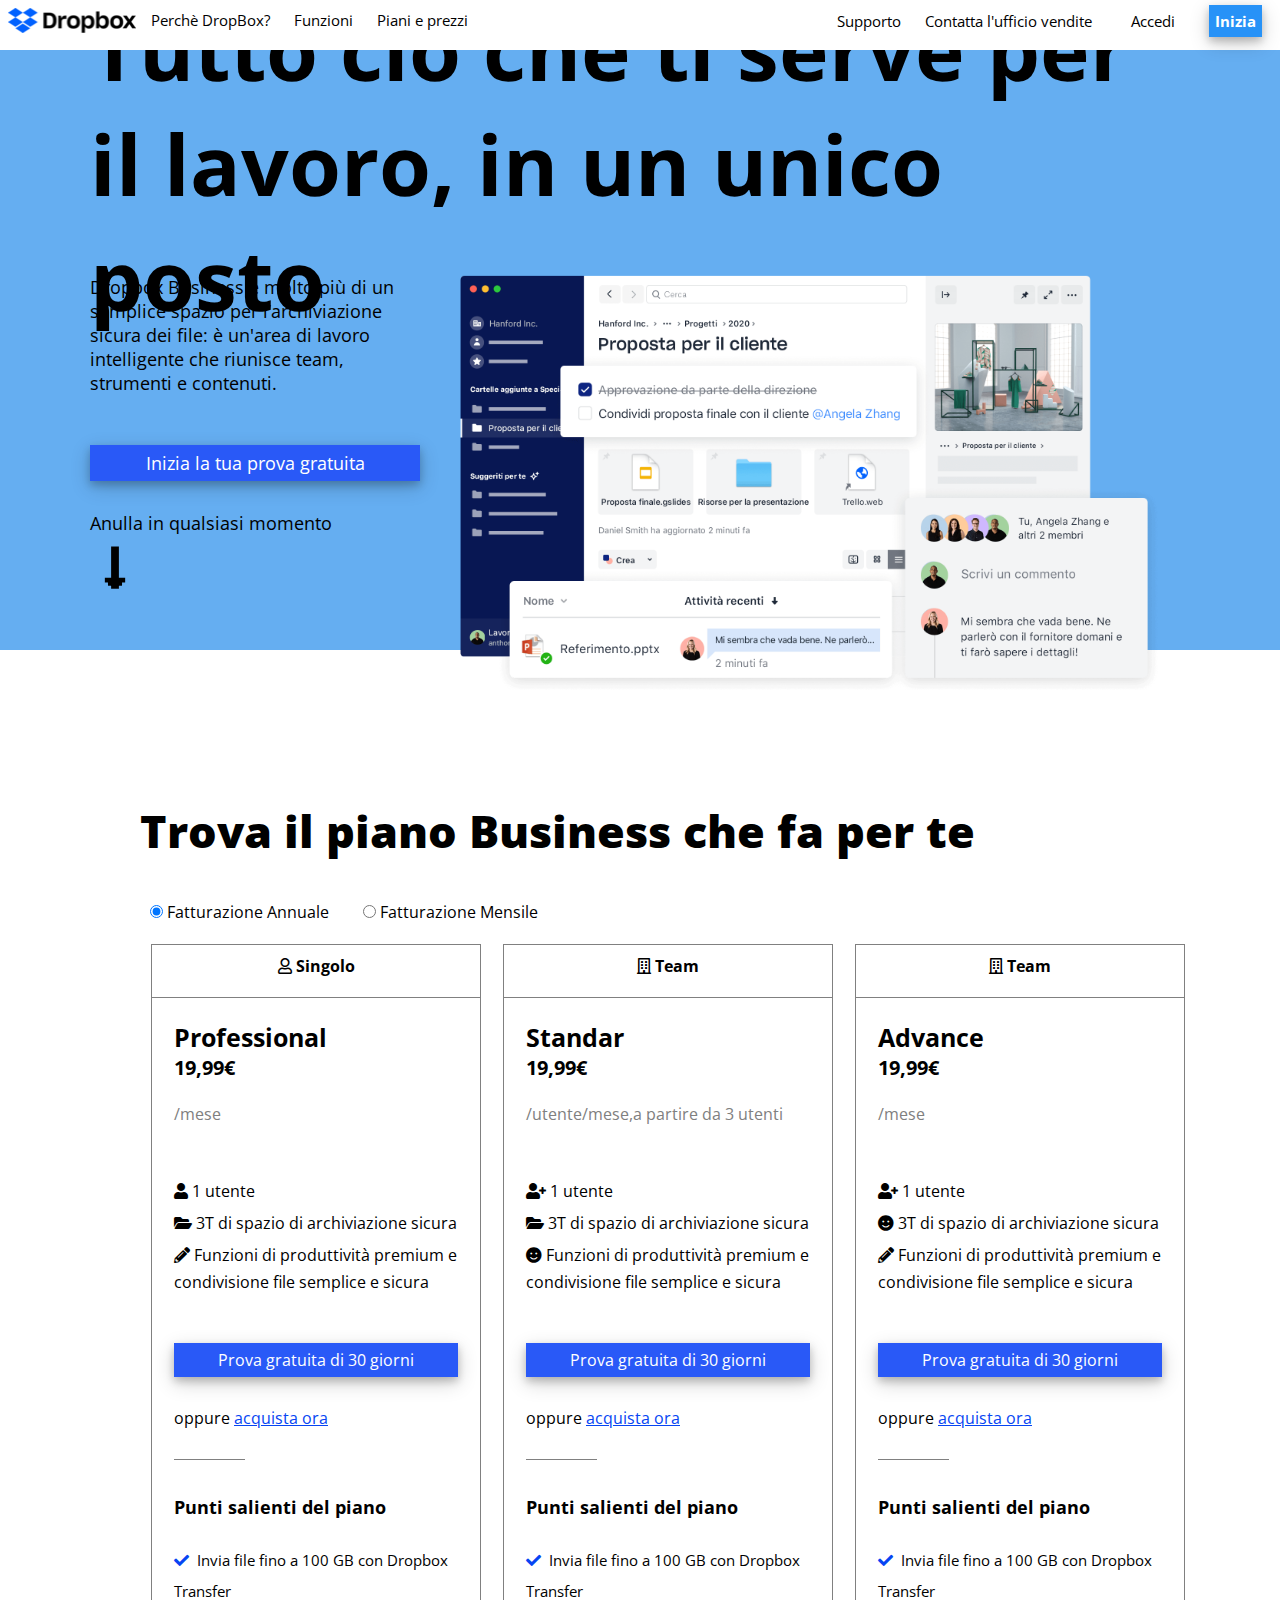
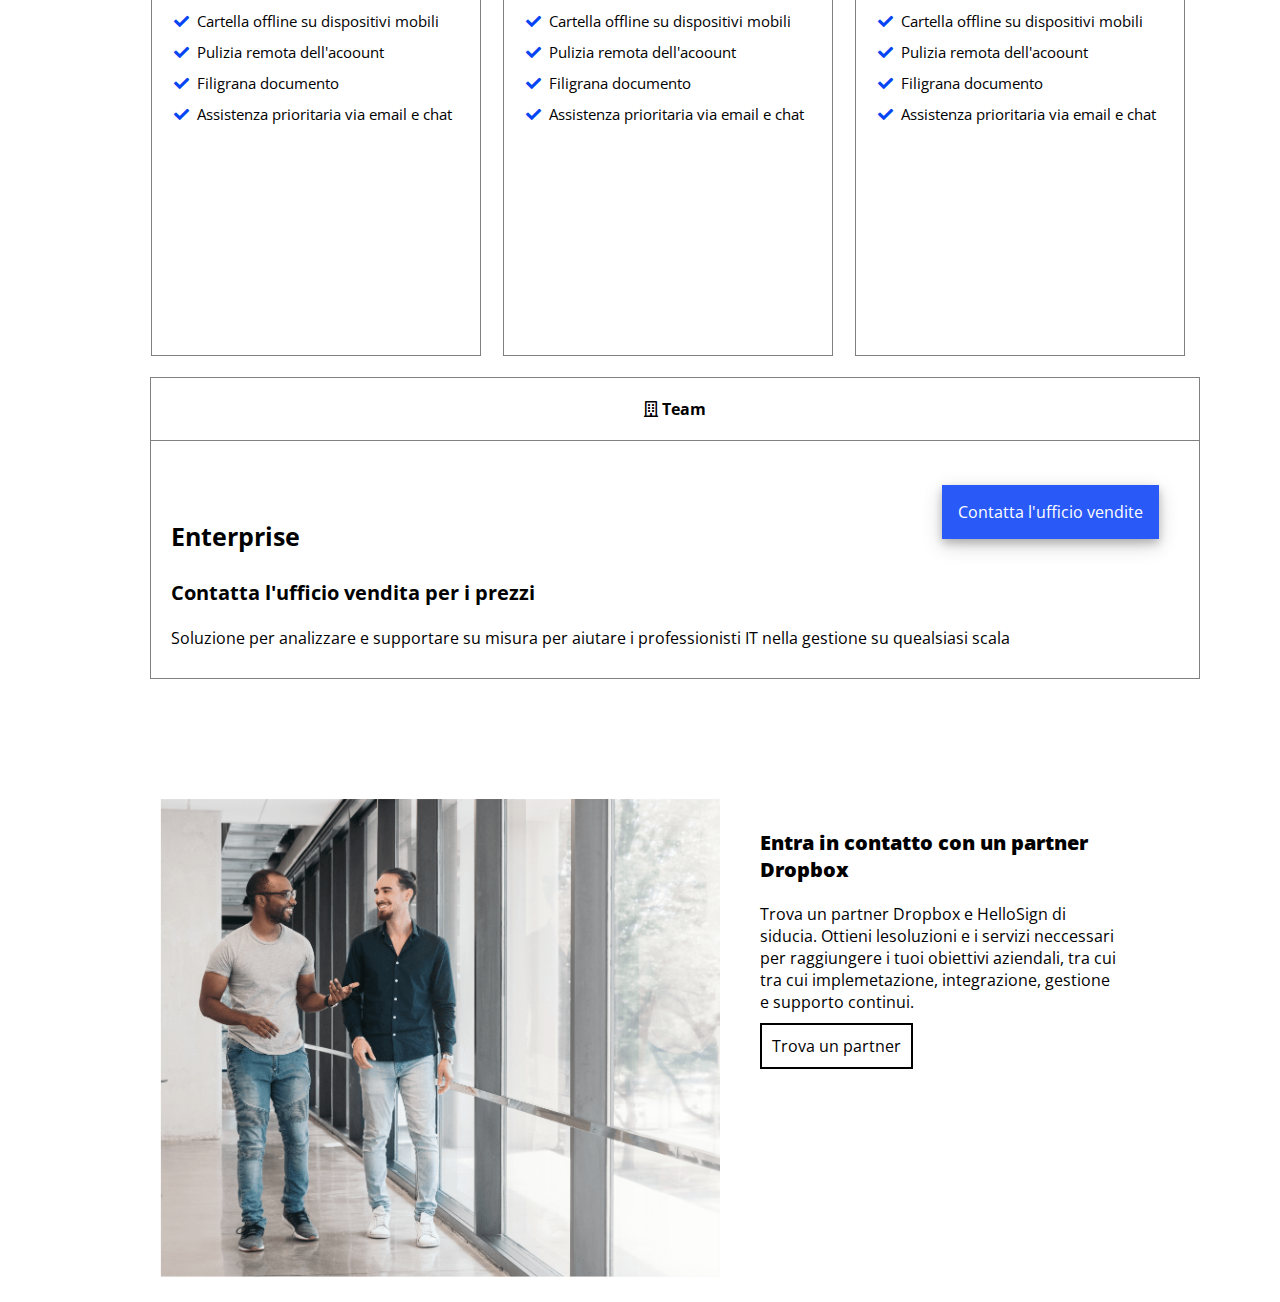
==== index.html @ 7b2470f5 "partner box" ====
<!DOCTYPE html>
<html lang="en">
<head>
    <meta charset="UTF-8">
    <meta http-equiv="X-UA-Compatible" content="IE=edge">
    <meta name="viewport" content="width=device-width, initial-scale=1.0">
    <link rel="preconnect" href="https://fonts.gstatic.com"> 
    <link href="https://fonts.googleapis.com/css2?family=Open+Sans:wght@300&display=swap" rel="stylesheet"> 
    <link rel="preconnect" href="https://fonts.gstatic.com">
    <link href="https://fonts.googleapis.com/css2?family=Open+Sans:wght@400;700;800&display=swap" rel="stylesheet">
    
    <link rel="stylesheet" href="https://cdnjs.cloudflare.com/ajax/libs/font-awesome/5.15.3/css/all.min.css" referrerpolicy="no-referrer" />
    <link rel="stylesheet" href="./css/style.css">
    <title>DropBox</title>
</head>
<body>
<!-- header -->
    <header>  
        
        <div class="top-bar clearfix">
            
            <div class="col-w10">
                <img class="logo" src="./img/logo-small.png" alt="">
            </div>

            <div class="col-w45" >
            <ul class="left-links">
                <li> <a href="">Perchè DropBox?</a></li>
                <li> <a href=""> Funzioni</a></li>
                <li> <a href="">Piani e prezzi</a></li>
                </ul>
            </div>
                
            <div class="col-w45 col-right">
                <ul class="right-links">
                    <li><a href="">Supporto</a></li>
                    <li> <a href="">Contatta l'ufficio vendite</a></li>
                    <li> <a href=""id="accedi"> Accedi</a></li>
                    <li><a href="" class="start">Inizia</a></li>
                </ul>
            </div>
                        
        </div>
            
    </header>

<!-- Main -->
    <main> 
        <section class="fisrt-main-section">
            <div class="main-header">
                <div class="titol">
                    <h1> Tutto ciò che ti serve per il lavoro, in un unico posto</h1>
                </div>
            </div>
            <div class="container-jumbo clearfix">   
                <div class="col-w30 first-text-box">               
                    Dropbox Business è molto più di un semplice spazio per l’archiviazione sicura dei file: è un'area di lavoro intelligente che riunisce team, strumenti e contenuti.
                    <a href="" class="test"> Inizia la tua prova gratuita</a>
                    Anulla in qualsiasi momento <br/>
                    <span id="arrow">&#129047;</span>
                </div>
                <div class="col-w70 jumbo-img">
                    <img src="./img/jumbo.png" class="jumbo" alt="">           
                </div>
            </div> 
        </section>
 <!-- Sezione box in colonna -->

 <div class="container">
     <div class="drop-business">

         <h2>Trova il piano Business che fa per te</h2>
         <section class="input-radio">
            <input type="radio" name="Fatturazione" value="Fatturzione" checked > Fatturazione Annuale 
            <input type="radio" name="Fatturazione" value="Fatturazione" id="radio"> Fatturazione Mensile 
       
         </section>
         
     </div>
<!-- Box delle offerte      -->
    <section class="container-col clearfix">  
       
        <div class="col">     

            <div class="container-infobox"> 
             <!-- specifica destinatario dell'offerta -->

                <div id="user"><i class="far fa-user"></i> Singolo</div>
                <div class="info-offer">
             <!-- tipo di offerta            -->
                    <h4>Professional</h4> <h5>19,99€</h5> <br><span id="month">/mese</span>
                    <div class="info-icon">
                        <ul>
                        <li class="user"> 1 utente</li>
                        <li class="folder"> 3T di spazio di archiviazione sicura</li>
                        <li class="pencil"> Funzioni di produttività premium e condivisione file semplice e sicura</li>
                        </ul>        
                    </div>
                    <a href="" class="test">Prova gratuita di 30 giorni</a> 
                    <p>oppure <a href="" id="buy-it">acquista ora</a></p>
                    <div class="brake-line"></div>
             <!-- gli optional compresi         -->
                    <section class="optional">
                        <h3> Punti salienti del piano</h3>
                        <ul>
                            <li>Invia file fino a 100 GB con Dropbox Transfer</li>
                            <li>Cartella offline su dispositivi mobili</li>
                            <li>Pulizia remota dell'acoount </li>
                            <li>Filigrana documento</li>
                            <li>Assistenza prioritaria via email e chat</li>
                        </ul>
                    </section>                
                </div>                           
            </div>
        
        </div>

         <div class="col">
            <div class="container-infobox"> 
                <!-- specifica destinatario dell'offerta -->
   
                   <div id="user"><i class="far fa-building"></i> Team</div>
                   <div class="info-offer">
                <!-- tipo di offerta            -->
                       <h4>Standar</h4> <h5>19,99€</h5> <br><span id="month">/utente/mese,a partire da 3 utenti</span>
                       <div class="info-icon">
                           <ul>
                           <li class="team"> 1 utente</li>
                           <li class="folder"> 3T di spazio di archiviazione sicura</li>
                           <li class="smile"> Funzioni di produttività premium e condivisione file semplice e sicura</li>
                           </ul>        
                       </div>
                       <a href="" class="test">Prova gratuita di 30 giorni</a> 
                       <p>oppure <a href="" id="buy-it">acquista ora</a></p>
                       <div class="brake-line"></div>
                <!-- gli optional compresi         -->
                       <section class="optional">
                           <h3> Punti salienti del piano</h3>
                           <ul>
                               <li>Invia file fino a 100 GB con Dropbox Transfer</li>
                               <li>Cartella offline su dispositivi mobili</li>
                               <li>Pulizia remota dell'acoount </li>
                               <li>Filigrana documento</li>
                               <li>Assistenza prioritaria via email e chat</li>
                           </ul>
                       </section>                
                   </div>                           
               </div>

         </div>
         <div class="col">
            <div class="container-infobox"> 
                <!-- specifica destinatario dell'offerta -->
   
                   <div id="user"><i class="far fa-building"></i> Team</div>
                   <div class="info-offer">
                <!-- tipo di offerta            -->
                       <h4>Advance</h4> <h5>19,99€</h5> <br><span id="month">/mese</span>
                       <div class="info-icon">
                           <ul>
                           <li class="team"> 1 utente</li>
                           <li class="smile"> 3T di spazio di archiviazione sicura</li>
                           <li class="pencil"> Funzioni di produttività premium e condivisione file semplice e sicura</li>
                           </ul>        
                       </div>
                       <a href="" class="test">Prova gratuita di 30 giorni</a> 
                       <p>oppure <a href="" id="buy-it">acquista ora</a></p>
                       <div class="brake-line"></div>
                <!-- gli optional compresi         -->
                       <section class="optional">
                           <h3> Punti salienti del piano</h3>
                           <ul>
                               <li>Invia file fino a 100 GB con Dropbox Transfer</li>
                               <li>Cartella offline su dispositivi mobili</li>
                               <li>Pulizia remota dell'acoount </li>
                               <li>Filigrana documento</li>
                               <li>Assistenza prioritaria via email e chat</li>
                           </ul>
                       </section>                
                   </div>                           
            </div>
        </div>
    </section> 
    
    <div class="orizz-box">

        <div class="orizz-col">
            <div class="container-orizzbox">               
                <div id="user"> <i class="far fa-building"></i> Team</div>
                <div class="info-offer"></div>
                <a href="" class="test test-orizzbox">Contatta l'ufficio vendite</a> 
                <section class="offer-orizzbox ">
                    <h4>Enterprise</h4> <h5> Contatta l'ufficio vendita per i prezzi</h5>  
                    <p>Soluzione per analizzare e supportare su misura per aiutare i professionisti IT nella gestione su quealsiasi scala</p>
                </section>
            </div>
        </div>   
    </div>
 </div>

<!-- sezione immagine con testo -->

<div class="partner-box clearfix">
    
    <div class="col-40">
        <h2 id="partner">Entra in contatto con un partner Dropbox</h2>
        <p>Trova un partner Dropbox e HelloSign di siducia. Ottieni lesoluzioni e i servizi neccessari per raggiungere i tuoi obiettivi aziendali, tra cui 
            tra cui implemetazione, integrazione, gestione e supporto continui.
        </p> <br>
        <a href="" class="partner-buttom">Trova un partner</a>
    </div>
    <div class="col-60">
        <img class="img-partner" src="./img/partner.png" alt="">
    </div>

</div>















    </main>
    
</body>
</html>
---- css/style.css ----
*{
    margin: 0;
    padding: 0;
    box-sizing: border-box;
    
}
body{
    font-family: 'Open Sans', sans-serif;
    max-width: 100%;
}

.clearfix::after{
    content: "";
    display: table;
    clear: both;
}
header{
   margin: 0 auto;
}



/* Top bar */

.top-bar{
 height: 50px;
 width: 100%;
 margin: 0 auto;
 background-color: white;
 position: fixed;
 z-index: 1;
}

.col-w10,.col-w45{
  float: left;
}

.col-w10{
    width: 10%;
   
}

.col-w45{
    width: 43%;
    margin: 0 1%;
    margin-top: 10px;
}
.logo{
    margin-top: 8px;
    margin-left: 8px;
    width: 100%;
    vertical-align: baseline;
}


li{
    display: inline-block;
}

.left-links a, 
.right-links a{
    padding: 5px;
    margin-left: 5px;
    margin-right: 5px;
}
.col-right{
    text-align: right;
}

.left-links, li a{
    text-decoration: none;
    font-size: 15px;
    color: black;
    font-weight: 400;
}

#accedi{
    margin-left: 20px;
    margin-right: 20px;
}

.start{
    border: 1px solid rgb(39, 146, 247);
    padding:5px;
    background-color: rgb(39, 146, 247);
    color: white;
    font-weight: bolder;
    box-shadow: 0 4px 8px 0 rgba(0, 0, 0, 0.2), 0 6px 20px 0 rgba(0, 0, 0, 0.19);
}

/* Main */
.fisrt-main-section{
    height: 650px;
    background-color:rgb(101, 174, 241);
    margin: 0 auto;
    position: relative;
    left: 0;
    top: 0;
}


.titol{
 font-size: 42px;
 font-weight: 800;
 position: absolute;
 top: 25%;
 left: 50%;
 transform: translate(-50%, -50%);
 width: 1100px;
}
.container-jumbo{
    max-width: 1100px;
    margin: 0 auto;
}

.col-w30, .col-w70{
    float: left;
    margin-top: 25%;    
}

.col-w30{
    width: 30%;  
}

.col-w70{
    width: 67%;
    margin: 0 1%;
    margin-top: 25%;
}
.first-text-box{  
    font-size: 18px;
}

.test{
    display: block;
    border: 1px solid rgb(41, 89, 247);
    background-color:rgb(41, 89, 247);
    color: white;
    text-decoration: none;
    text-align: center;
    padding: 5px;
    margin-top: 50px;
    margin-bottom: 30px;
    box-shadow: 0 4px 8px 0 rgba(0, 0, 0, 0.2), 0 6px 20px 0 rgba(0, 0, 0, 0.19);
}


img{
    max-width: 100%;
}

#arrow{
    font-size: 50px;
    font-weight: 900;
}

  /* Sezione box incolonnati  */

 .container{
    max-width: 1000px;
    margin: 0 auto;
    margin-top: 150px;
} 
.drop-business{
    text-align: justify;
}
h2{
    font-size: 45px;
    font-weight: 800;
}

.input-radio{
    margin-top: 30px;
    padding: 10px;
}

#radio{
    margin-left: 30px;
}

/* Box delle offerte */

.container-col{
    width: 1100px;
}

.col{  
    float: left;
    width: 30%;   
    margin: 1% 1%;
    border: 1px solid grey;
}

#user{
    /* margin-left: 40%; */
    vertical-align: middle; 
    text-align: center;
    font-weight: bolder;  
}

.container-infobox{
    margin-top: 10px;
    height: 1000px;

}

.info-offer{   
    margin-top: 20px;
    border-top: 1px solid grey; 
    padding: 22px;  
}

h4{
    font-size: 25px;
}

h5{
    font-size: 20px;
} 
 #month{
     color: grey;
 }

 .info-icon{
     margin-top: 50px;
    
 }

.info-icon ul li:before {    
    font-family: 'Font Awesome 5 Free';
    font-weight: 900;
    line-height:2 ;
} 

.info-icon ul li.folder:before{
    content: "\f07c";
}

.info-icon ul li.user:before{
    content: "\f007";
}


.info-icon ul li.pencil:before{
    content: "\f303";
}

#buy-it{
    color: rgb(6, 69, 243);
}
.brake-line{
    margin-top: 30px;
    border-top: 1px solid grey;
    width: 25%;
}
.optional{
    margin-top: 30px;
    line-height:2;
    font-size: 15px;
}
.optional ul li:before{
    font-family: 'Font Awesome 5 Free';
    font-weight: 900;
    content: "\f00c";
    margin-right: 8px;
    color: rgb(6, 69, 243);  
}

h3{
    font-weight:700;
    margin-bottom: 20px;
}

/* box standar */

.info-icon ul li.team:before{
    content: "\f234";
}

.info-icon ul li.smile:before{
    content: "\f118";
}
.orizz-box{
width: 1050px;
margin: 1% 1%;
}

.orizz-col{
    width: 100%;
    border: 1px solid grey;
}

.container-orizzbox{
  margin-top: 20px;
}
.offer-orizzbox{
    padding: 20px;
    line-height: 2.5;
}
.orizzontal-bluebox{
    height: 20px;
    width: 200px;
    
}

.test-orizzbox{
    float: right;
    margin-right: 40px;
    margin-top: 0;
    padding: 15px;
}

/* sezione immagine con testo */
.partner-box{
    max-width: 1000px;
    margin: 0 auto;
    margin-top: 100px;
}

.col-60{
    float: left;
    width: 60%;
    padding: 20px;
}
.col-40{
    float: right;
    width: 40%;
    padding: 20px;
}


#partner{
    font-size: 20px;
    margin-top: 30px;
    margin-bottom: 20px;
}
.img-partner{
    width: 100%;
}

.partner-buttom{
    margin-top: 20px;
    border: 2px solid black;
    padding: 10px;
    text-decoration: none;
    color: black;
}
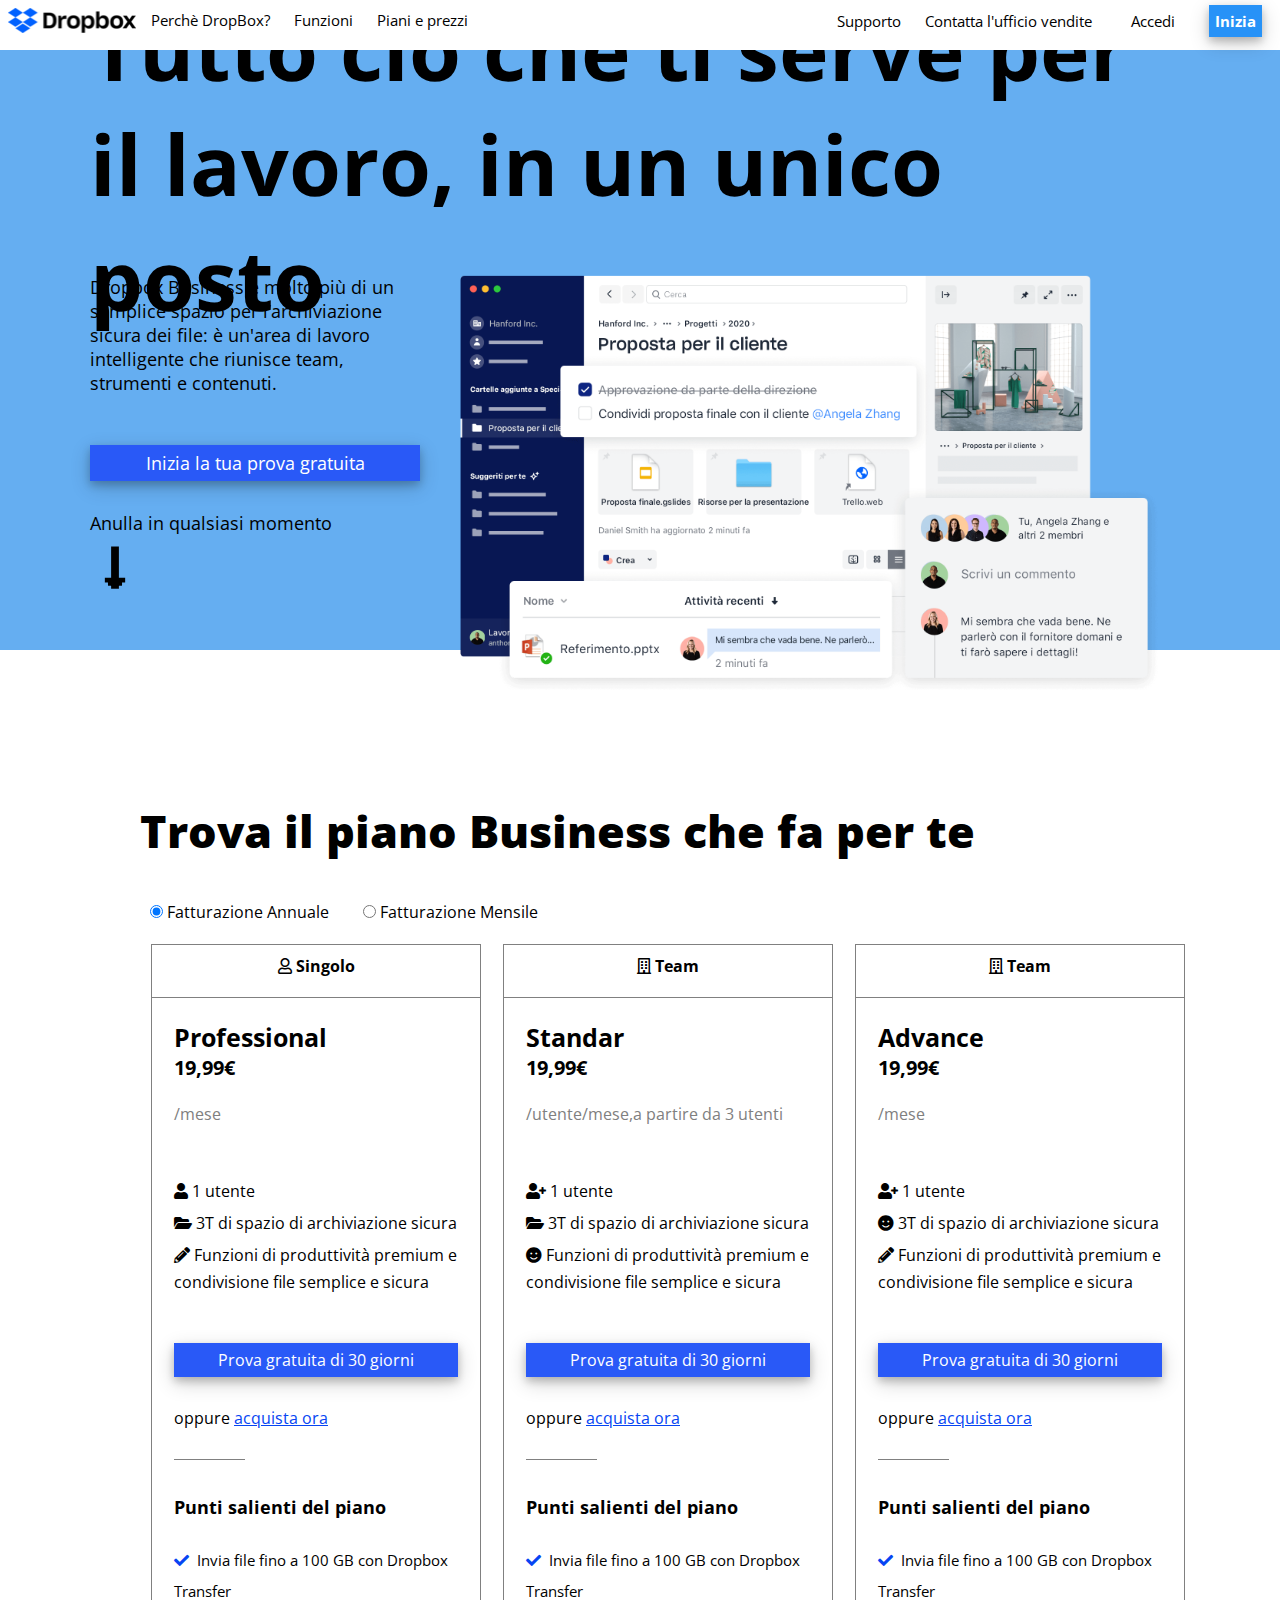
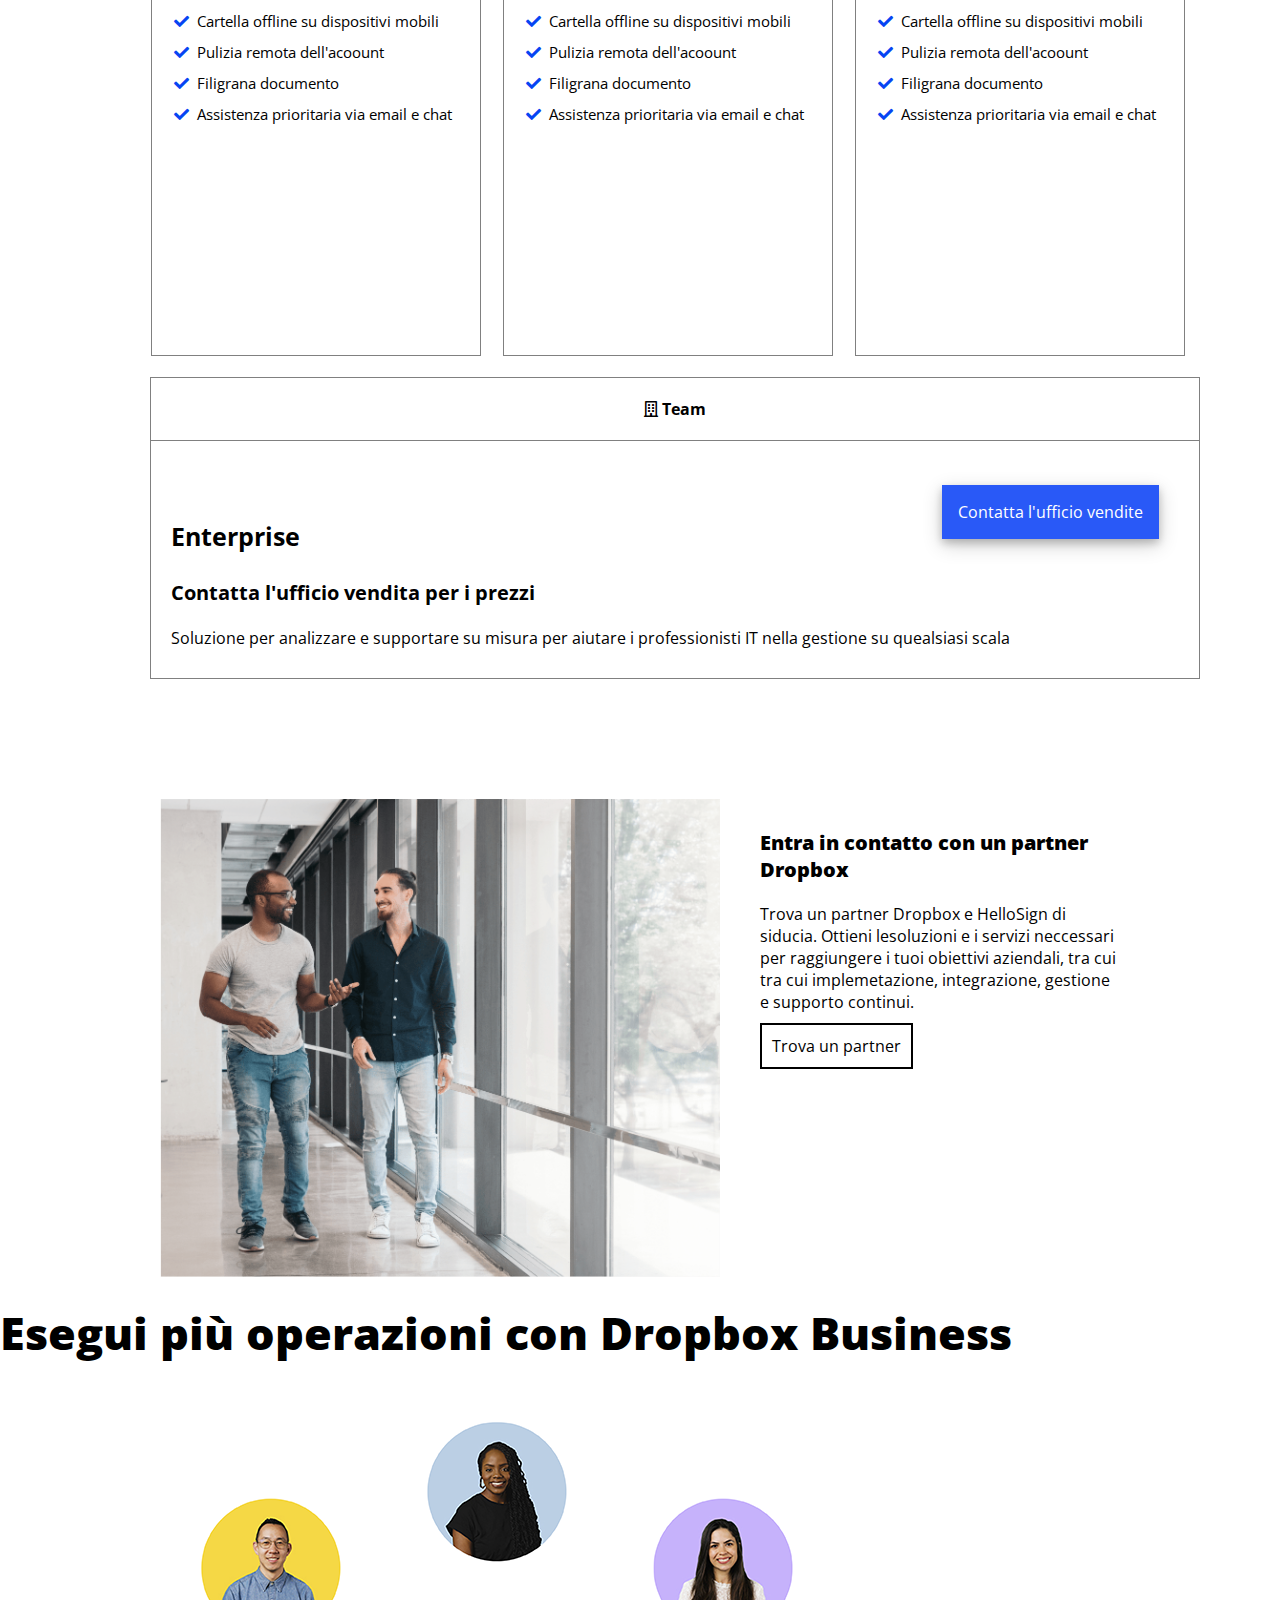
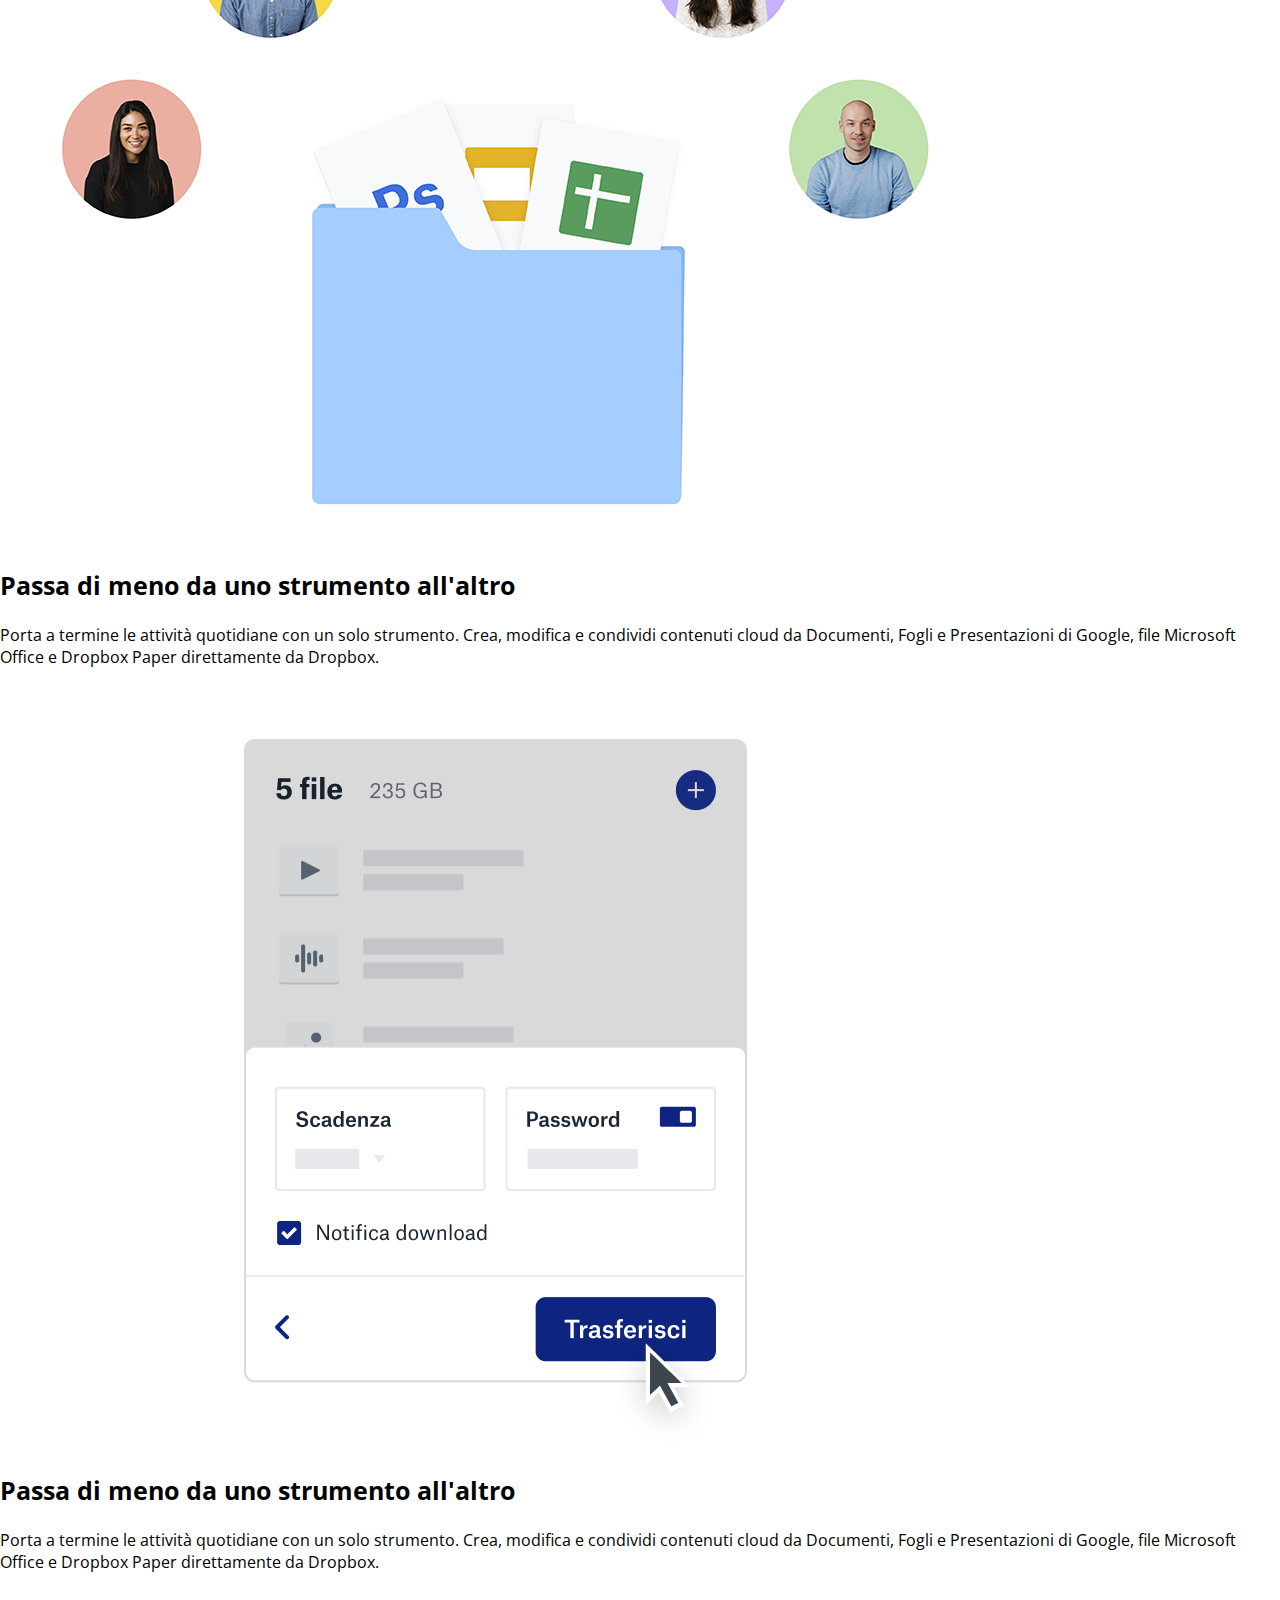
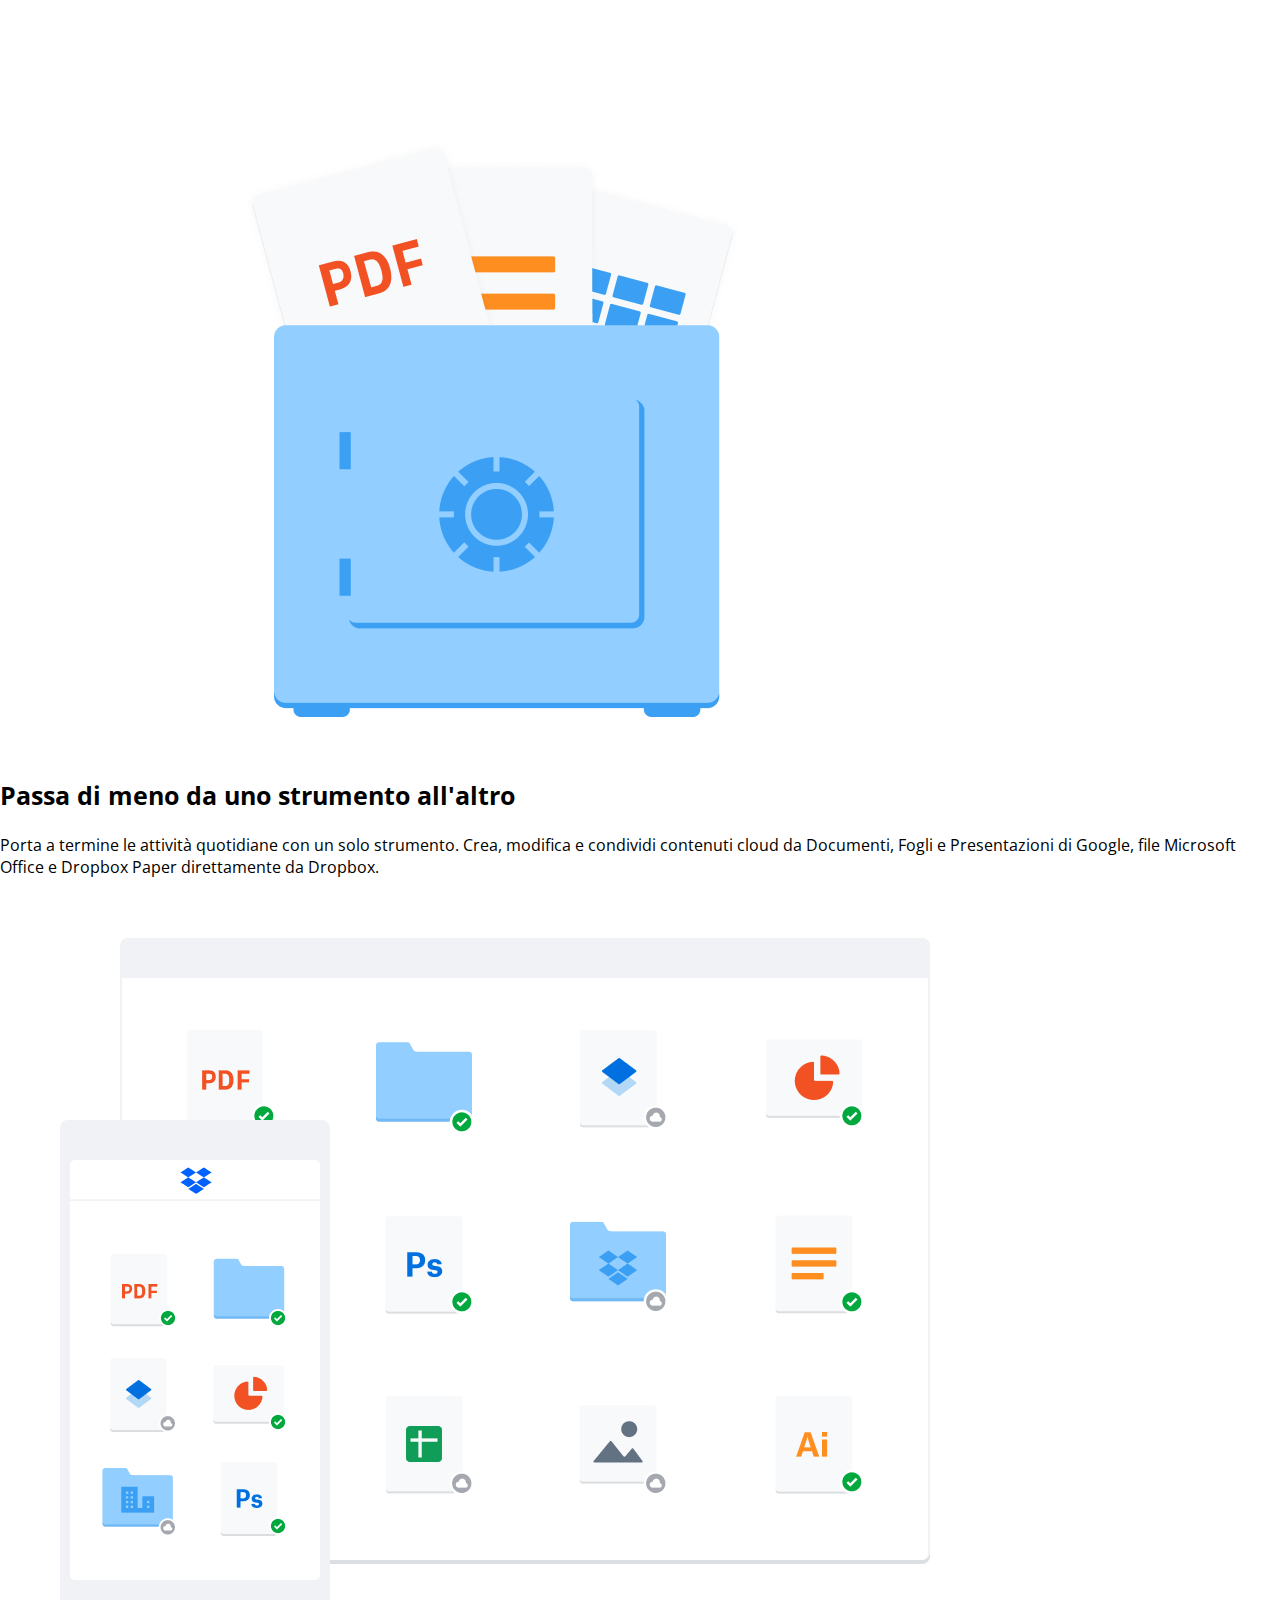
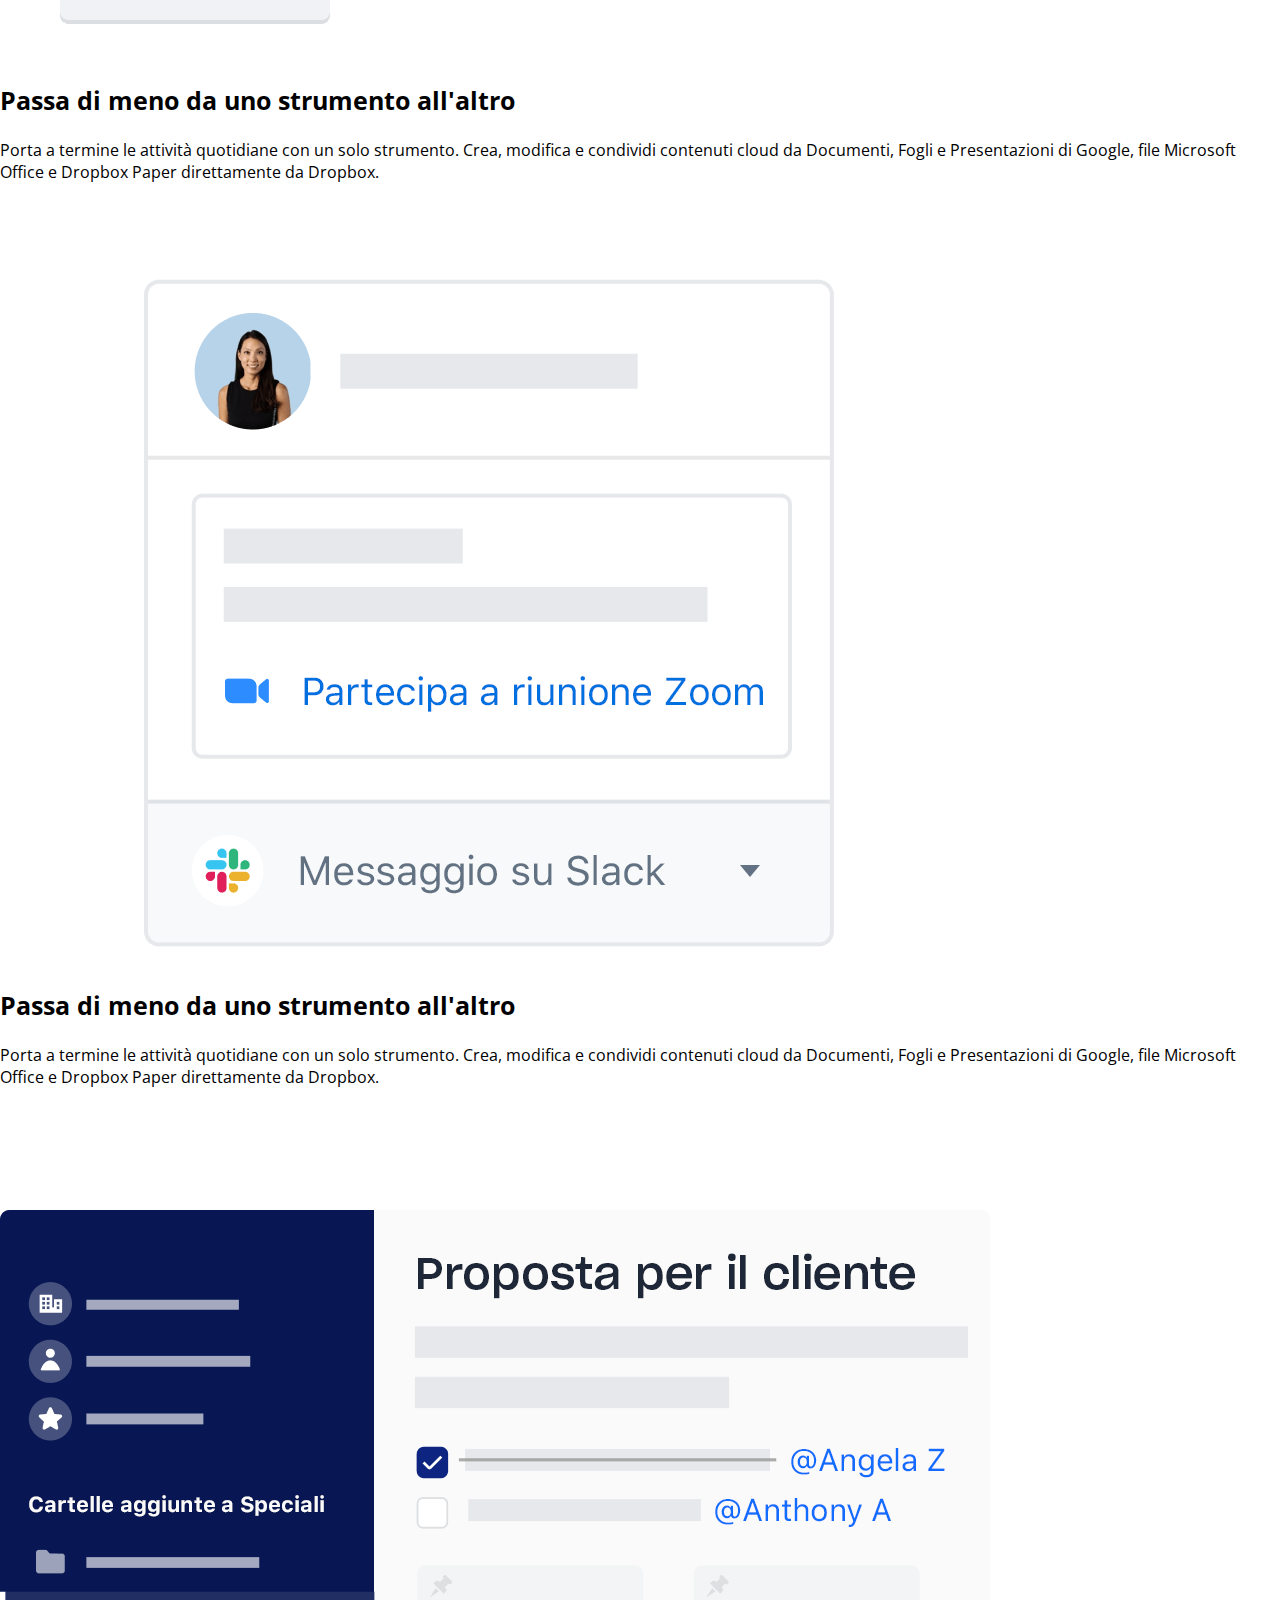
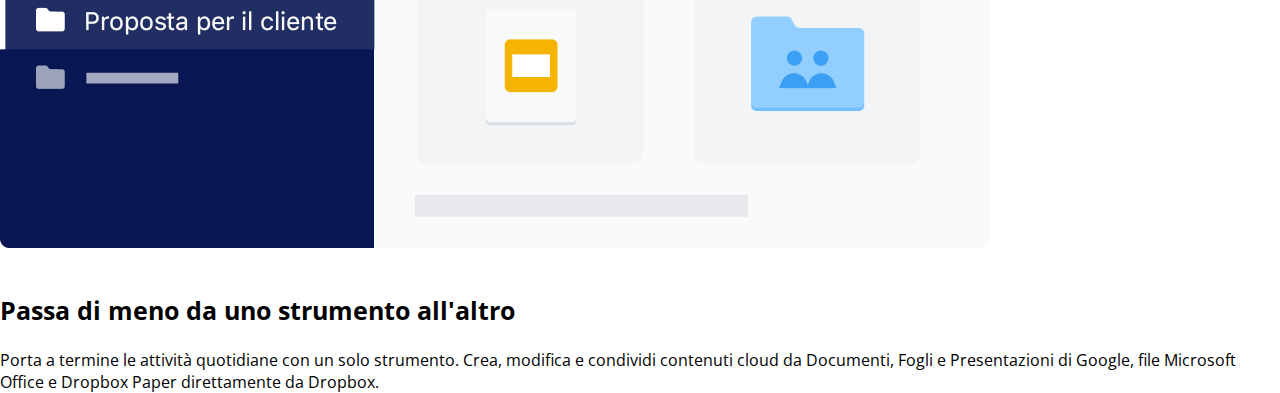
==== commit eaa9eb83: "Sezione operazioni Dropbox" ====
--- a/index.html
+++ b/index.html
@@ -11,7 +11,7 @@
     
     <link rel="stylesheet" href="https://cdnjs.cloudflare.com/ajax/libs/font-awesome/5.15.3/css/all.min.css" referrerpolicy="no-referrer" />
     <link rel="stylesheet" href="./css/style.css">
-    <title>DropBox</title>
+    <title>Dropbox</title>
 </head>
 <body>
 <!-- header -->
@@ -215,21 +215,83 @@
 
 </div>
 
-
-
-
-
-
-
-
-
-
-
-
-
-
-
-    </main>
+<!-- Sezione operazioni Dropbox -->
+
+<div class="box-operations">
+    
+    <h2 id="operation-title">Esegui più operazioni con Dropbox Business</h2>
+
+    <div class="row-operation clearfix">
+        <div class="col-operation"> 
+            <img src="./img/business-feature-switching-tools.png" alt="">
+            <section>
+                <h4>Passa di meno da uno strumento all'altro</h4>
+                <br>
+                <p>Porta a termine le attività quotidiane con un solo strumento. Crea, modifica e condividi contenuti cloud da Documenti, Fogli e Presentazioni di Google, file Microsoft Office e Dropbox Paper direttamente da Dropbox.</p>
+            </section>
+        
+        </div>
+        <div class="col-operation">
+            <img src="./img/business-feature-send-files-it.png" alt="">
+            <section>
+                <h4>Passa di meno da uno strumento all'altro</h4>
+                <br>
+                <p>Porta a termine le attività quotidiane con un solo strumento. Crea, modifica e condividi contenuti cloud da Documenti, Fogli e Presentazioni di Google, file Microsoft Office e Dropbox Paper direttamente da Dropbox.</p>
+            </section>
+
+        </div>
+        <div class="col-operation">
+            <img src="./img/business-feature-security.png" alt="">
+            <section>
+                <h4>Passa di meno da uno strumento all'altro</h4>
+                <br>
+                <p>Porta a termine le attività quotidiane con un solo strumento. Crea, modifica e condividi contenuti cloud da Documenti, Fogli e Presentazioni di Google, file Microsoft Office e Dropbox Paper direttamente da Dropbox.</p>
+            </section>
+        </div>
+    </div>
+
+    <div class="row-operation clearfix">
+        <div class="col-operation"> 
+            <img src="./img/business-feature-multi-device.png" alt="">
+            <section>
+                <h4>Passa di meno da uno strumento all'altro</h4>
+                <br>
+                <p>Porta a termine le attività quotidiane con un solo strumento. Crea, modifica e condividi contenuti cloud da Documenti, Fogli e Presentazioni di Google, file Microsoft Office e Dropbox Paper direttamente da Dropbox.</p>
+            </section>
+        
+        </div>
+        <div class="col-operation">
+            <img src="./img/business-feature-integrations-it.png" alt="">
+            <section>
+                <h4>Passa di meno da uno strumento all'altro</h4>
+                <br>
+                <p>Porta a termine le attività quotidiane con un solo strumento. Crea, modifica e condividi contenuti cloud da Documenti, Fogli e Presentazioni di Google, file Microsoft Office e Dropbox Paper direttamente da Dropbox.</p>
+            </section>
+
+        </div>
+        <div class="col-operation">
+            <img src="./img/business-feature-coordinate-it.png" alt="">
+            <section>
+                <h4>Passa di meno da uno strumento all'altro</h4>
+                <br>
+                <p>Porta a termine le attività quotidiane con un solo strumento. Crea, modifica e condividi contenuti cloud da Documenti, Fogli e Presentazioni di Google, file Microsoft Office e Dropbox Paper direttamente da Dropbox.</p>
+            </section>
+        </div>
+    </div>
+</div>
+
+
+
+
+
+
+
+
+
+
+
+
+</main>
     
 </body>
 </html>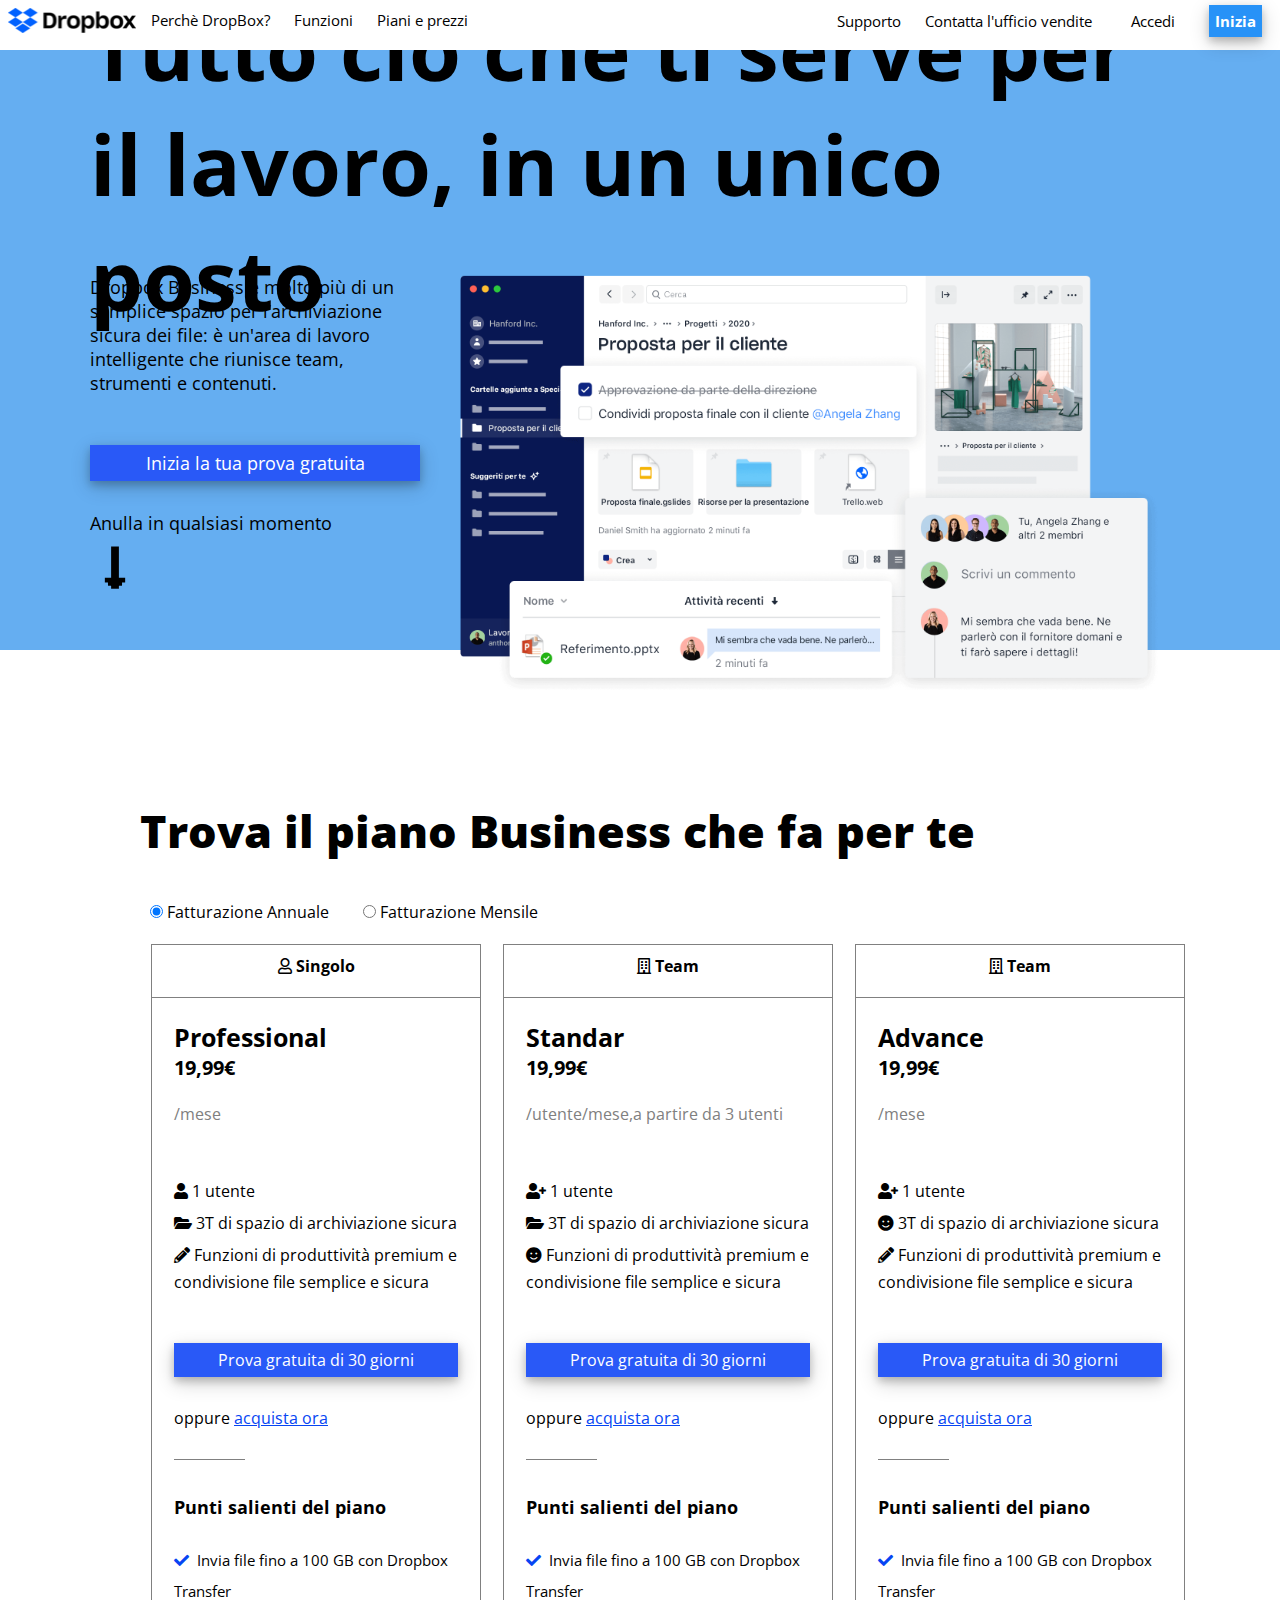
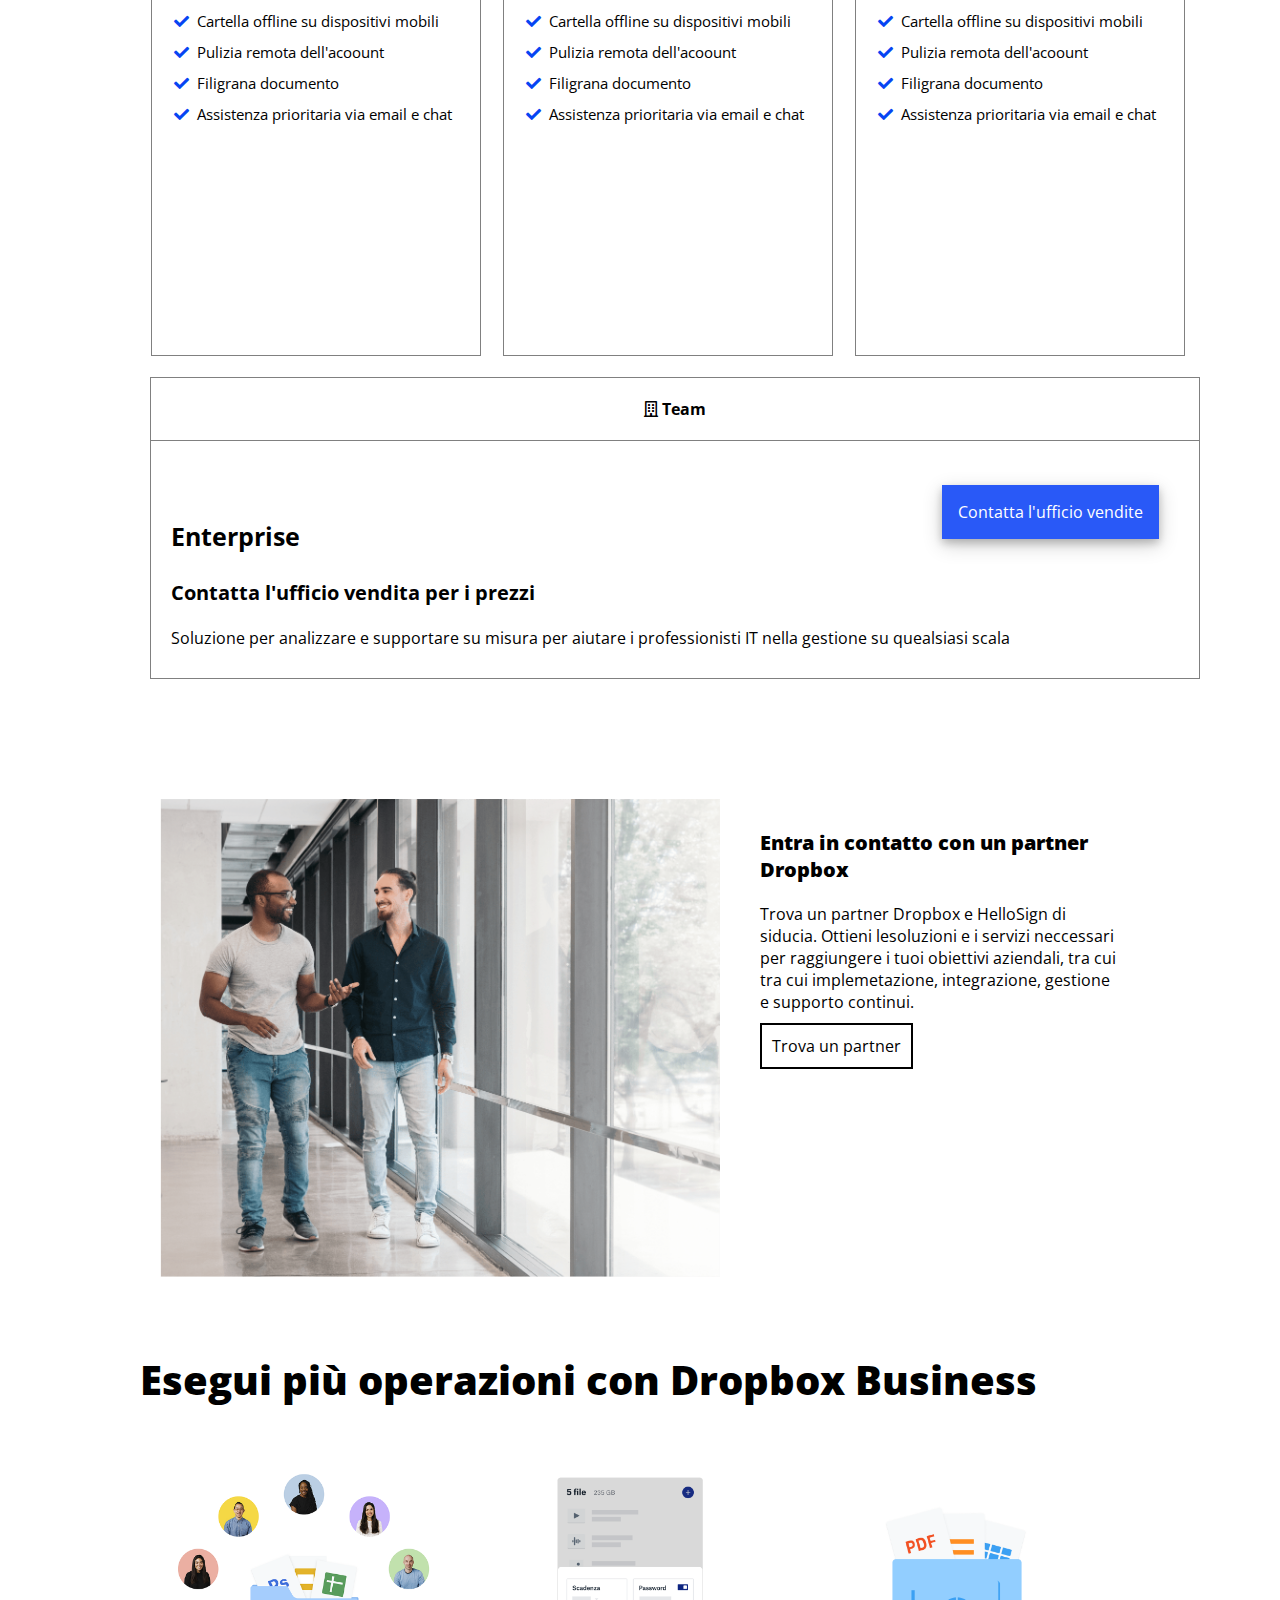
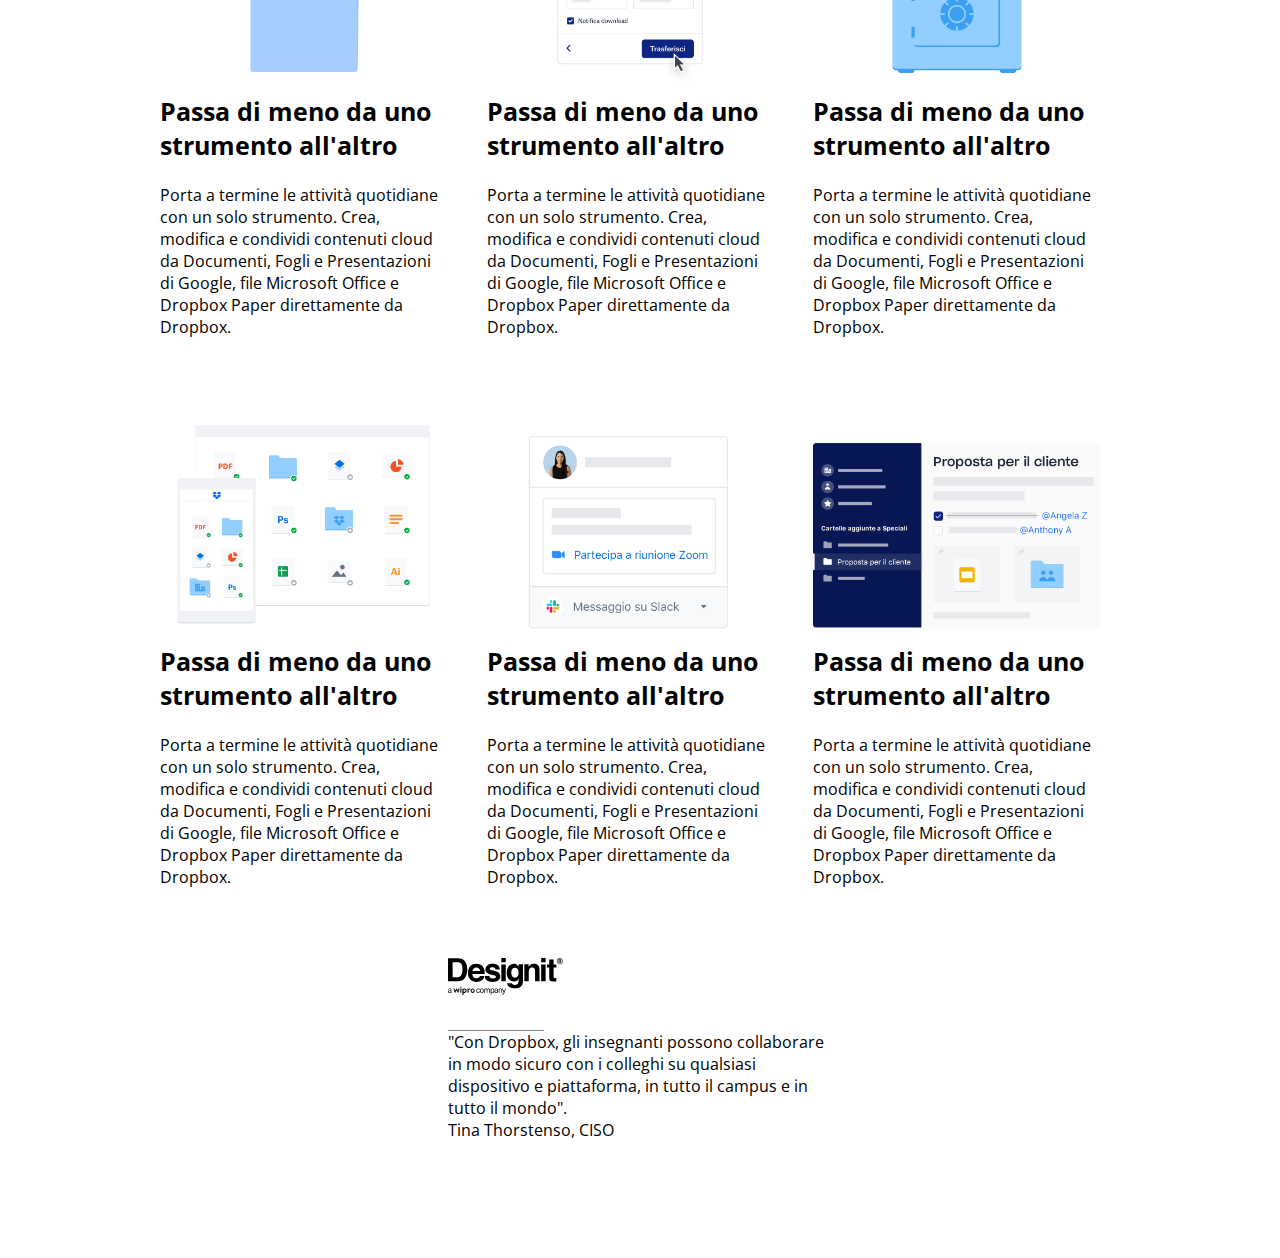
==== commit c769016e: "customers section" ====
--- a/index.html
+++ b/index.html
@@ -280,6 +280,18 @@
     </div>
 </div>
 
+<!-- sezione clienti -->
+
+<div class="customers">
+    <div class="arizona-text">
+        <nav> <img id="designit" src="./img/designit.svg" alt=""></nav>
+        <div class="brake-line"></div>
+        <p id="arizona-p">"Con Dropbox, gli insegnanti possono collaborare in modo sicuro con i colleghi su qualsiasi dispositivo e piattaforma, in tutto il campus e in tutto il mondo".
+            <br>
+            Tina Thorstenso, CISO 
+        </p>
+    </div>
+</div>
 
 
 
--- a/css/style.css
+++ b/css/style.css
@@ -344,4 +344,46 @@
     padding: 10px;
     text-decoration: none;
     color: black;
+}
+
+.box-operations{
+    max-width: 1000px;
+    margin: 0 auto;
+    margin-top: 50px;
+    margin-bottom: 50px;
+}
+.row-operation{
+ margin-top:30px ;
+}
+.col-operation{
+    float: left;
+    width: calc(98%/3);
+    padding: 2%;
+}
+
+#operation-title{
+    font-size:40px;
+}
+
+img{
+    width: 100%;
+}
+
+/* sezione clienti */
+
+.customers{
+    width: 100%;
+    height: 300px;
+    margin: 0 auto;
+}
+#designit{
+    width: 30%;
+}
+#arizona-p{
+    margin-bottom: 20px;
+}
+.arizona-text{
+    margin-top: 30px;
+    width: 30%;
+    margin: 0 auto;
 }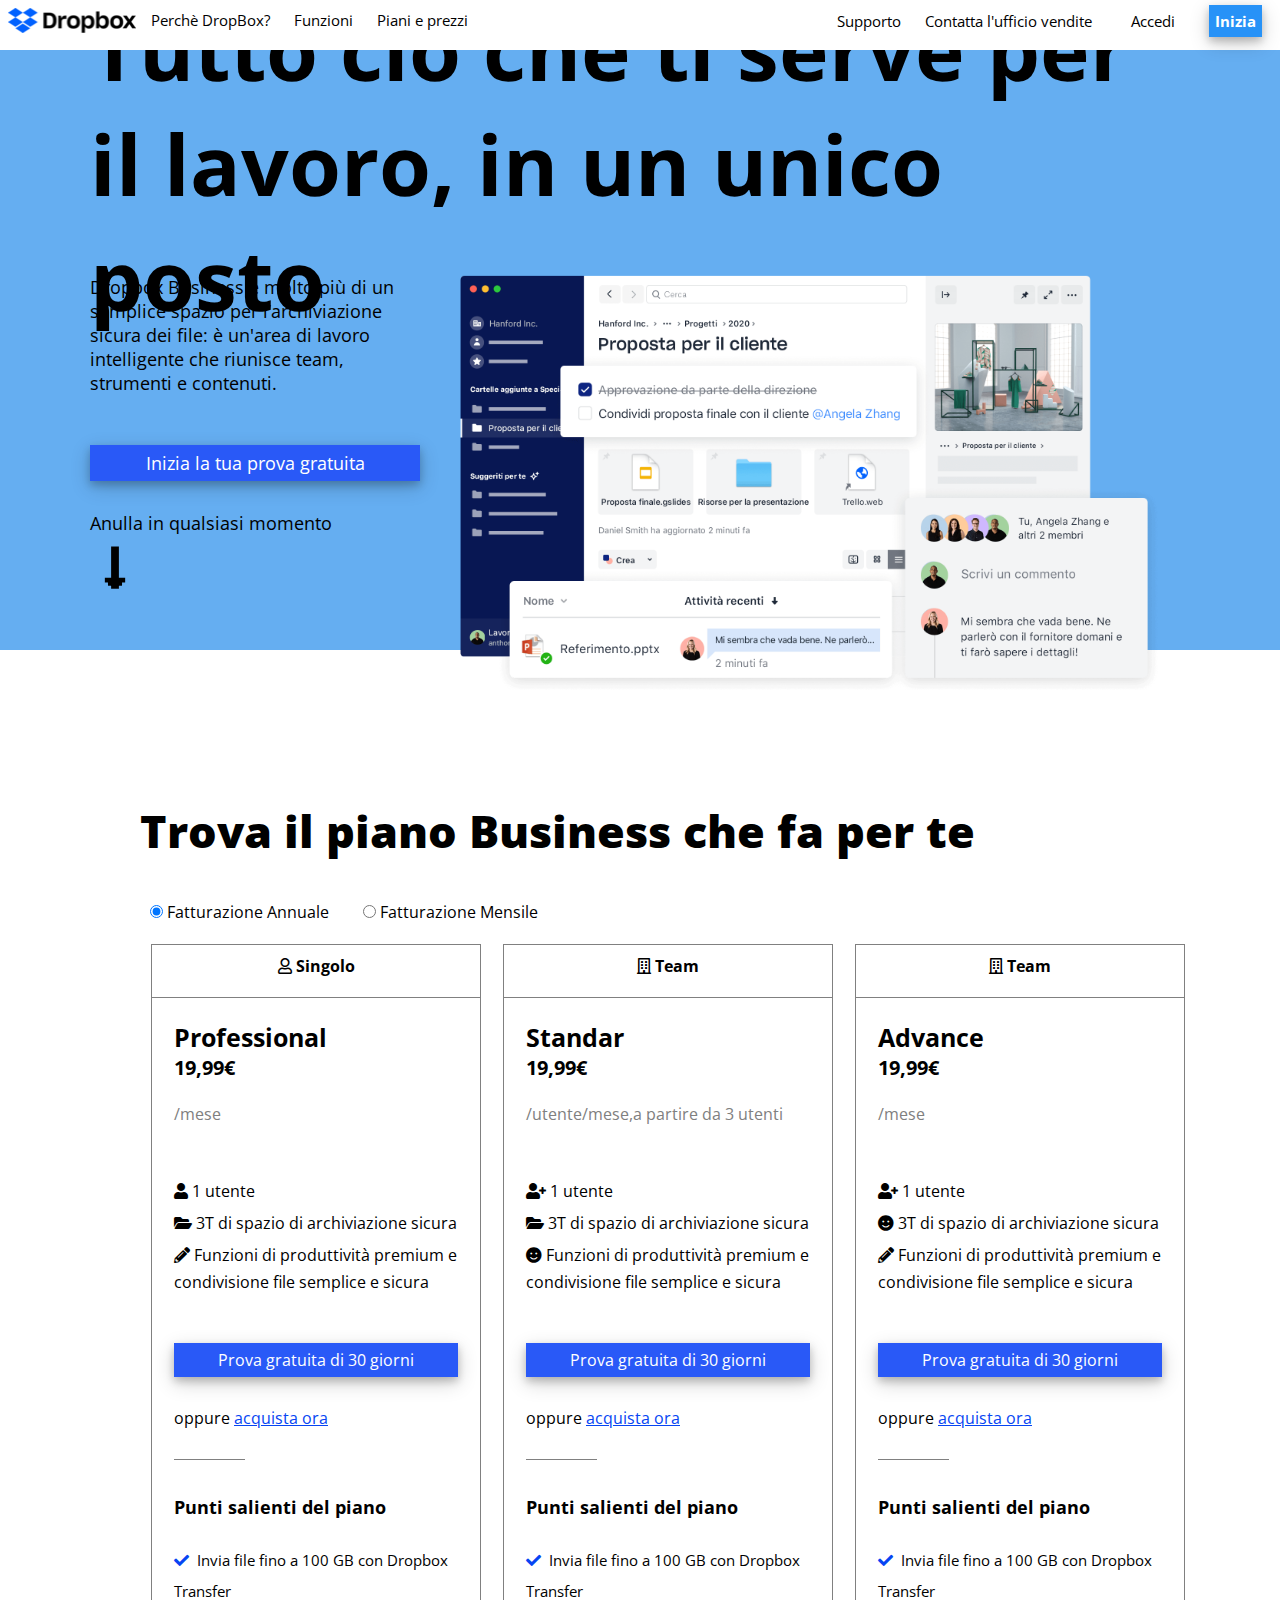
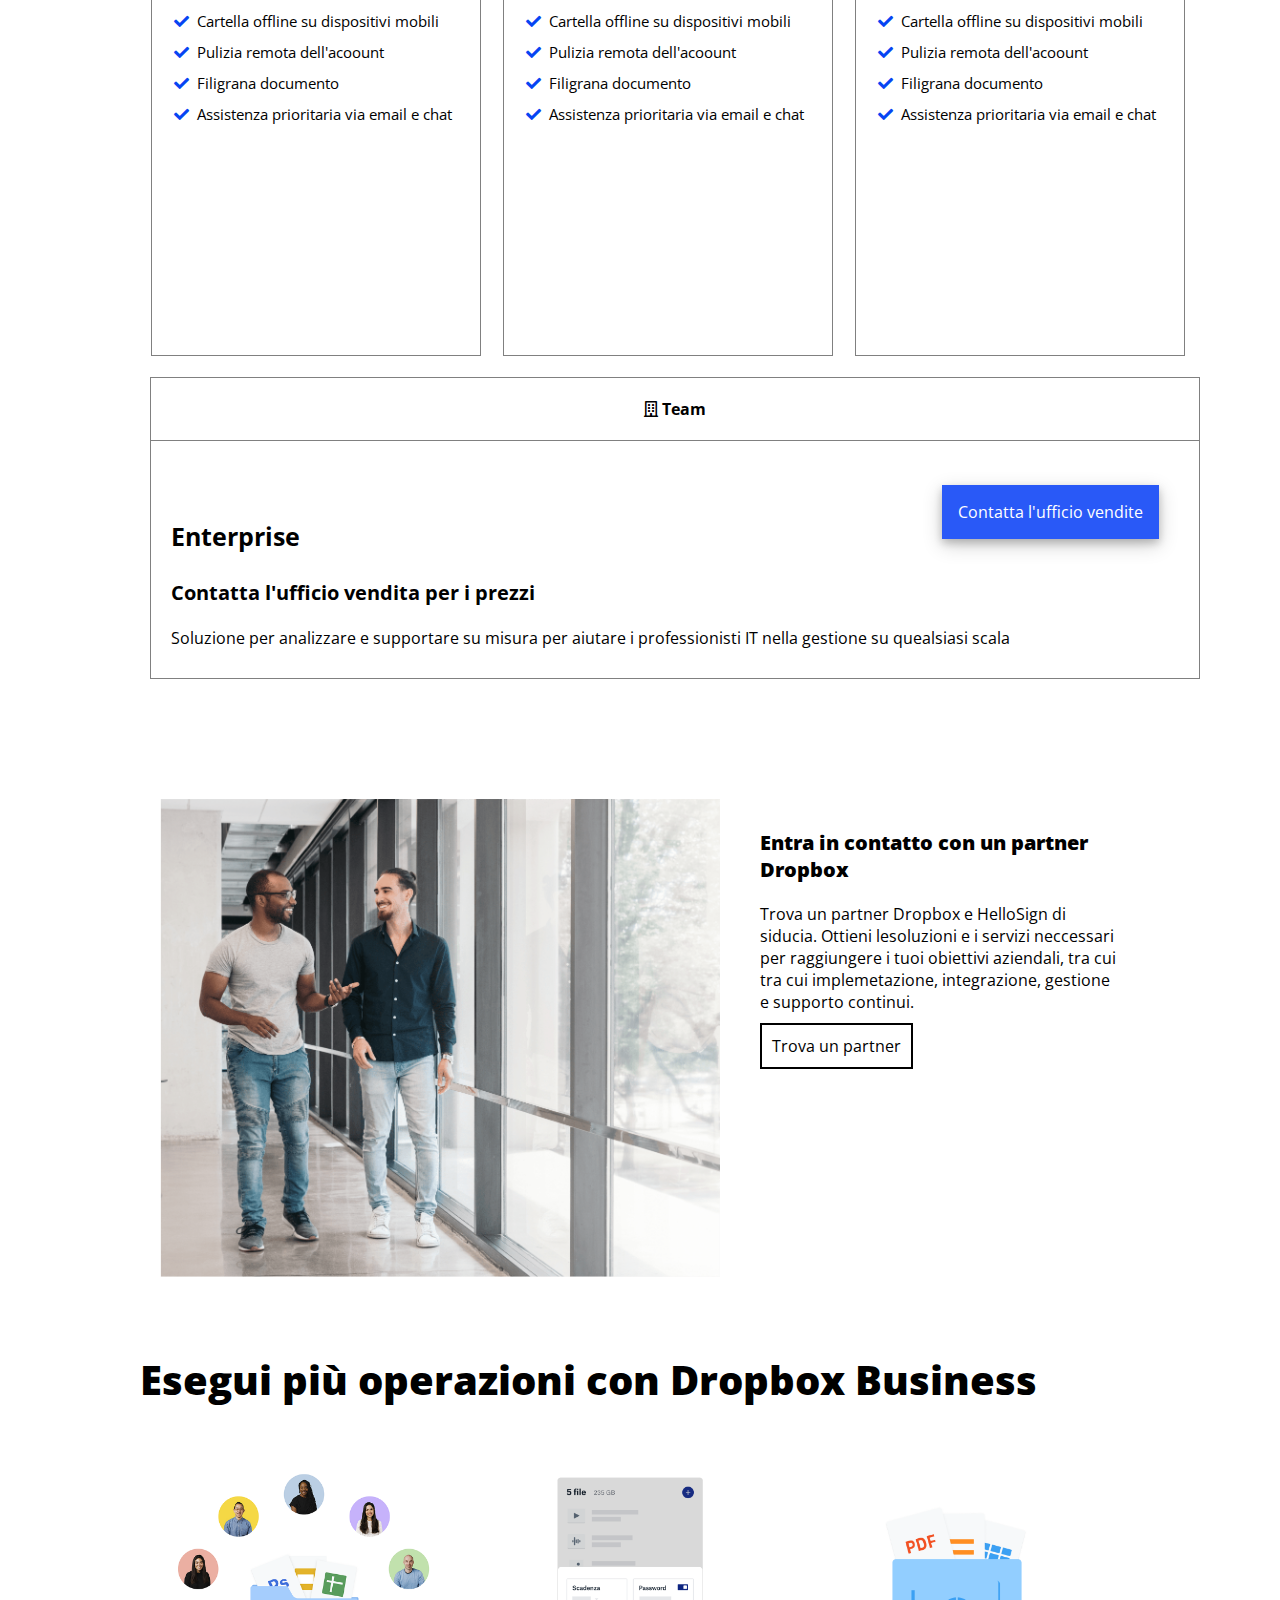
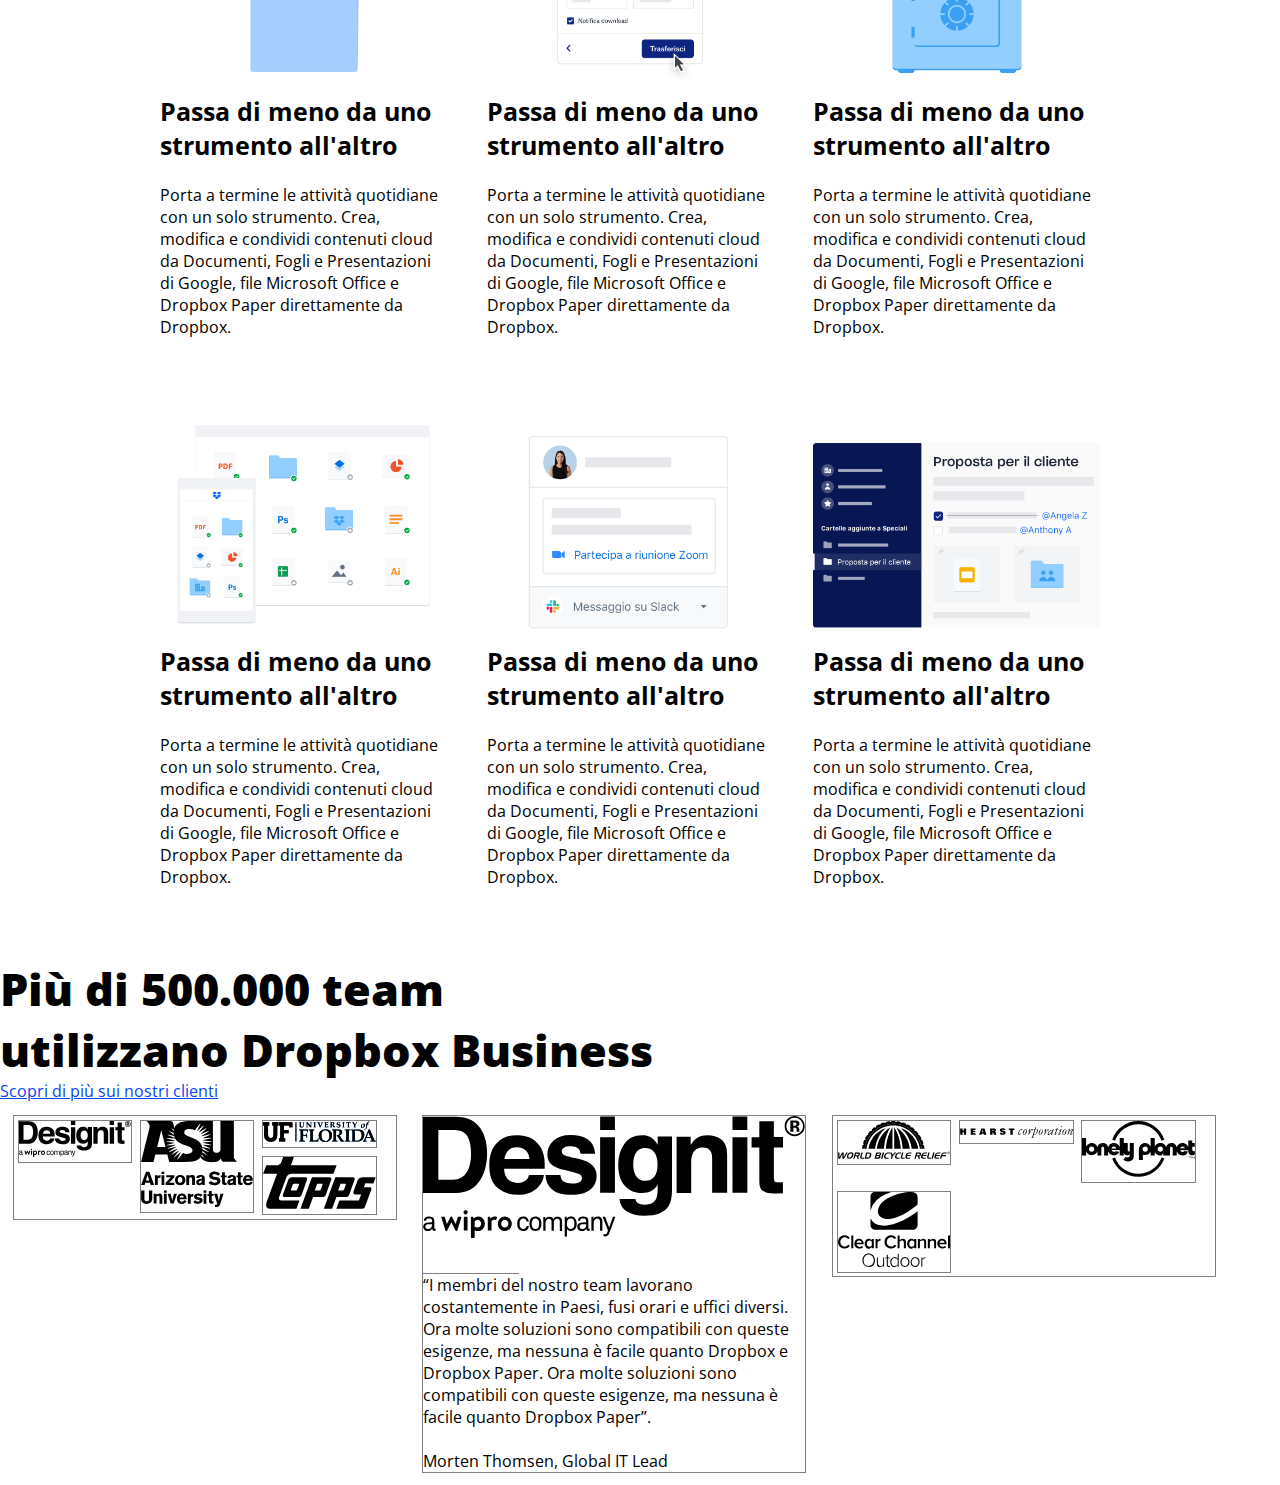
==== commit b6dc11e3: "box loghi" ====
--- a/index.html
+++ b/index.html
@@ -150,7 +150,7 @@
          </div>
          <div class="col">
             <div class="container-infobox"> 
-                <!-- specifica destinatario dell'offerta -->
+    <!-- specifica destinatario dell'offerta -->
    
                    <div id="user"><i class="far fa-building"></i> Team</div>
                    <div class="info-offer">
@@ -282,16 +282,67 @@
 
 <!-- sezione clienti -->
 
-<div class="customers">
-    <div class="arizona-text">
-        <nav> <img id="designit" src="./img/designit.svg" alt=""></nav>
-        <div class="brake-line"></div>
-        <p id="arizona-p">"Con Dropbox, gli insegnanti possono collaborare in modo sicuro con i colleghi su qualsiasi dispositivo e piattaforma, in tutto il campus e in tutto il mondo".
-            <br>
-            Tina Thorstenso, CISO 
-        </p>
-    </div>
-</div>
+<section class="customers">
+    <div class="small-box">
+        <h2 class="w-70">Più di 500.000 team <br> utilizzano Dropbox Business</h2>
+        <a href="" id="buy-it"> Scopri di più sui nostri clienti</a>
+    </div>
+<!-- box con logo diversi clienti  -->
+
+<!-- sezione logi a sinistra  -->
+    <div id="small-boxes" class="clearfix">
+        <div class="col clearfix">
+            <div class="col logo-box light-green">
+                <img src="./img/designit.svg" alt="">
+            </div>
+            <div class="col logo-box bordeaux">
+                <img src="./img/arizona_state_university.svg" alt="">
+            </div>
+            <div class="col logo-box blue">
+                <img src="./img/university_of_florida.svg" alt="">
+            </div>
+            <div class="col logo-box red">
+                <img src="./img/topps.svg" alt="">
+            </div>
+        </div>
+
+    <!-- testo centrale     -->
+        <div class="col designit">
+            <nav>
+                <img src="./img/designit.svg" alt="">
+            </nav>
+            <div class="brake-line"></div>
+            <p>
+                “I membri del nostro team lavorano costantemente in Paesi,
+                fusi orari e uffici diversi. Ora molte soluzioni sono 
+                compatibili con queste esigenze, ma nessuna è facile quanto 
+                Dropbox e Dropbox Paper. Ora molte soluzioni sono compatibili 
+                con queste esigenze, ma nessuna è facile quanto Dropbox Paper”.
+            </p>    
+               <br/> Morten Thomsen, Global IT Lead
+               
+        </div>
+
+<!-- sezione loghi a destra          -->
+        <div class="col clearfix">
+            <div class="col logo-box darkred">
+                <img src="./img/world_bicycle_relief.svg" alt="">
+            </div>
+            <div class="col logo-box lightblue">
+                <img src="./img/hearst_corp.svg" alt="">
+            </div>
+            <div class="col logo-box darkblue">
+                <img src="./img/lonely_planet.svg" alt="">
+            </div>
+            <div class="col logo-box yellow">
+                <img src="./img/clear_channel.svg" alt="">
+            </div>
+        </div>   
+    </div>
+
+    <div class=""></div>
+
+</section>
 
 
 
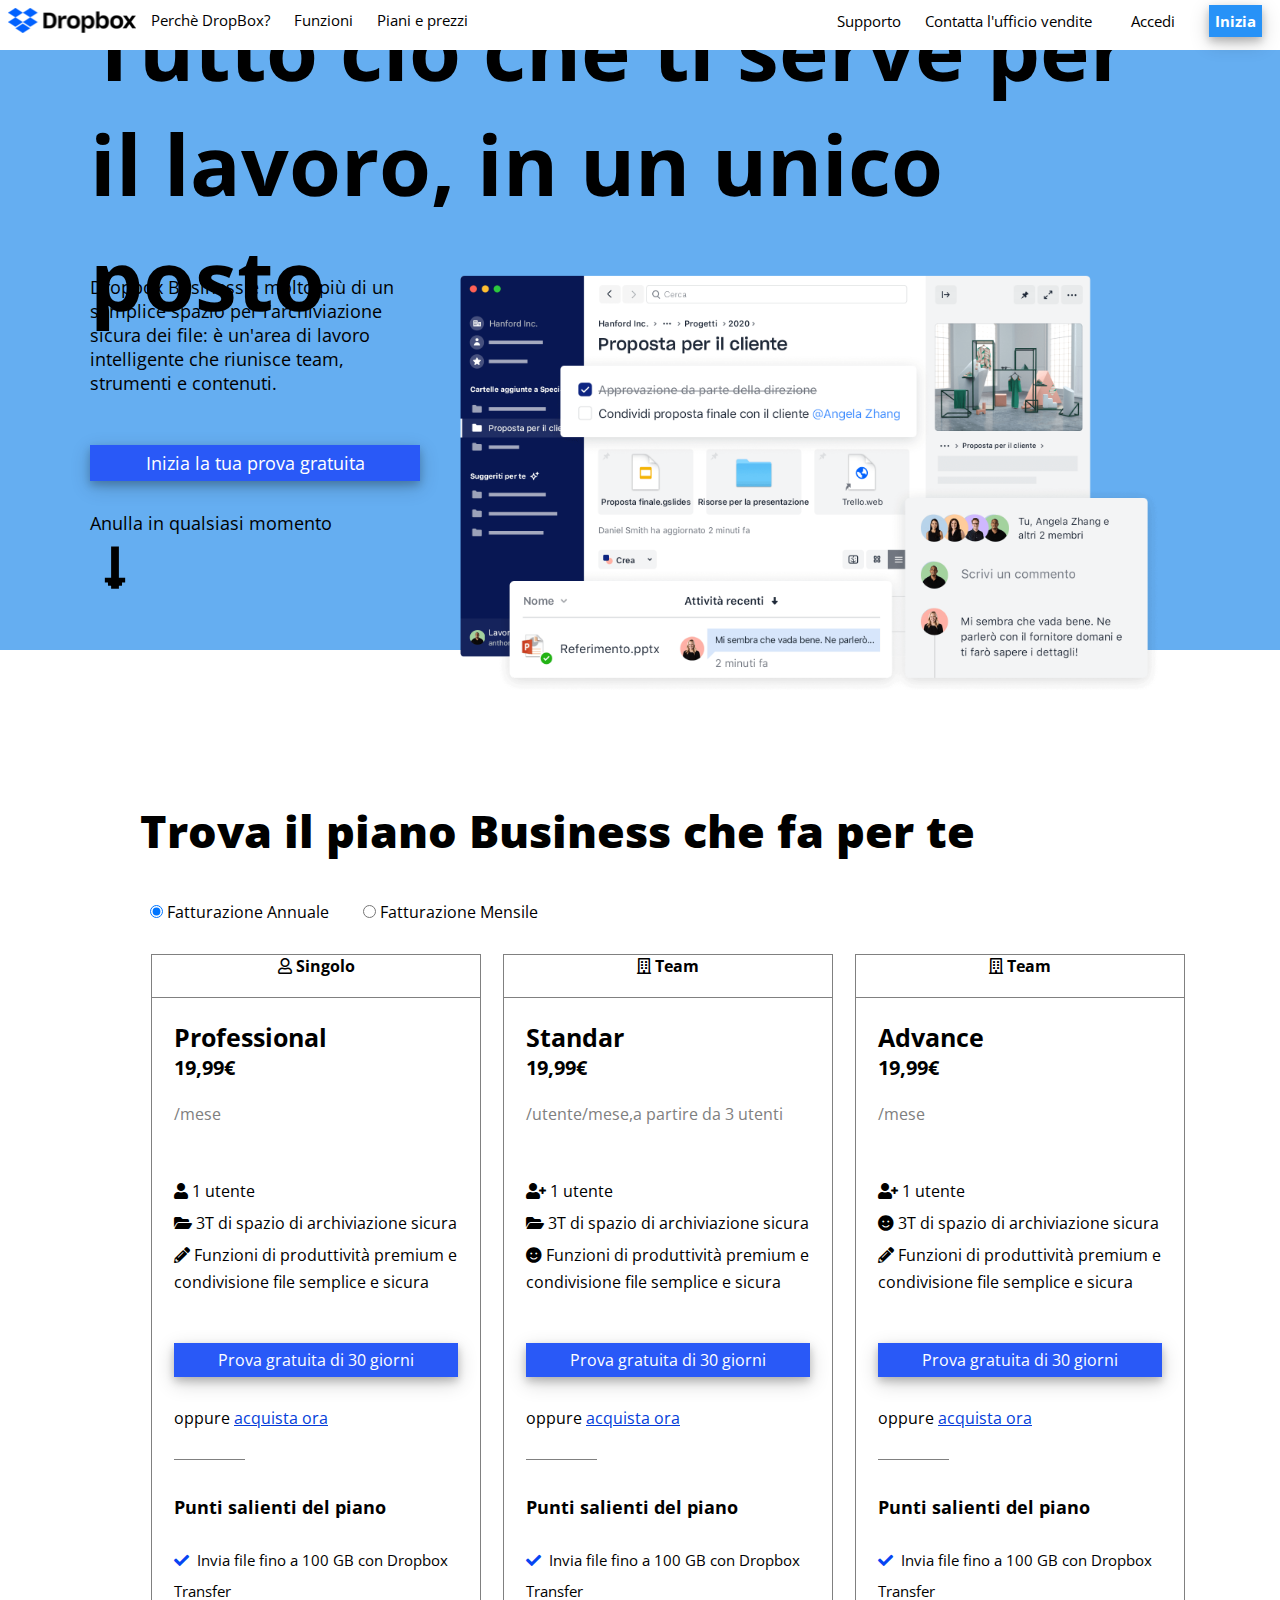
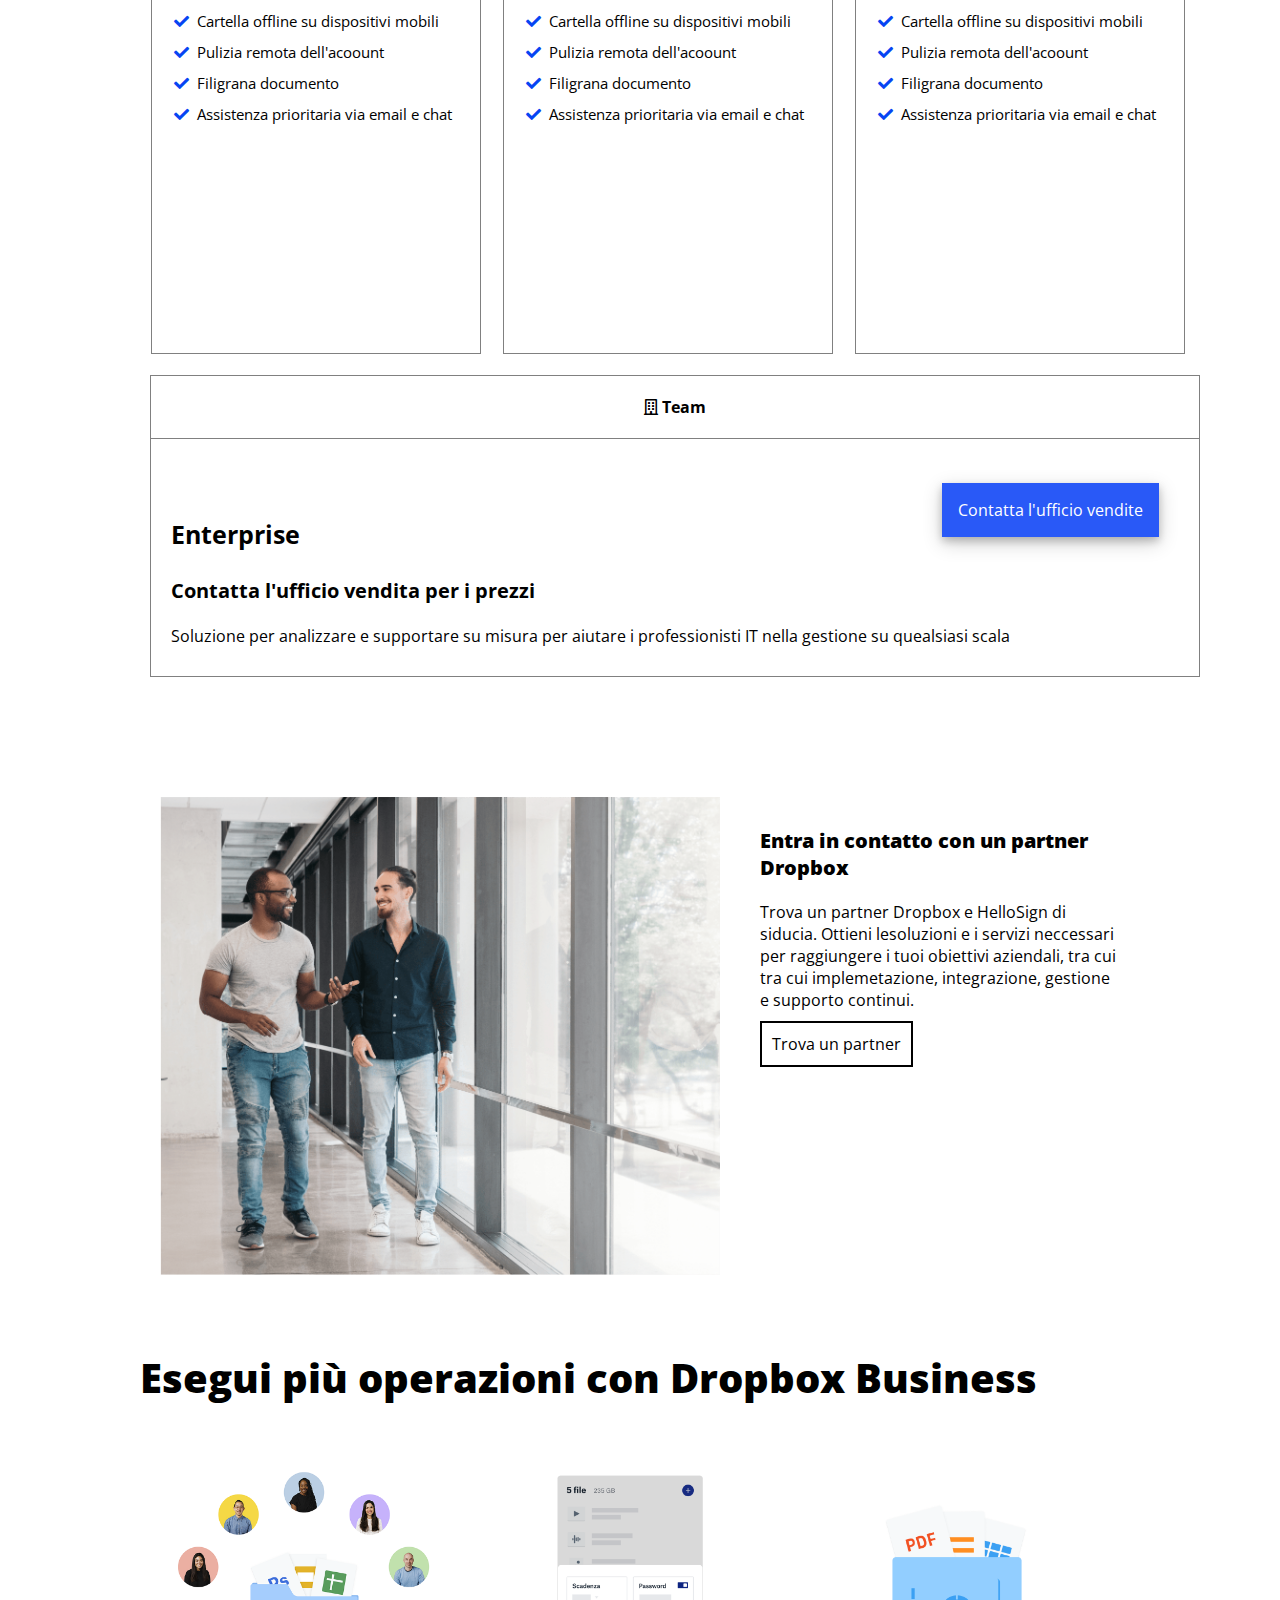
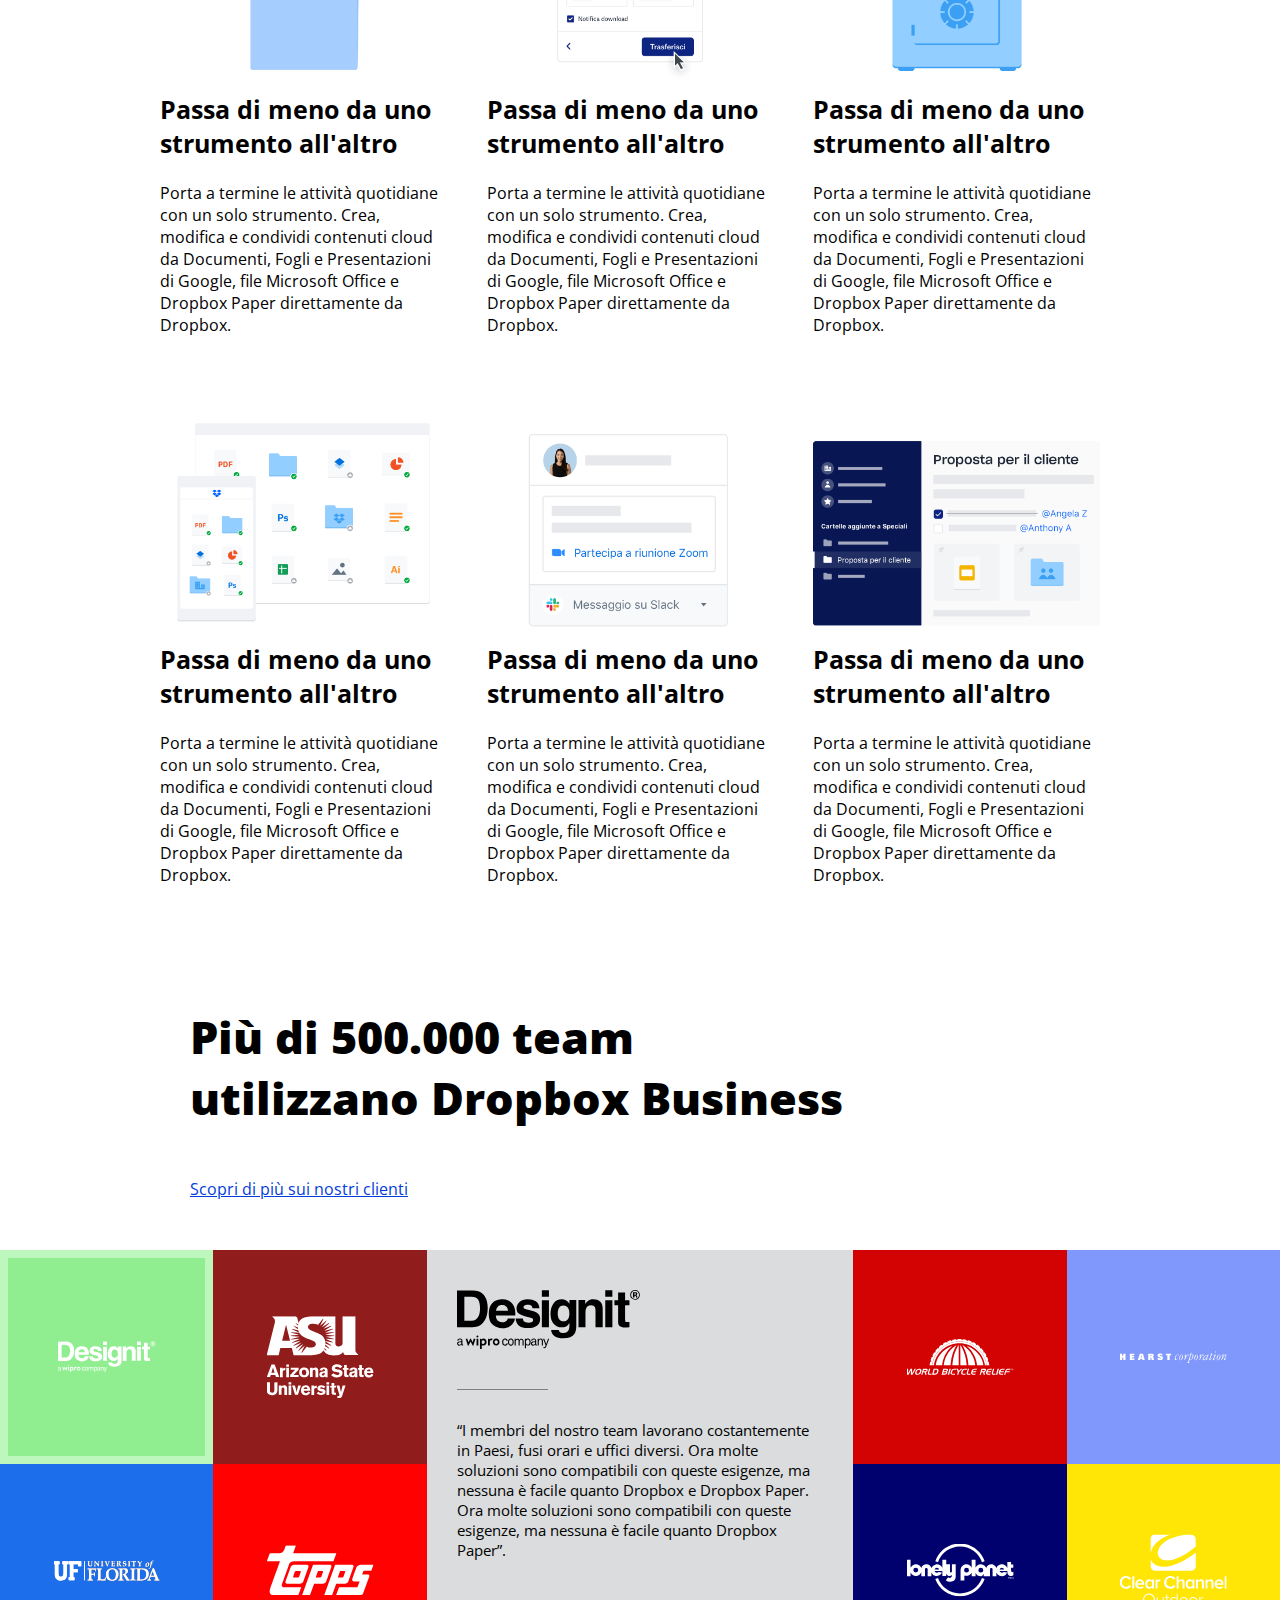
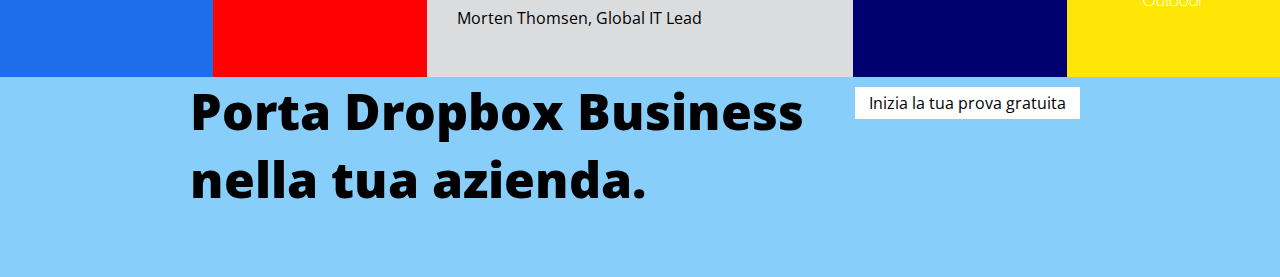
==== commit 65a83c4a: "business section" ====
--- a/index.html
+++ b/index.html
@@ -284,7 +284,7 @@
 
 <section class="customers">
     <div class="small-box">
-        <h2 class="w-70">Più di 500.000 team <br> utilizzano Dropbox Business</h2>
+        <h2 class="w-80">Più di 500.000 team <br> utilizzano Dropbox Business</h2>
         <a href="" id="buy-it"> Scopri di più sui nostri clienti</a>
     </div>
 <!-- box con logo diversi clienti  -->
@@ -339,8 +339,14 @@
             </div>
         </div>   
     </div>
-
-    <div class=""></div>
+    <!-- /* sezione dropbox business */ -->
+    <div class="business-box ">
+        <div class="section-business" >
+            <a href="" class="test-white test-orizzbox">Inizia la tua prova gratuita</a> 
+            <h2 class="w-75">Porta Dropbox Business
+                nella tua azienda.</h2>
+        </div>
+    </div>
 
 </section>
 
--- a/css/style.css
+++ b/css/style.css
@@ -186,10 +186,10 @@
 
 .col{  
     float: left;
-    width: 30%;   
+    width: 30%;
     margin: 1% 1%;
-    border: 1px solid grey;
-}
+}   
+
 
 #user{
     /* margin-left: 40%; */
@@ -201,6 +201,7 @@
 .container-infobox{
     margin-top: 10px;
     height: 1000px;
+    border: 1px solid grey;
 
 }
 
@@ -246,7 +247,7 @@
 }
 
 #buy-it{
-    color: rgb(6, 69, 243);
+    color: rgb(4, 61, 218);
 }
 .brake-line{
     margin-top: 30px;
@@ -345,13 +346,14 @@
     text-decoration: none;
     color: black;
 }
-
+/* <!-- Sezione operazioni Dropbox --> */
 .box-operations{
     max-width: 1000px;
     margin: 0 auto;
     margin-top: 50px;
     margin-bottom: 50px;
 }
+
 .row-operation{
  margin-top:30px ;
 }
@@ -371,19 +373,124 @@
 
 /* sezione clienti */
 
-.customers{
-    width: 100%;
-    height: 300px;
-    margin: 0 auto;
-}
-#designit{
-    width: 30%;
-}
-#arizona-p{
-    margin-bottom: 20px;
-}
-.arizona-text{
+.small-box{
+    width: 900px;
+    margin:0 auto;
+    margin-bottom: 50px;
+}
+
+.w-80{
+    width: 80%;
+    margin-bottom:50px;
+    margin-top: 100px;
+}
+
+#small-boxes .col{
+    margin: 0;
+}
+
+/* Sezione 3 colonne */
+
+#small-boxes > .col{
+    width: calc(100% / 3);
+    height: calc(100vw / 3);   
+}
+/* Sezione box con i 4 loghi */
+
+#small-boxes .logo-box{
+    width: 50%;
+    height: 50%;
+    position: relative;
+}
+
+/* Centramento logo */
+
+#small-boxes .logo-box img{
+    width: 50%;
+    filter: invert(1);
+    position: absolute;
+    top: 50%;
+    left: 50%;
+    transform: translate(-50%, -50%);
+}
+.designit{
+    padding: 30px;
+    margin-left: 10px;
+    background-color: rgb(218, 220, 221);
+}
+
+nav img{
+    width: 50%;
+    margin-top: 10px;
+    margin-bottom: 5px;
+}
+
+.designit p{
+    font-size: 15px;
+    margin-bottom: 25px;
     margin-top: 30px;
-    width: 30%;
-    margin: 0 auto;
-}+}
+/* background-color loghi */
+.light-green{
+    background-color: lightgreen;
+    border: 8px solid rgb(189, 247, 189);
+}
+
+.bordeaux{
+    background-color: rgb(145, 28, 28);
+}
+
+.blue{
+    background-color: rgb(28, 110, 235);
+}
+
+.red{
+    background-color: rgb(255, 1, 1);
+}
+
+.darkred{
+    background-color: rgb(211, 3, 3);
+}
+
+.lightblue{
+    background-color: rgb(128, 151, 252);
+}
+.darkblue{
+    background-color: rgb(0, 0, 110);
+}
+
+.yellow{
+    background-color: rgb(255, 230, 7);
+}
+
+/* sezione dropbox business */
+.business-box{
+    background-color: lightskyblue;
+    margin-top: 0;
+   height: 200px;
+}
+
+.section-business{
+    width: 900px;
+    margin:0 auto;   
+}
+
+.w-75{
+    width: 75%;
+    height: 100%;
+    font-size: 50px;   
+}
+
+.test-white{
+    display: block;
+    background-color: white;
+    color: black;
+    text-decoration: none;
+    text-align: center;
+    width: 25%;
+    padding: 5px;
+    margin-top: 10px;
+    margin-bottom: 30px;
+    margin-right: 10px;
+}
+
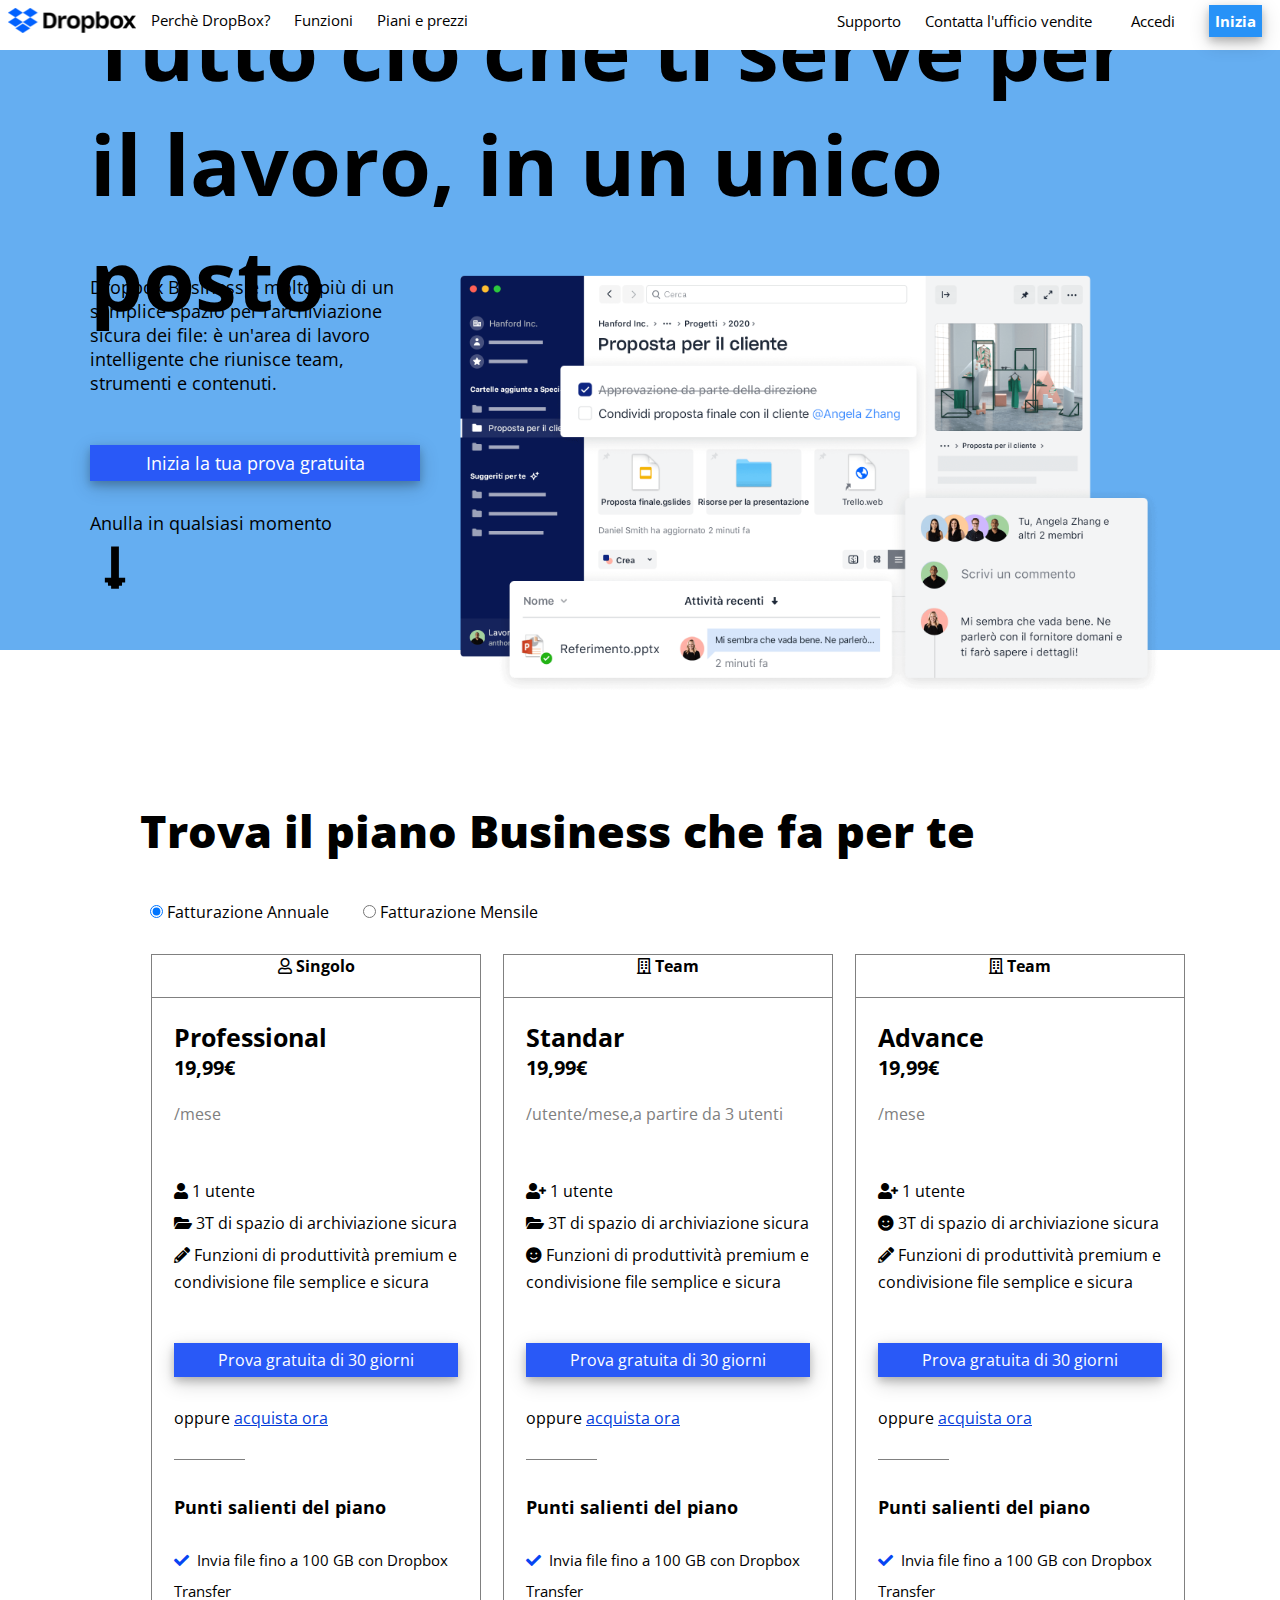
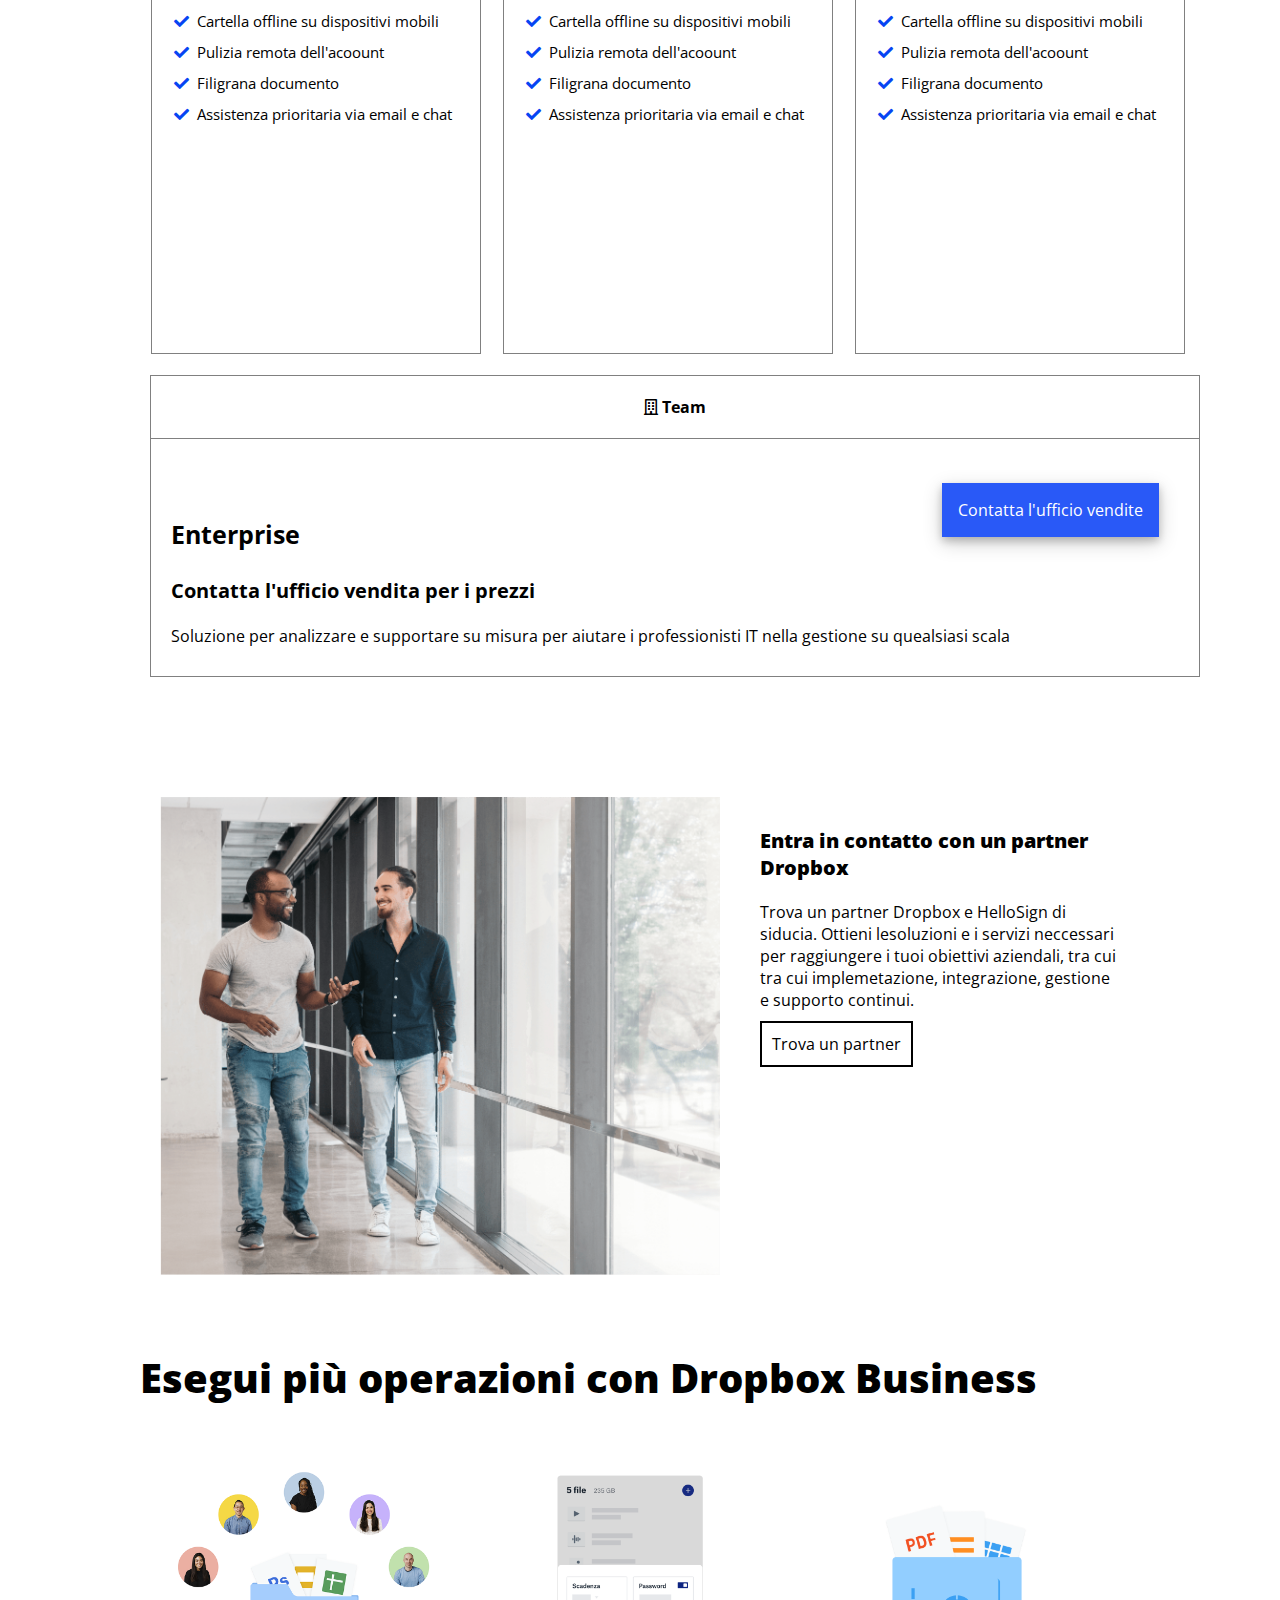
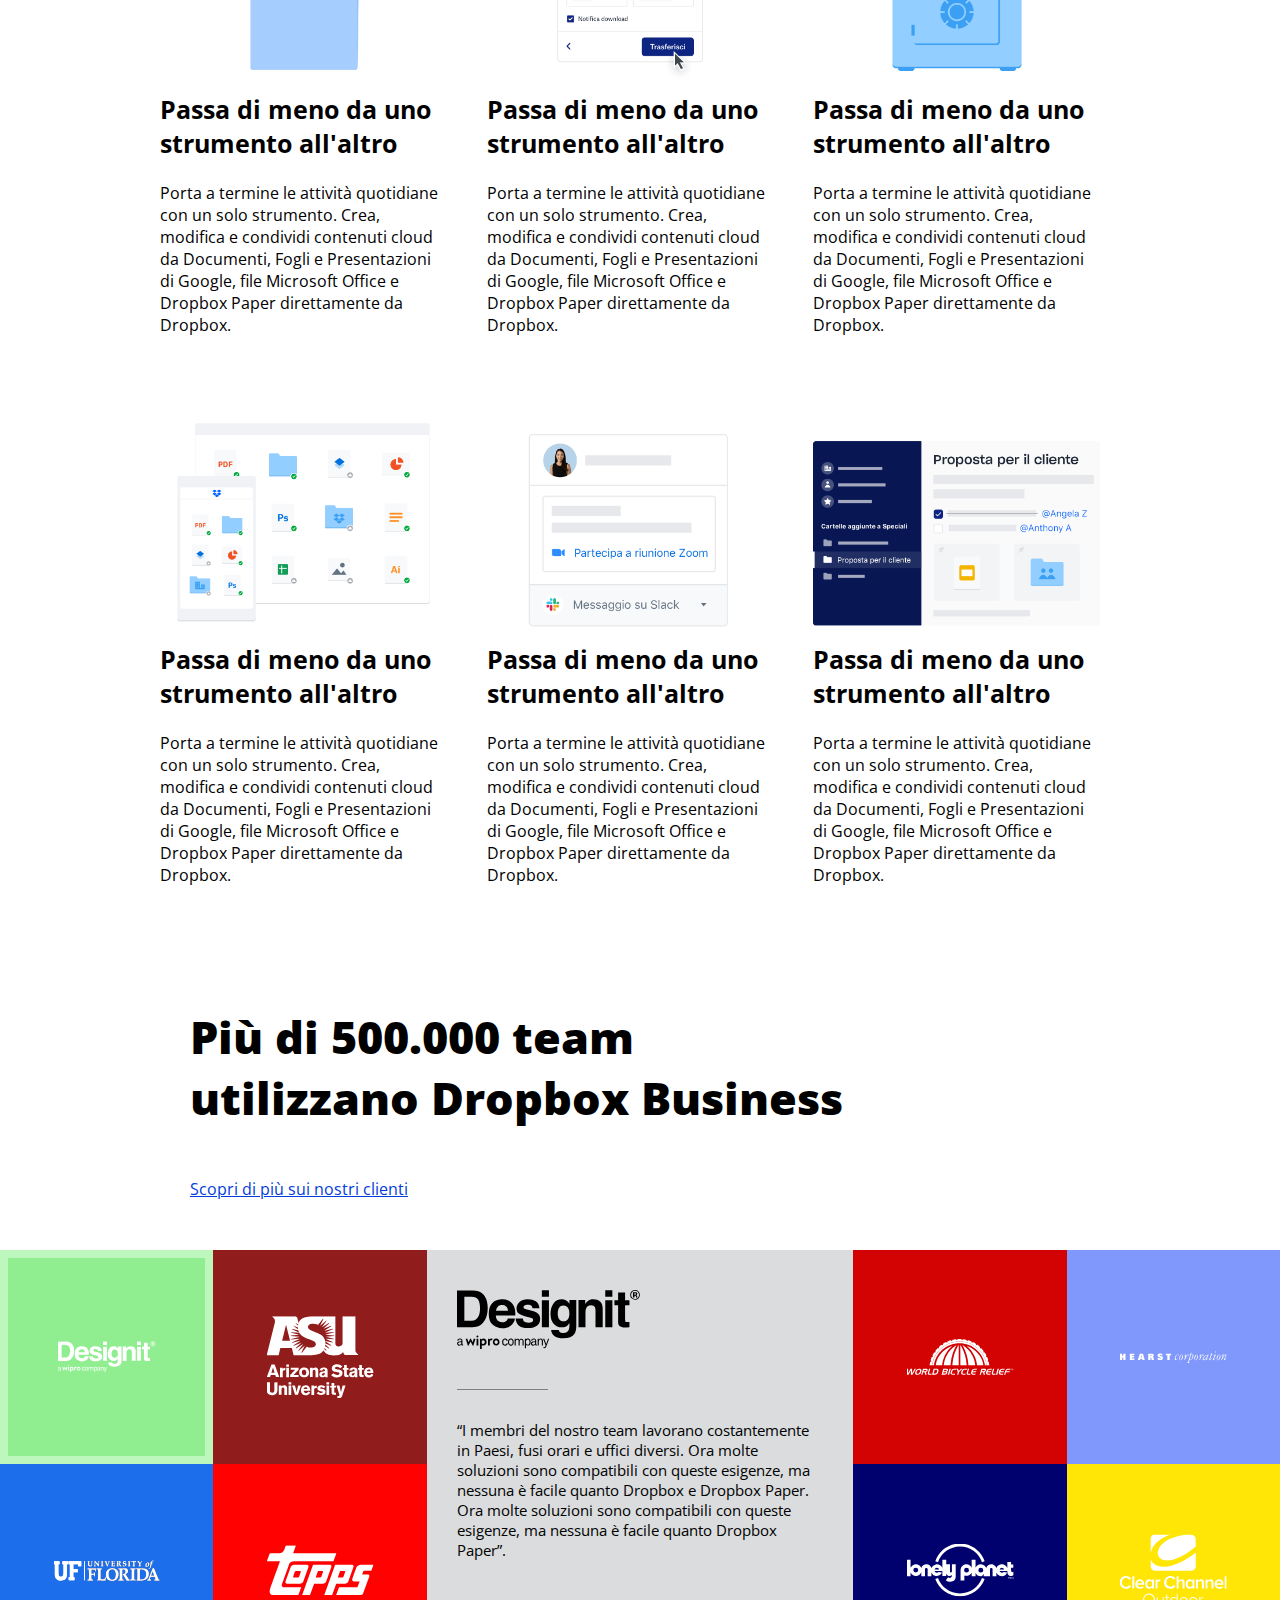
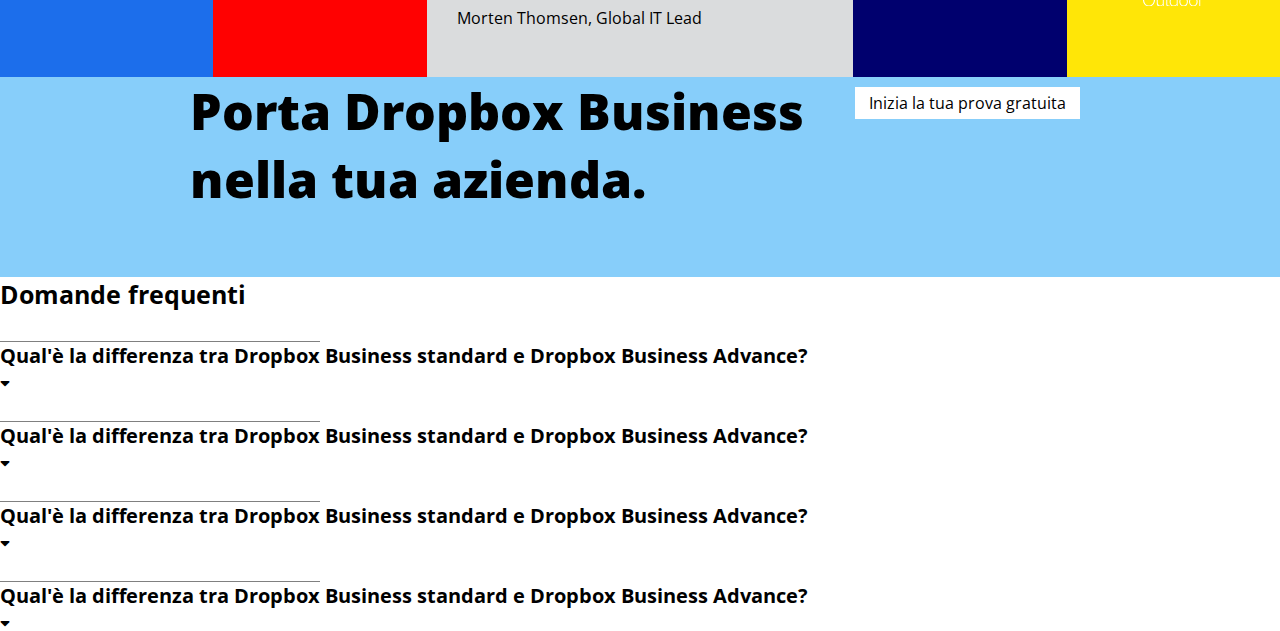
==== commit 562bfb69: "question box" ====
--- a/index.html
+++ b/index.html
@@ -45,7 +45,7 @@
     </header>
 
 <!-- Main -->
-    <main> 
+<main> 
         <section class="fisrt-main-section">
             <div class="main-header">
                 <div class="titol">
@@ -200,164 +200,174 @@
 
 <!-- sezione immagine con testo -->
 
-<div class="partner-box clearfix">
-    
-    <div class="col-40">
-        <h2 id="partner">Entra in contatto con un partner Dropbox</h2>
-        <p>Trova un partner Dropbox e HelloSign di siducia. Ottieni lesoluzioni e i servizi neccessari per raggiungere i tuoi obiettivi aziendali, tra cui 
-            tra cui implemetazione, integrazione, gestione e supporto continui.
-        </p> <br>
-        <a href="" class="partner-buttom">Trova un partner</a>
+    <div class="partner-box clearfix">
+        
+        <div class="col-40">
+            <h2 id="partner">Entra in contatto con un partner Dropbox</h2>
+            <p>Trova un partner Dropbox e HelloSign di siducia. Ottieni lesoluzioni e i servizi neccessari per raggiungere i tuoi obiettivi aziendali, tra cui 
+                tra cui implemetazione, integrazione, gestione e supporto continui.
+            </p> <br>
+            <a href="" class="partner-buttom">Trova un partner</a>
+        </div>
+        <div class="col-60">
+            <img class="img-partner" src="./img/partner.png" alt="">
+        </div>
+
     </div>
-    <div class="col-60">
-        <img class="img-partner" src="./img/partner.png" alt="">
+
+    <!-- Sezione operazioni Dropbox -->
+
+    <div class="box-operations">
+        
+        <h2 id="operation-title">Esegui più operazioni con Dropbox Business</h2>
+
+        <div class="row-operation clearfix">
+            <div class="col-operation"> 
+                <img src="./img/business-feature-switching-tools.png" alt="">
+                <section>
+                    <h4>Passa di meno da uno strumento all'altro</h4>
+                    <br>
+                    <p>Porta a termine le attività quotidiane con un solo strumento. Crea, modifica e condividi contenuti cloud da Documenti, Fogli e Presentazioni di Google, file Microsoft Office e Dropbox Paper direttamente da Dropbox.</p>
+                </section>
+            
+            </div>
+            <div class="col-operation">
+                <img src="./img/business-feature-send-files-it.png" alt="">
+                <section>
+                    <h4>Passa di meno da uno strumento all'altro</h4>
+                    <br>
+                    <p>Porta a termine le attività quotidiane con un solo strumento. Crea, modifica e condividi contenuti cloud da Documenti, Fogli e Presentazioni di Google, file Microsoft Office e Dropbox Paper direttamente da Dropbox.</p>
+                </section>
+
+            </div>
+            <div class="col-operation">
+                <img src="./img/business-feature-security.png" alt="">
+                <section>
+                    <h4>Passa di meno da uno strumento all'altro</h4>
+                    <br>
+                    <p>Porta a termine le attività quotidiane con un solo strumento. Crea, modifica e condividi contenuti cloud da Documenti, Fogli e Presentazioni di Google, file Microsoft Office e Dropbox Paper direttamente da Dropbox.</p>
+                </section>
+            </div>
+        </div>
+
+        <div class="row-operation clearfix">
+            <div class="col-operation"> 
+                <img src="./img/business-feature-multi-device.png" alt="">
+                <section>
+                    <h4>Passa di meno da uno strumento all'altro</h4>
+                    <br>
+                    <p>Porta a termine le attività quotidiane con un solo strumento. Crea, modifica e condividi contenuti cloud da Documenti, Fogli e Presentazioni di Google, file Microsoft Office e Dropbox Paper direttamente da Dropbox.</p>
+                </section>
+            
+            </div>
+            <div class="col-operation">
+                <img src="./img/business-feature-integrations-it.png" alt="">
+                <section>
+                    <h4>Passa di meno da uno strumento all'altro</h4>
+                    <br>
+                    <p>Porta a termine le attività quotidiane con un solo strumento. Crea, modifica e condividi contenuti cloud da Documenti, Fogli e Presentazioni di Google, file Microsoft Office e Dropbox Paper direttamente da Dropbox.</p>
+                </section>
+
+            </div>
+            <div class="col-operation">
+                <img src="./img/business-feature-coordinate-it.png" alt="">
+                <section>
+                    <h4>Passa di meno da uno strumento all'altro</h4>
+                    <br>
+                    <p>Porta a termine le attività quotidiane con un solo strumento. Crea, modifica e condividi contenuti cloud da Documenti, Fogli e Presentazioni di Google, file Microsoft Office e Dropbox Paper direttamente da Dropbox.</p>
+                </section>
+            </div>
+        </div>
     </div>
 
-</div>
-
-<!-- Sezione operazioni Dropbox -->
-
-<div class="box-operations">
-    
-    <h2 id="operation-title">Esegui più operazioni con Dropbox Business</h2>
-
-    <div class="row-operation clearfix">
-        <div class="col-operation"> 
-            <img src="./img/business-feature-switching-tools.png" alt="">
-            <section>
-                <h4>Passa di meno da uno strumento all'altro</h4>
-                <br>
-                <p>Porta a termine le attività quotidiane con un solo strumento. Crea, modifica e condividi contenuti cloud da Documenti, Fogli e Presentazioni di Google, file Microsoft Office e Dropbox Paper direttamente da Dropbox.</p>
-            </section>
-        
-        </div>
-        <div class="col-operation">
-            <img src="./img/business-feature-send-files-it.png" alt="">
-            <section>
-                <h4>Passa di meno da uno strumento all'altro</h4>
-                <br>
-                <p>Porta a termine le attività quotidiane con un solo strumento. Crea, modifica e condividi contenuti cloud da Documenti, Fogli e Presentazioni di Google, file Microsoft Office e Dropbox Paper direttamente da Dropbox.</p>
-            </section>
-
-        </div>
-        <div class="col-operation">
-            <img src="./img/business-feature-security.png" alt="">
-            <section>
-                <h4>Passa di meno da uno strumento all'altro</h4>
-                <br>
-                <p>Porta a termine le attività quotidiane con un solo strumento. Crea, modifica e condividi contenuti cloud da Documenti, Fogli e Presentazioni di Google, file Microsoft Office e Dropbox Paper direttamente da Dropbox.</p>
-            </section>
-        </div>
+    <!-- sezione clienti -->
+
+    <section class="customers">
+        <div class="small-box">
+            <h2 class="w-80">Più di 500.000 team <br> utilizzano Dropbox Business</h2>
+            <a href="" id="buy-it"> Scopri di più sui nostri clienti</a>
+        </div>
+    <!-- box con logo diversi clienti  -->
+
+    <!-- sezione logi a sinistra  -->
+        <div id="small-boxes" class="clearfix">
+            <div class="col clearfix">
+                <div class="col logo-box light-green">
+                    <img src="./img/designit.svg" alt="">
+                </div>
+                <div class="col logo-box bordeaux">
+                    <img src="./img/arizona_state_university.svg" alt="">
+                </div>
+                <div class="col logo-box blue">
+                    <img src="./img/university_of_florida.svg" alt="">
+                </div>
+                <div class="col logo-box red">
+                    <img src="./img/topps.svg" alt="">
+                </div>
+            </div>
+
+        <!-- testo centrale     -->
+            <div class="col designit">
+                <nav>
+                    <img src="./img/designit.svg" alt="">
+                </nav>
+                <div class="brake-line"></div>
+                <p>
+                    “I membri del nostro team lavorano costantemente in Paesi,
+                    fusi orari e uffici diversi. Ora molte soluzioni sono 
+                    compatibili con queste esigenze, ma nessuna è facile quanto 
+                    Dropbox e Dropbox Paper. Ora molte soluzioni sono compatibili 
+                    con queste esigenze, ma nessuna è facile quanto Dropbox Paper”.
+                </p>    
+                <br/> Morten Thomsen, Global IT Lead
+                
+            </div>
+
+    <!-- sezione loghi a destra          -->
+            <div class="col clearfix">
+                <div class="col logo-box darkred">
+                    <img src="./img/world_bicycle_relief.svg" alt="">
+                </div>
+                <div class="col logo-box lightblue">
+                    <img src="./img/hearst_corp.svg" alt="">
+                </div>
+                <div class="col logo-box darkblue">
+                    <img src="./img/lonely_planet.svg" alt="">
+                </div>
+                <div class="col logo-box yellow">
+                    <img src="./img/clear_channel.svg" alt="">
+                </div>
+            </div>   
+        </div>
+        <!-- /* sezione dropbox business */ -->
+        <div class="business-box ">
+            <div class="section-business" >
+                <a href="" class="test-white test-orizzbox">Inizia la tua prova gratuita</a> 
+                <h2 class="w-75">Porta Dropbox Business
+                    nella tua azienda.</h2>
+            </div>
+        </div>
+
+    </section>
+
+    <div class="question-box">
+        <h4>Domande frequenti</h4>
+        <section class="question">
+            <ul>
+                <div class="brake-line"></div>
+                <li><h5>Qual'è la differenza tra Dropbox Business standard e Dropbox Business Advance?</h5><i class="fas fa-sort-down"></i></li>
+                <div class="brake-line"></div>
+                
+                <li><h5>Qual'è la differenza tra Dropbox Business standard e Dropbox Business Advance?</h5><i class="fas fa-sort-down"></i></li>
+                <div class="brake-line"></div>
+                
+                <li><h5>Qual'è la differenza tra Dropbox Business standard e Dropbox Business Advance?</h5><i class="fas fa-sort-down"></i></li>
+                <div class="brake-line"></div>
+                
+                <li><h5>Qual'è la differenza tra Dropbox Business standard e Dropbox Business Advance?</h5><i class="fas fa-sort-down"></i></li>
+            </ul>
+        </section>
     </div>
-
-    <div class="row-operation clearfix">
-        <div class="col-operation"> 
-            <img src="./img/business-feature-multi-device.png" alt="">
-            <section>
-                <h4>Passa di meno da uno strumento all'altro</h4>
-                <br>
-                <p>Porta a termine le attività quotidiane con un solo strumento. Crea, modifica e condividi contenuti cloud da Documenti, Fogli e Presentazioni di Google, file Microsoft Office e Dropbox Paper direttamente da Dropbox.</p>
-            </section>
-        
-        </div>
-        <div class="col-operation">
-            <img src="./img/business-feature-integrations-it.png" alt="">
-            <section>
-                <h4>Passa di meno da uno strumento all'altro</h4>
-                <br>
-                <p>Porta a termine le attività quotidiane con un solo strumento. Crea, modifica e condividi contenuti cloud da Documenti, Fogli e Presentazioni di Google, file Microsoft Office e Dropbox Paper direttamente da Dropbox.</p>
-            </section>
-
-        </div>
-        <div class="col-operation">
-            <img src="./img/business-feature-coordinate-it.png" alt="">
-            <section>
-                <h4>Passa di meno da uno strumento all'altro</h4>
-                <br>
-                <p>Porta a termine le attività quotidiane con un solo strumento. Crea, modifica e condividi contenuti cloud da Documenti, Fogli e Presentazioni di Google, file Microsoft Office e Dropbox Paper direttamente da Dropbox.</p>
-            </section>
-        </div>
-    </div>
-</div>
-
-<!-- sezione clienti -->
-
-<section class="customers">
-    <div class="small-box">
-        <h2 class="w-80">Più di 500.000 team <br> utilizzano Dropbox Business</h2>
-        <a href="" id="buy-it"> Scopri di più sui nostri clienti</a>
-    </div>
-<!-- box con logo diversi clienti  -->
-
-<!-- sezione logi a sinistra  -->
-    <div id="small-boxes" class="clearfix">
-        <div class="col clearfix">
-            <div class="col logo-box light-green">
-                <img src="./img/designit.svg" alt="">
-            </div>
-            <div class="col logo-box bordeaux">
-                <img src="./img/arizona_state_university.svg" alt="">
-            </div>
-            <div class="col logo-box blue">
-                <img src="./img/university_of_florida.svg" alt="">
-            </div>
-            <div class="col logo-box red">
-                <img src="./img/topps.svg" alt="">
-            </div>
-        </div>
-
-    <!-- testo centrale     -->
-        <div class="col designit">
-            <nav>
-                <img src="./img/designit.svg" alt="">
-            </nav>
-            <div class="brake-line"></div>
-            <p>
-                “I membri del nostro team lavorano costantemente in Paesi,
-                fusi orari e uffici diversi. Ora molte soluzioni sono 
-                compatibili con queste esigenze, ma nessuna è facile quanto 
-                Dropbox e Dropbox Paper. Ora molte soluzioni sono compatibili 
-                con queste esigenze, ma nessuna è facile quanto Dropbox Paper”.
-            </p>    
-               <br/> Morten Thomsen, Global IT Lead
-               
-        </div>
-
-<!-- sezione loghi a destra          -->
-        <div class="col clearfix">
-            <div class="col logo-box darkred">
-                <img src="./img/world_bicycle_relief.svg" alt="">
-            </div>
-            <div class="col logo-box lightblue">
-                <img src="./img/hearst_corp.svg" alt="">
-            </div>
-            <div class="col logo-box darkblue">
-                <img src="./img/lonely_planet.svg" alt="">
-            </div>
-            <div class="col logo-box yellow">
-                <img src="./img/clear_channel.svg" alt="">
-            </div>
-        </div>   
-    </div>
-    <!-- /* sezione dropbox business */ -->
-    <div class="business-box ">
-        <div class="section-business" >
-            <a href="" class="test-white test-orizzbox">Inizia la tua prova gratuita</a> 
-            <h2 class="w-75">Porta Dropbox Business
-                nella tua azienda.</h2>
-        </div>
-    </div>
-
-</section>
-
-
-
-
-
-
-
-
-
 
 
 </main>
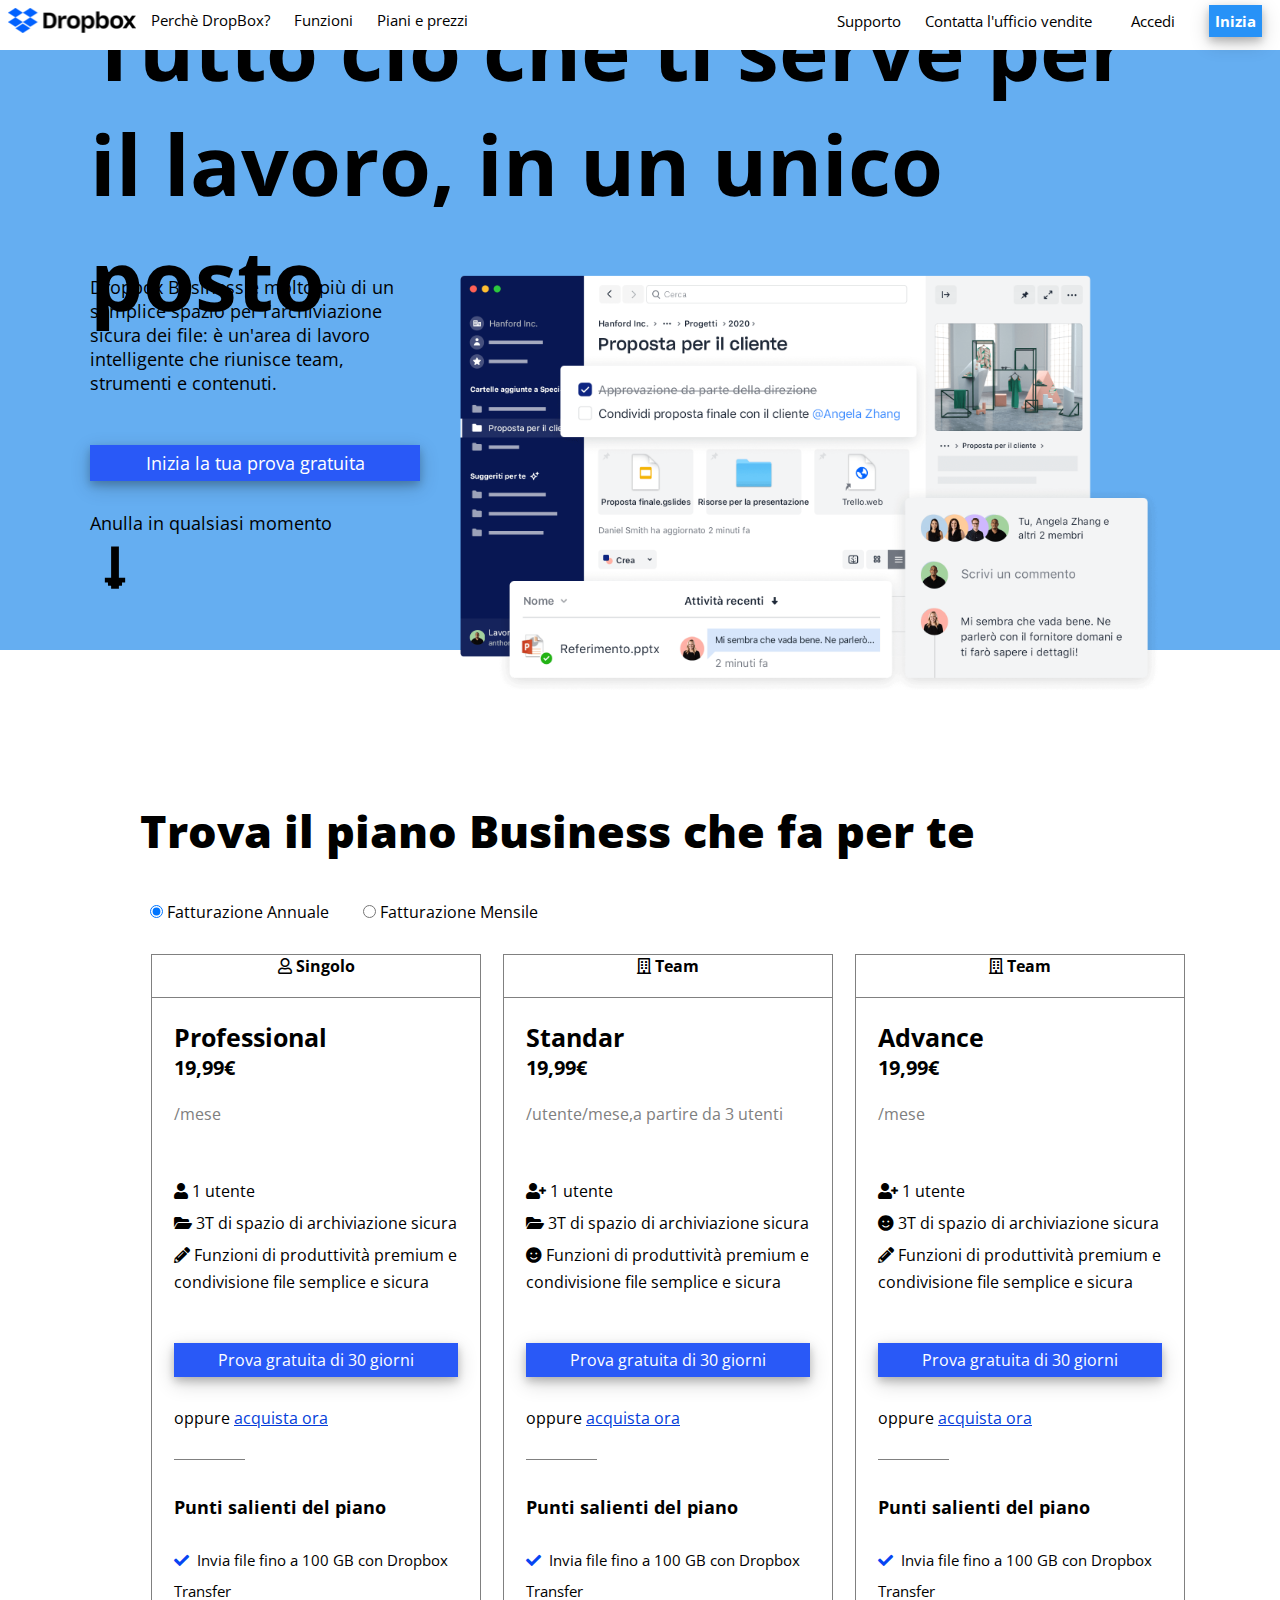
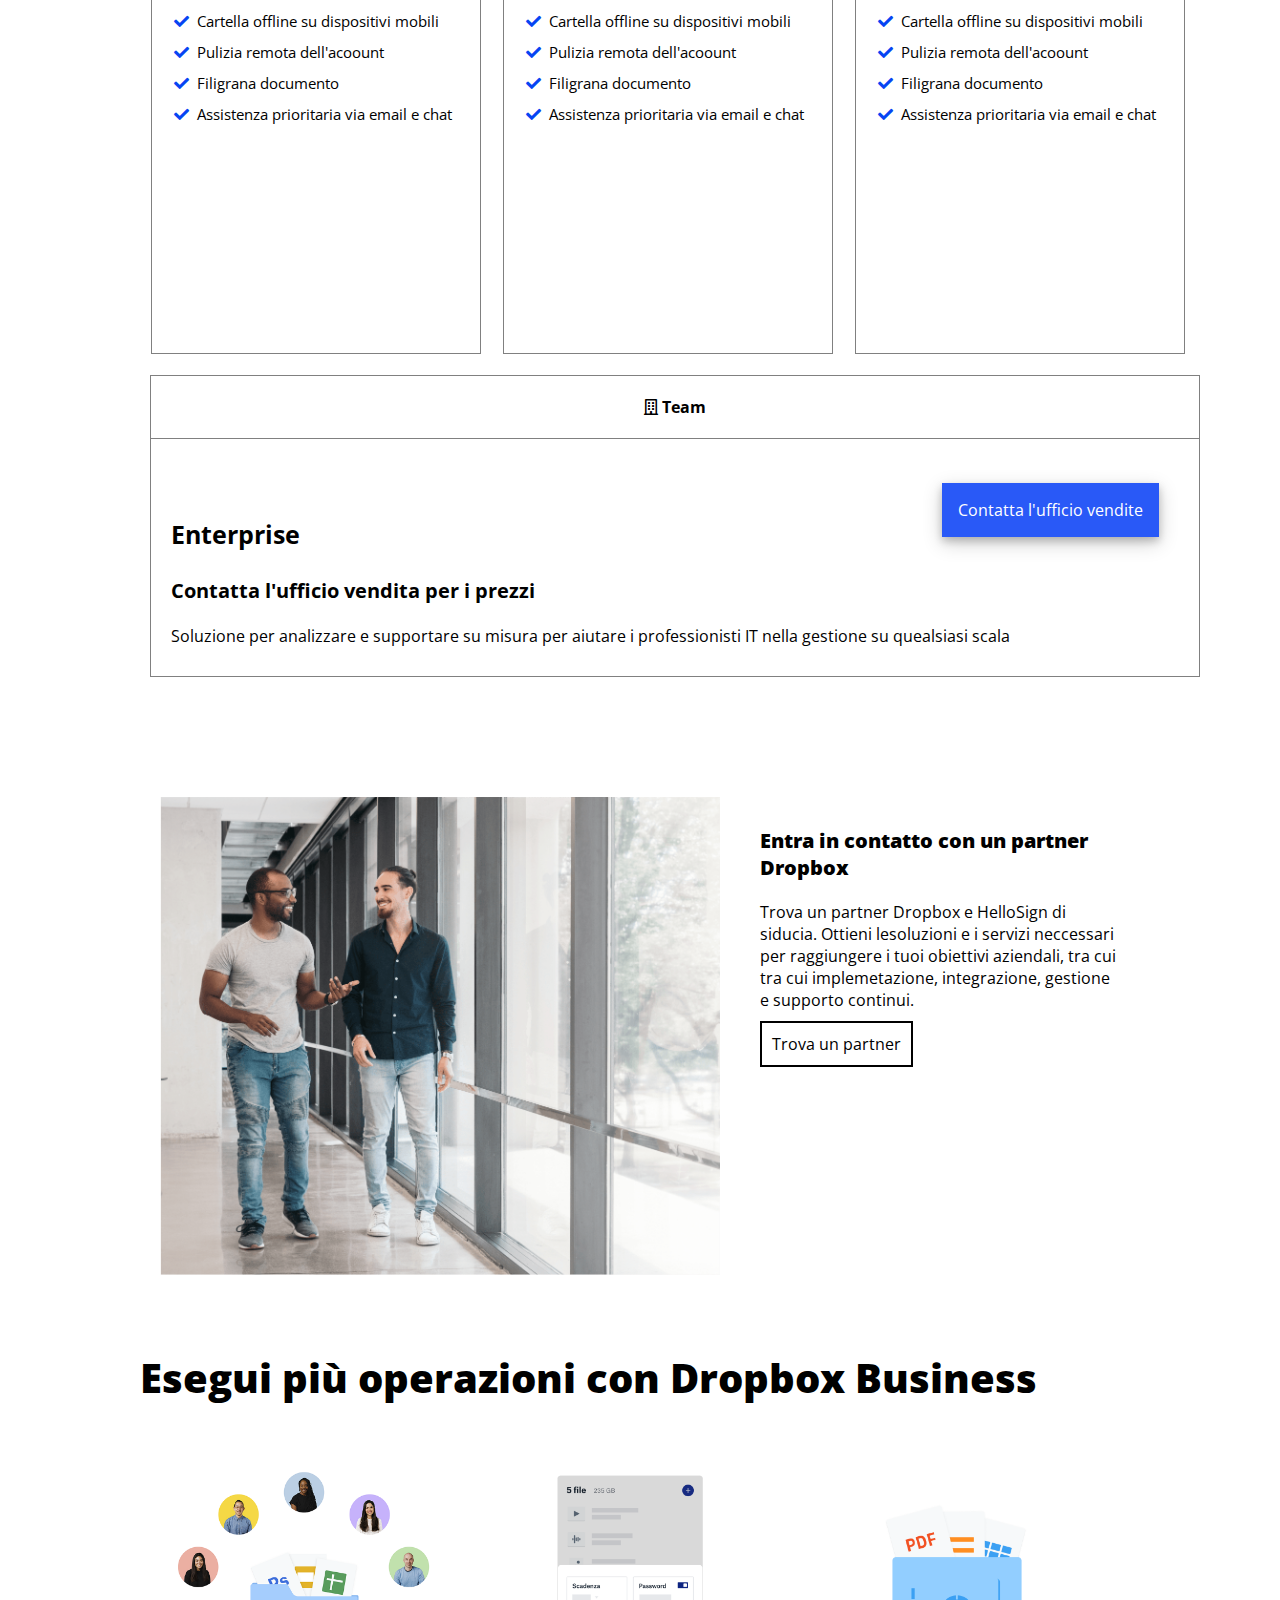
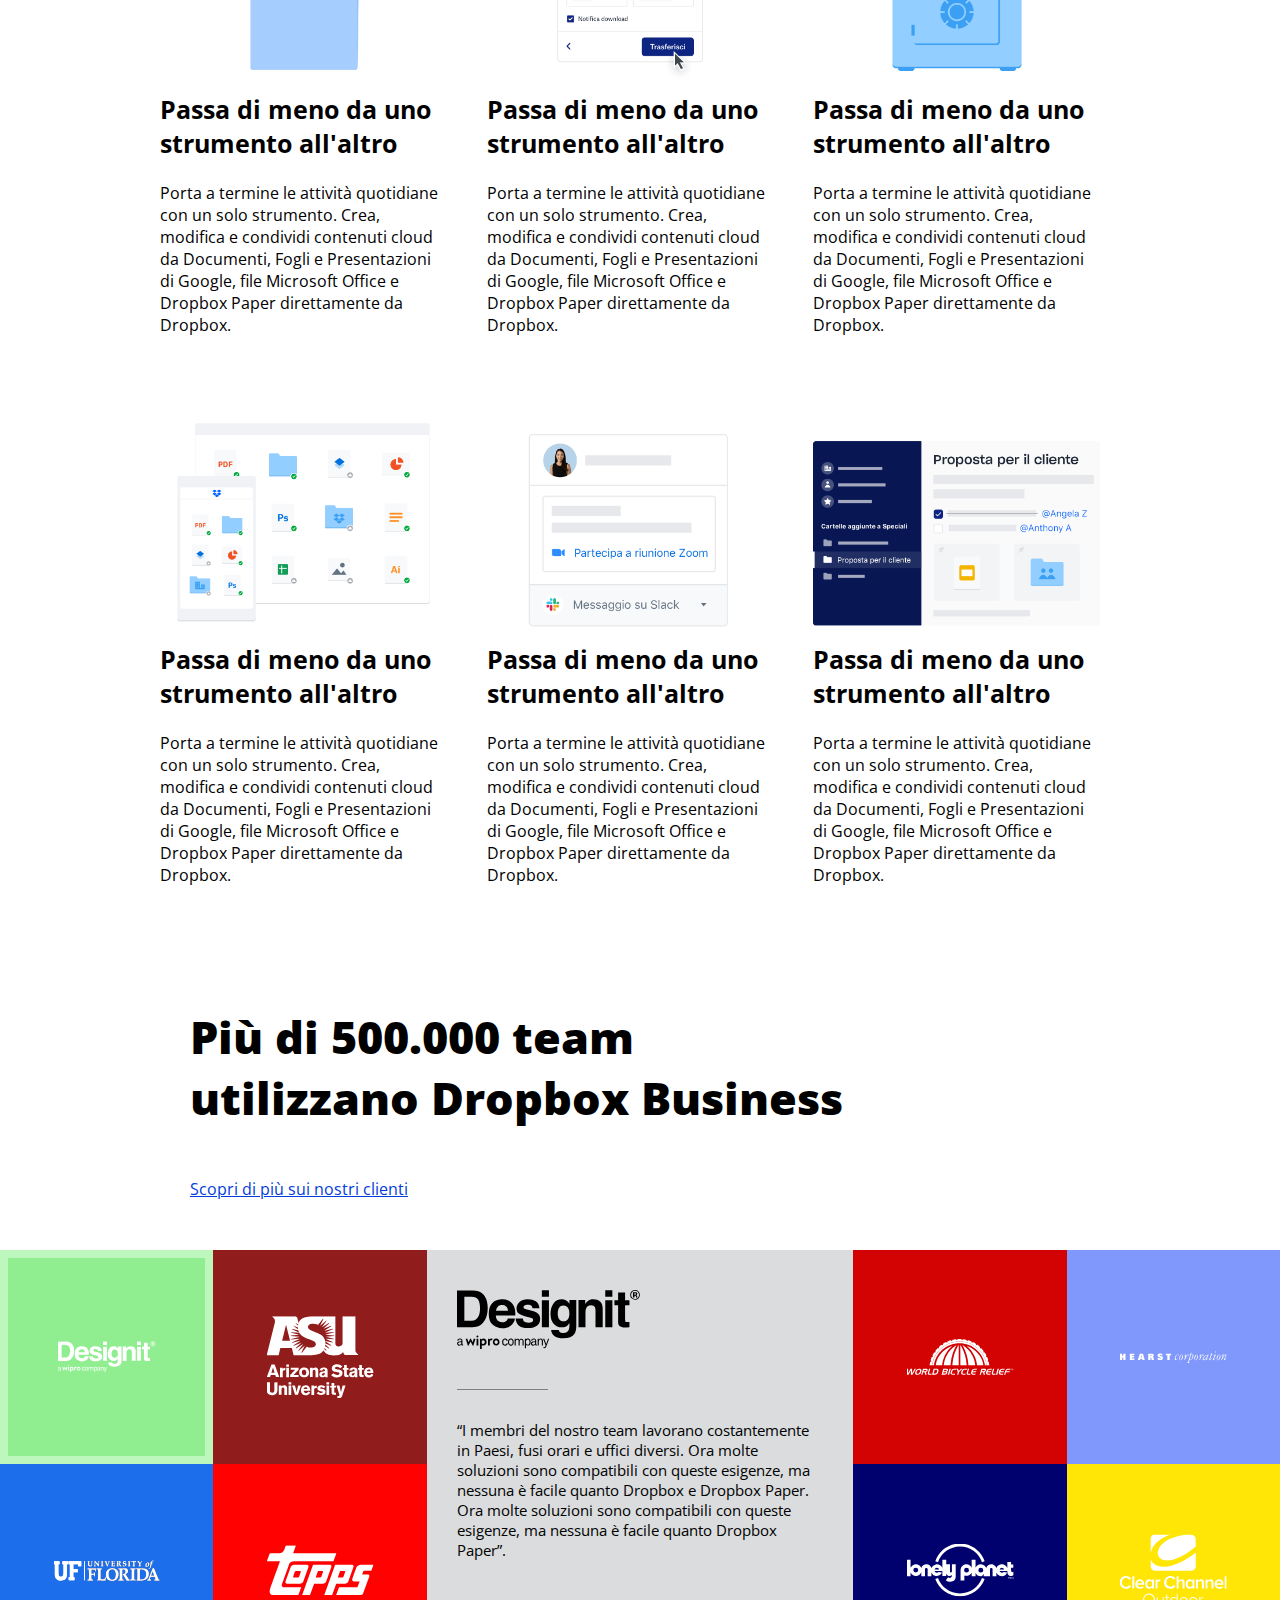
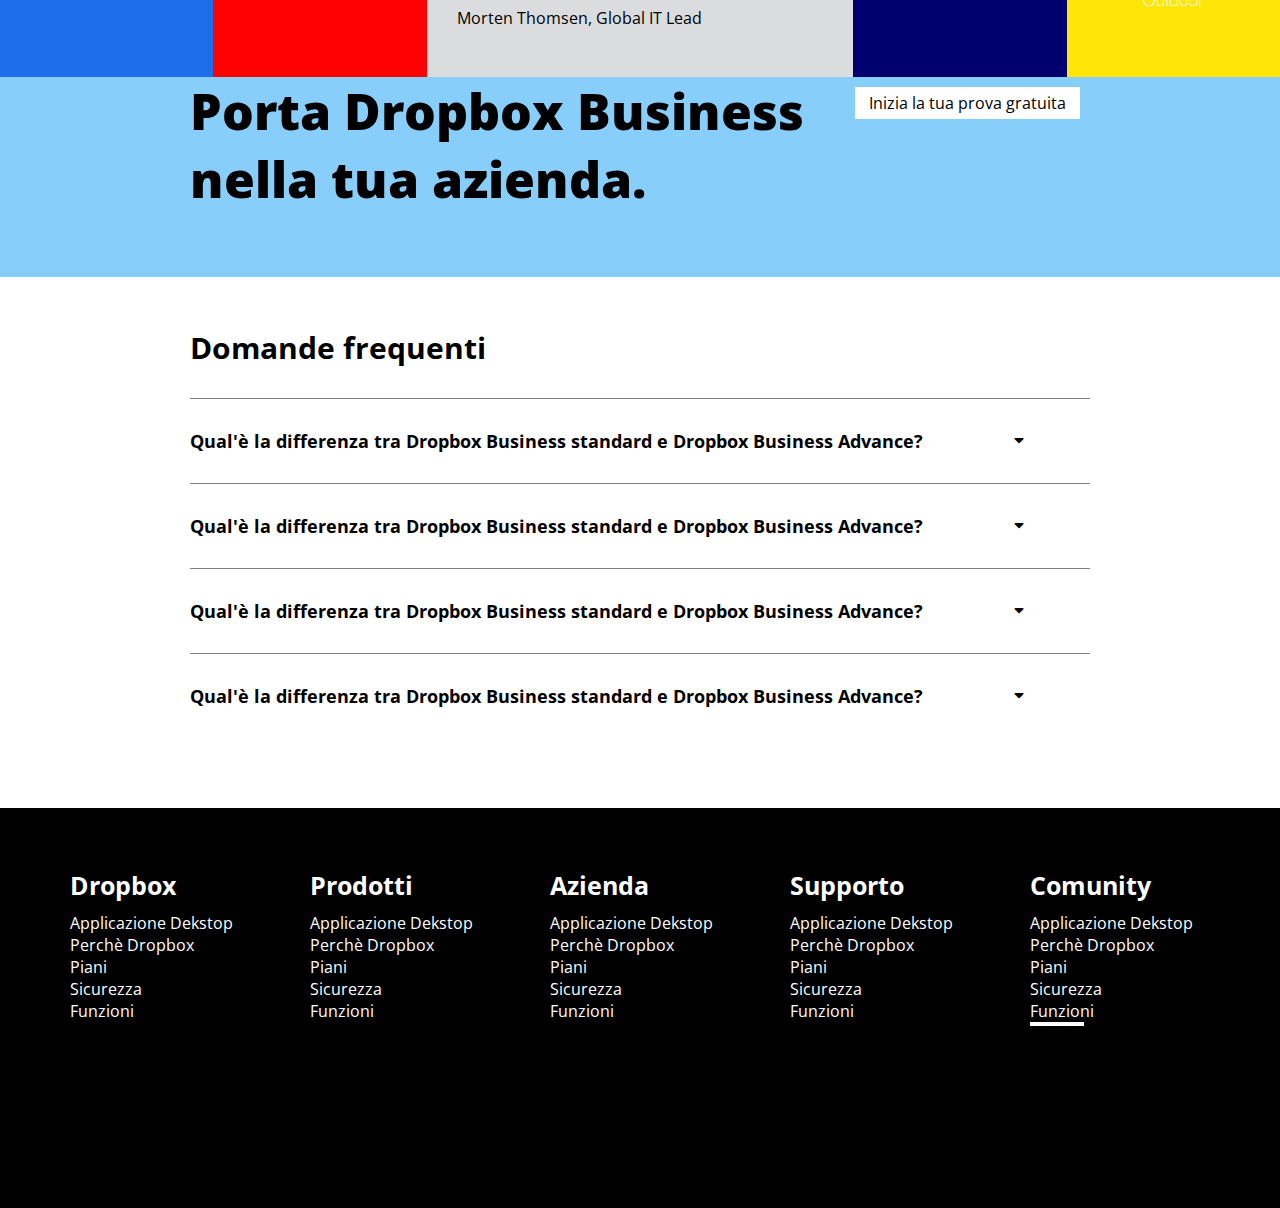
==== commit 9ebb0ae3: "footer" ====
--- a/index.html
+++ b/index.html
@@ -371,6 +371,76 @@
 
 
 </main>
+<!-- footer -->
+<footer>
+    <div class="black-row clearfix">
+        <div class="black-col"> 
+            <section class="black-section">
+                <h4> Dropbox</h4>
+                <ul>
+                    <li> Applicazione Dekstop</li>
+                    <li>Perchè Dropbox</li>
+                    <li>Piani</li>
+                    <li>Sicurezza</li>
+                    <li>Funzioni</li>
+                </ul>
+            </section>
+        </div>
+        <div class="black-col">
+            <section class="black-section">
+                <h4> Prodotti</h4>
+                <ul>
+                    <li> Applicazione Dekstop</li>
+                    <li>Perchè Dropbox</li>
+                    <li>Piani</li>
+                    <li>Sicurezza</li>
+                    <li>Funzioni</li>
+                </ul>
+            </section>
+
+        </div>
+        <div class="black-col">
+            <section class="black-section">
+                <h4> Azienda</h4>
+                <ul>
+                    <li> Applicazione Dekstop</li>
+                    <li>Perchè Dropbox</li>
+                    <li>Piani</li>
+                    <li>Sicurezza</li>
+                    <li>Funzioni</li>
+                </ul>
+            </section>
+
+        </div>
+        <div class="black-col">
+            <section class="black-section">
+                <h4> Supporto</h4>
+                <ul>
+                    <li> Applicazione Dekstop</li>
+                    <li>Perchè Dropbox</li>
+                    <li>Piani</li>
+                    <li>Sicurezza</li>
+                    <li>Funzioni</li>
+                </ul>
+            </section>
+
+        </div>
+        <div class="black-col">
+            <section class="black-section">
+                <h4> Comunity</h4>
+                <ul>
+                    <li> Applicazione Dekstop</li>
+                    <li>Perchè Dropbox</li>
+                    <li>Piani</li>
+                    <li>Sicurezza</li>
+                    <li>Funzioni</li>
+                </ul>
+            </section>
+            <div class="brake-line-white"></div>
+        </div>
+        
+    </div>
+</footer>
     
 </body>
 </html>--- a/css/style.css
+++ b/css/style.css
@@ -494,3 +494,69 @@
     margin-right: 10px;
 }
 
+.question-box{
+    width: 900px;
+    margin: 0 auto;
+    line-height:2 em;
+    margin-bottom: 100px;
+    
+}
+
+
+.question-box h4{
+    font-size: 30px;
+    margin-top: 50px;
+}
+
+.question ul li h5{
+ font-size: 18px;
+ display: inline-block;
+ position: relative;
+ 
+}
+
+.question .brake-line{
+    width: 900px;
+    margin-bottom: 30px;
+    color: grey;
+}
+
+.fa-sort-down{
+   position: absolute;
+   right:20% ;
+   
+}
+
+/* footer */
+
+footer{
+    background-color: black;
+}
+.black-row{
+    max-width: 1200px;
+    margin: 0 auto;
+    height: 400px;   
+}
+
+.black-col{
+    float: left;
+    width: calc(100% / 5);
+    padding: 30px;
+    margin-top: 30px;
+}
+
+.black-section{
+    color: white;
+}
+.black-section h4{
+    margin-bottom: 10px;
+}
+.black-section ul li{
+    display: block;
+
+}
+
+.brake-line-white{
+    border: 2px solid white;
+    width: 30%;
+}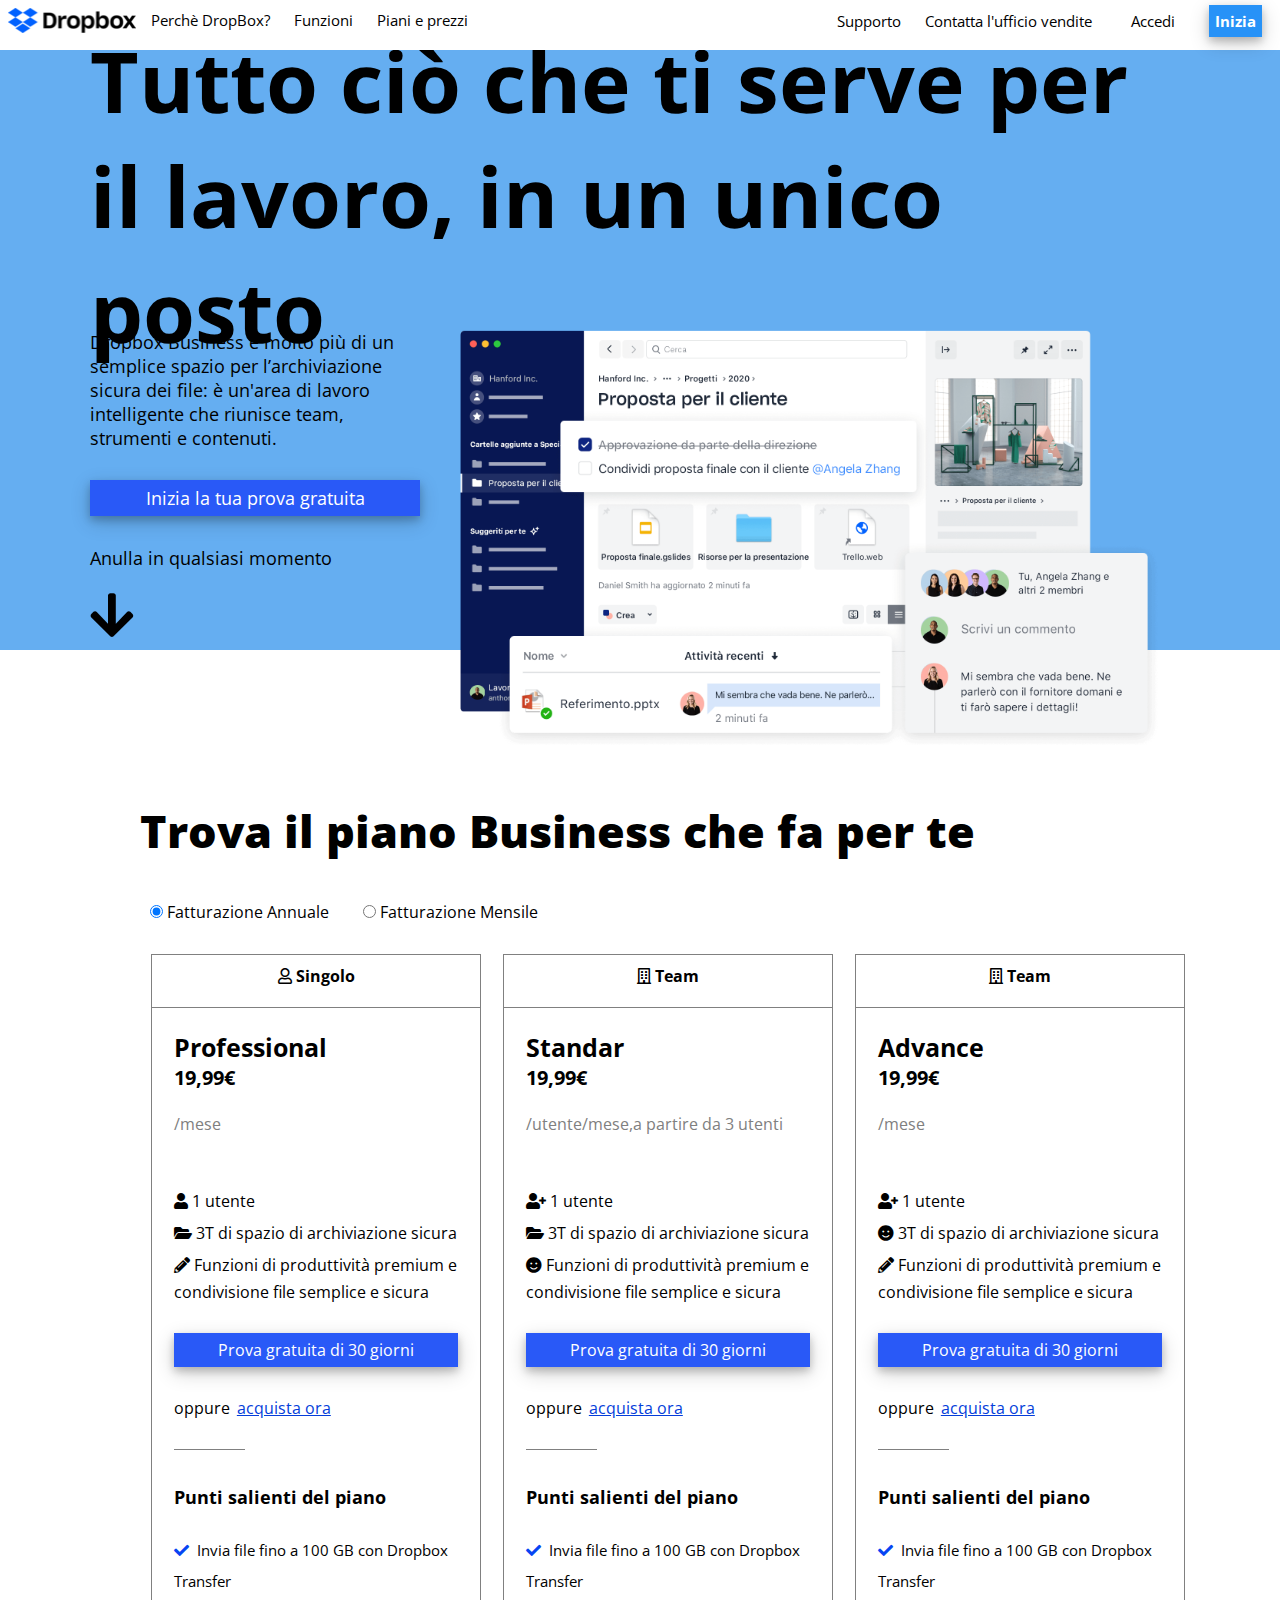
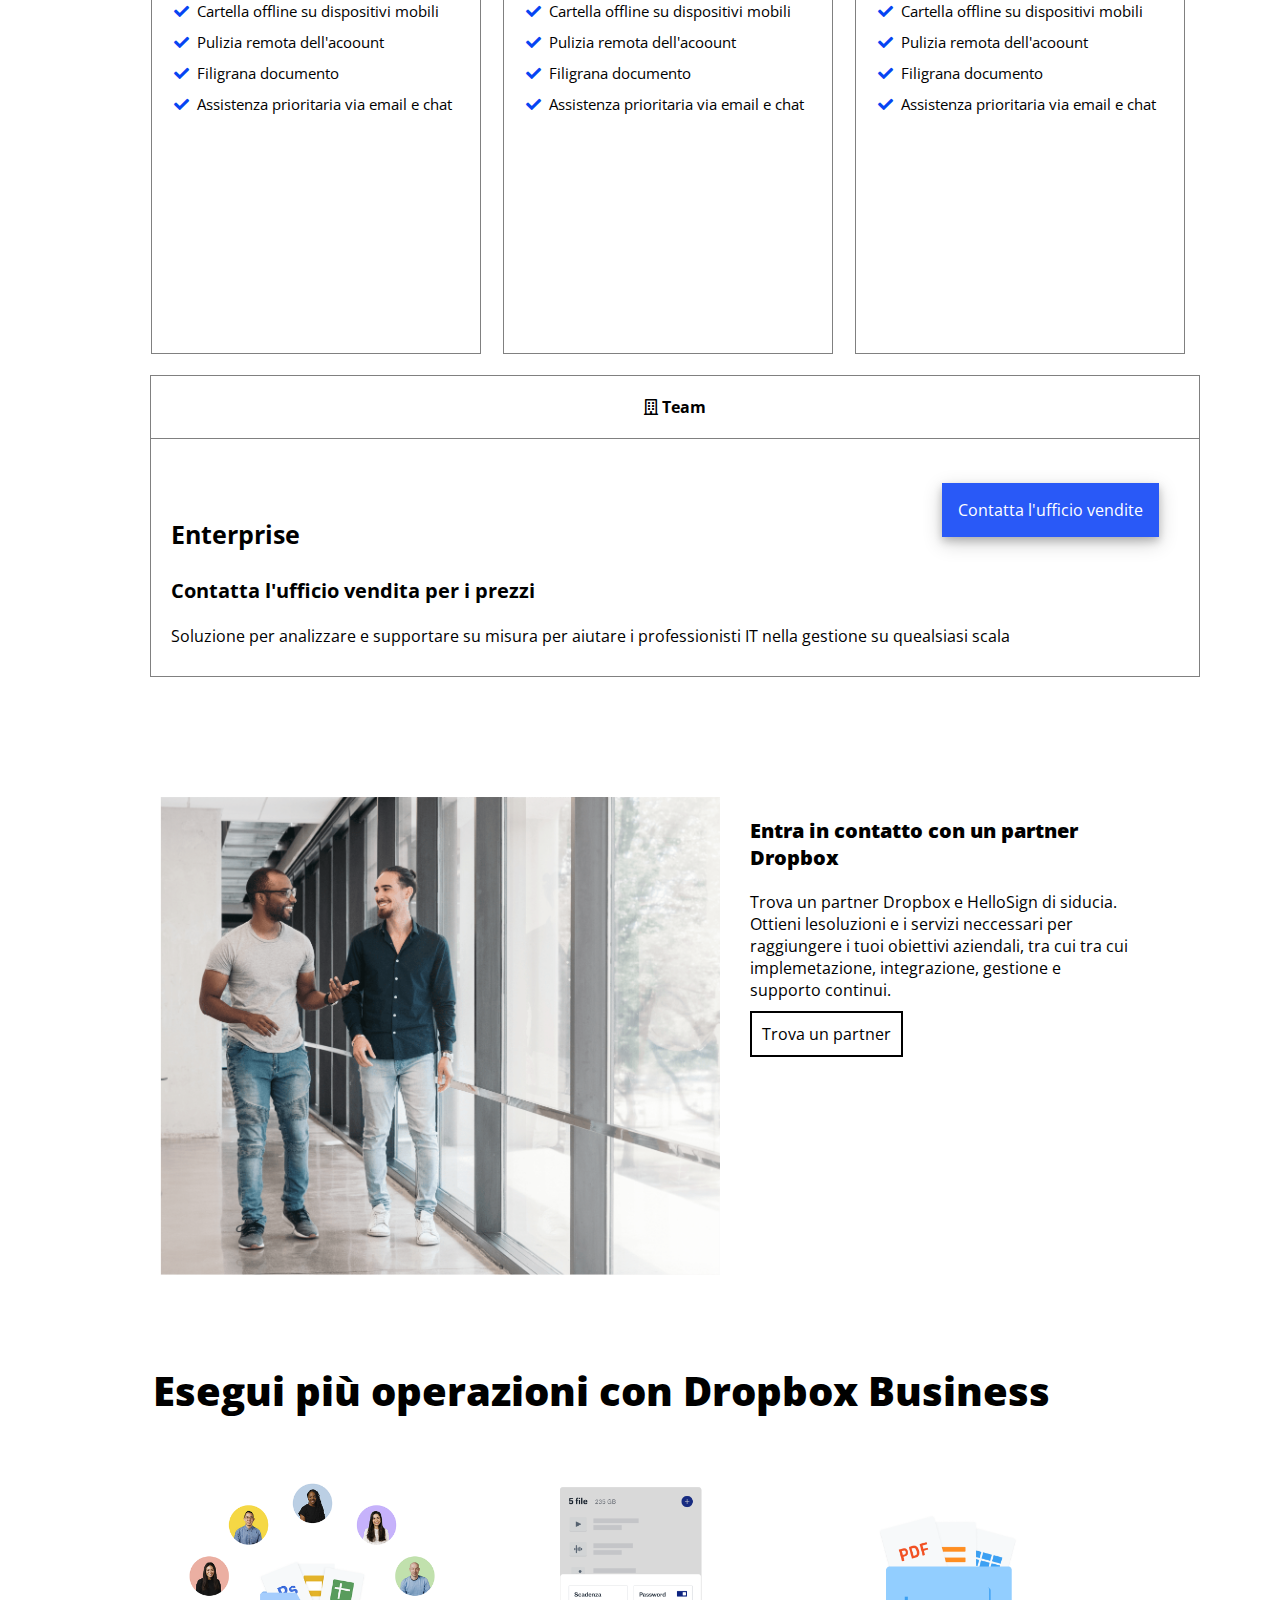
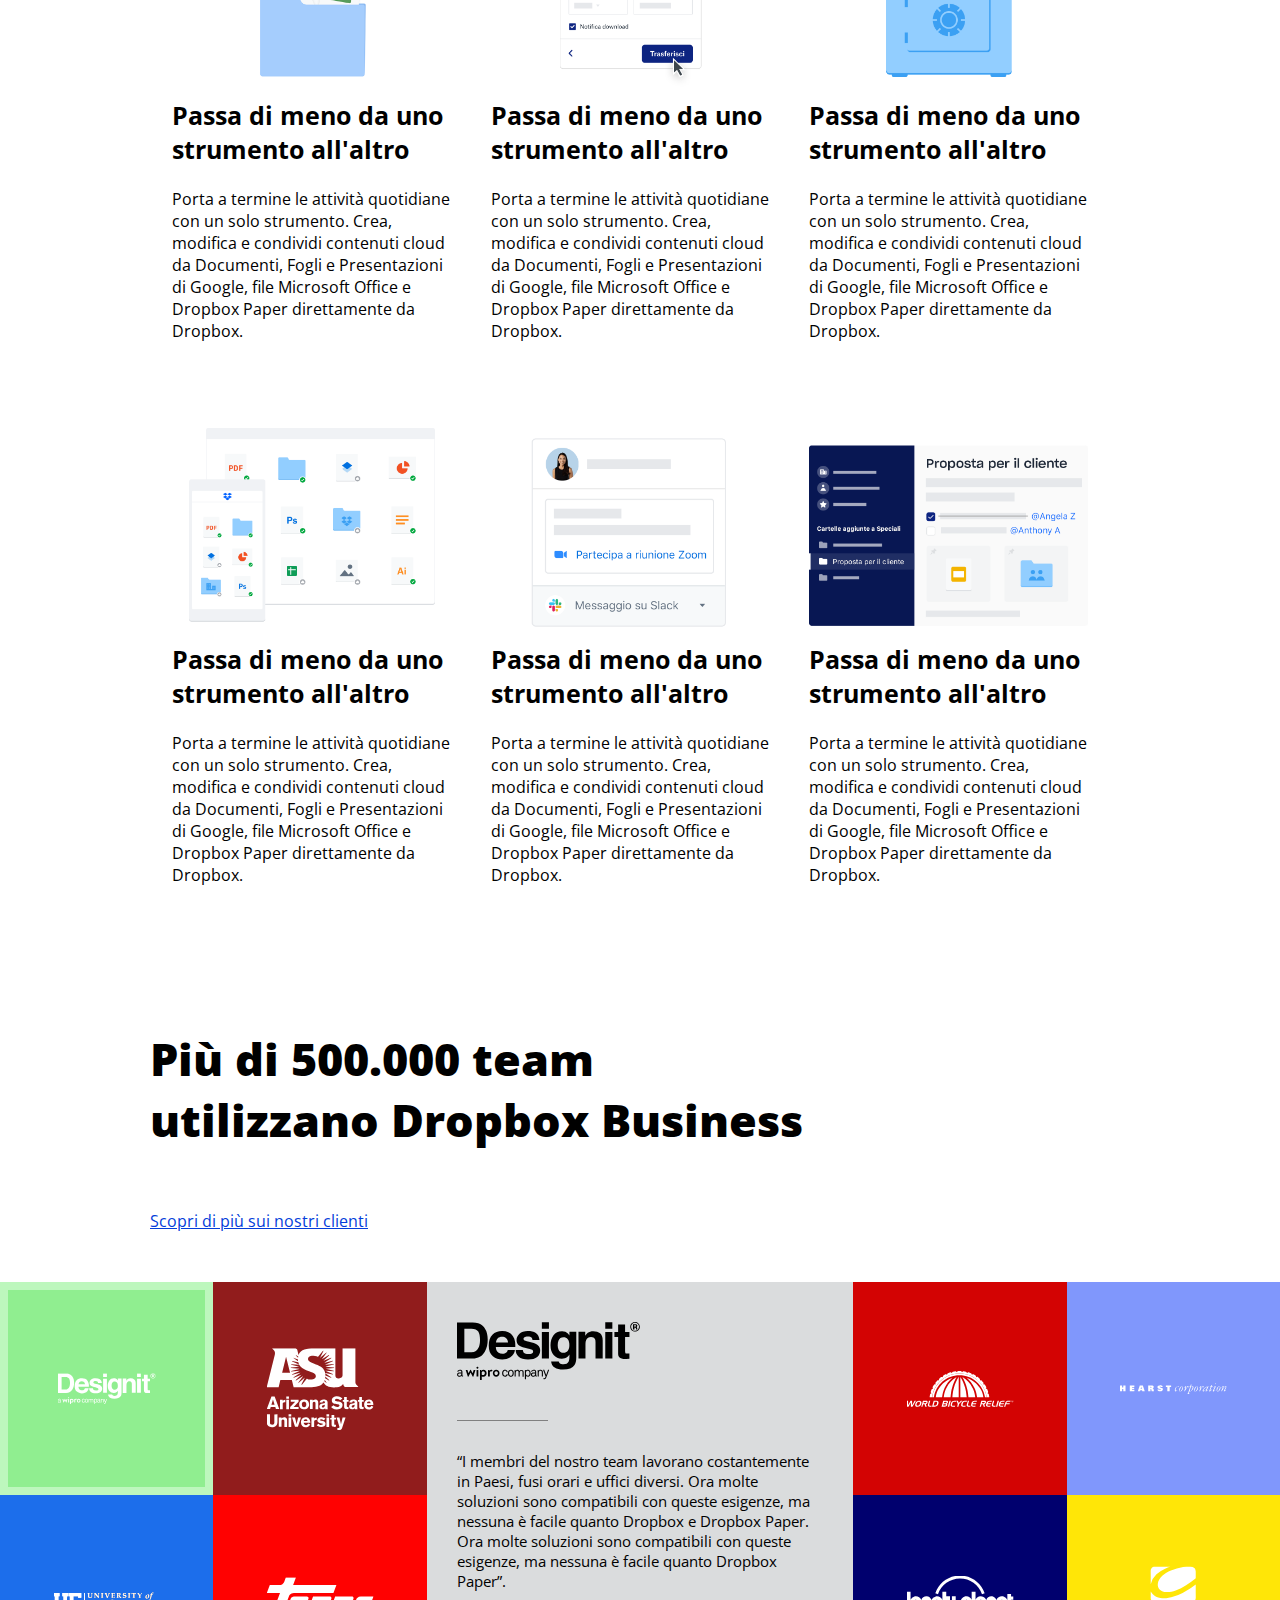
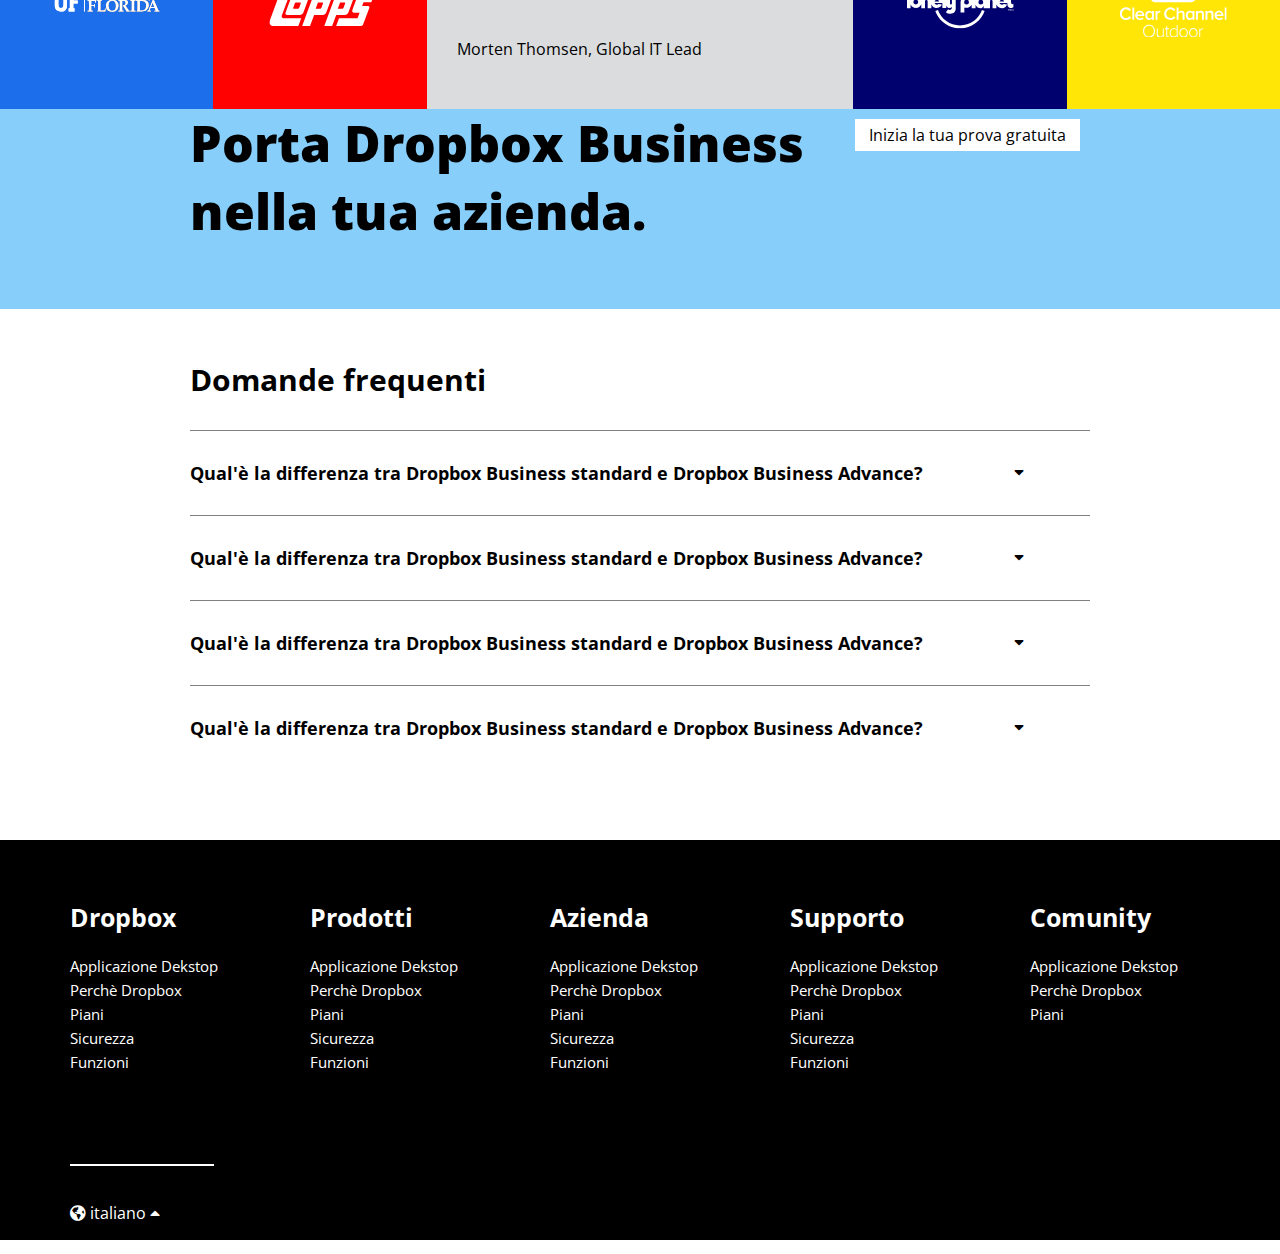
==== commit 6750241d: "section language" ====
--- a/index.html
+++ b/index.html
@@ -57,7 +57,7 @@
                     Dropbox Business è molto più di un semplice spazio per l’archiviazione sicura dei file: è un'area di lavoro intelligente che riunisce team, strumenti e contenuti.
                     <a href="" class="test"> Inizia la tua prova gratuita</a>
                     Anulla in qualsiasi momento <br/>
-                    <span id="arrow">&#129047;</span>
+                    <span><i class="fas fa-arrow-down"></i></span>
                 </div>
                 <div class="col-w70 jumbo-img">
                     <img src="./img/jumbo.png" class="jumbo" alt="">           
@@ -340,15 +340,16 @@
             </div>   
         </div>
         <!-- /* sezione dropbox business */ -->
-        <div class="business-box ">
-            <div class="section-business" >
-                <a href="" class="test-white test-orizzbox">Inizia la tua prova gratuita</a> 
-                <h2 class="w-75">Porta Dropbox Business
-                    nella tua azienda.</h2>
-            </div>
-        </div>
+        
 
     </section>
+    <div class="business-box ">
+        <div class="section-business" >
+            <a href="" class="test-white test-orizzbox">Inizia la tua prova gratuita</a> 
+            <h2 class="w-75">Porta Dropbox Business
+                nella tua azienda.</h2>
+        </div>
+    </div>
 
     <div class="question-box">
         <h4>Domande frequenti</h4>
@@ -378,23 +379,30 @@
             <section class="black-section">
                 <h4> Dropbox</h4>
                 <ul>
-                    <li> Applicazione Dekstop</li>
-                    <li>Perchè Dropbox</li>
-                    <li>Piani</li>
-                    <li>Sicurezza</li>
-                    <li>Funzioni</li>
-                </ul>
+                    <li><a href="">Applicazione Dekstop</a></li>
+                    <li><a href="">Perchè Dropbox</a></li>
+                    <li><a href="">Piani</a></li>
+                    <li><a href="">Sicurezza</a></li>
+                    <li><a href="">Funzioni</a></li>
+                </ul>            
             </section>
-        </div>
+    <!-- Inserimento lingua         -->
+            <div class="brake-line-white"></div>
+            <div class="lang"> <i class="fas fa-globe-americas"></i> italiano <i class="fas fa-caret-up"></i></div>
+       
+       
+        </div>
+        
+        
         <div class="black-col">
             <section class="black-section">
                 <h4> Prodotti</h4>
                 <ul>
-                    <li> Applicazione Dekstop</li>
-                    <li>Perchè Dropbox</li>
-                    <li>Piani</li>
-                    <li>Sicurezza</li>
-                    <li>Funzioni</li>
+                    <li><a href="">Applicazione Dekstop</a></li>
+                    <li><a href="">Perchè Dropbox</a></li>
+                    <li><a href="">Piani</a></li>
+                    <li><a href="">Sicurezza</a></li>
+                    <li><a href="">Funzioni</a></li>
                 </ul>
             </section>
 
@@ -403,11 +411,11 @@
             <section class="black-section">
                 <h4> Azienda</h4>
                 <ul>
-                    <li> Applicazione Dekstop</li>
-                    <li>Perchè Dropbox</li>
-                    <li>Piani</li>
-                    <li>Sicurezza</li>
-                    <li>Funzioni</li>
+                    <li><a href="">Applicazione Dekstop</a></li>
+                    <li><a href="">Perchè Dropbox</a></li>
+                    <li><a href="">Piani</a></li>
+                    <li><a href="">Sicurezza</a></li>
+                    <li><a href="">Funzioni</a></li>
                 </ul>
             </section>
 
@@ -416,11 +424,11 @@
             <section class="black-section">
                 <h4> Supporto</h4>
                 <ul>
-                    <li> Applicazione Dekstop</li>
-                    <li>Perchè Dropbox</li>
-                    <li>Piani</li>
-                    <li>Sicurezza</li>
-                    <li>Funzioni</li>
+                    <li><a href="">Applicazione Dekstop</a></li>
+                    <li><a href="">Perchè Dropbox</a></li>
+                    <li><a href="">Piani</a></li>
+                    <li><a href="">Sicurezza</a></li>
+                    <li><a href="">Funzioni</a></li>
                 </ul>
             </section>
 
@@ -429,14 +437,12 @@
             <section class="black-section">
                 <h4> Comunity</h4>
                 <ul>
-                    <li> Applicazione Dekstop</li>
-                    <li>Perchè Dropbox</li>
-                    <li>Piani</li>
-                    <li>Sicurezza</li>
-                    <li>Funzioni</li>
+                    <li><a href="">Applicazione Dekstop</a></li>
+                    <li><a href="">Perchè Dropbox</a></li>
+                    <li><a href="">Piani</a></li>
                 </ul>
             </section>
-            <div class="brake-line-white"></div>
+            
         </div>
         
     </div>
--- a/css/style.css
+++ b/css/style.css
@@ -103,7 +103,7 @@
  font-size: 42px;
  font-weight: 800;
  position: absolute;
- top: 25%;
+ top: 30%;
  left: 50%;
  transform: translate(-50%, -50%);
  width: 1100px;
@@ -115,7 +115,7 @@
 
 .col-w30, .col-w70{
     float: left;
-    margin-top: 25%;    
+    margin-top: 30%;    
 }
 
 .col-w30{
@@ -125,7 +125,7 @@
 .col-w70{
     width: 67%;
     margin: 0 1%;
-    margin-top: 25%;
+    margin-top: 30%;
 }
 .first-text-box{  
     font-size: 18px;
@@ -139,7 +139,7 @@
     text-decoration: none;
     text-align: center;
     padding: 5px;
-    margin-top: 50px;
+    margin-top: 30px;
     margin-bottom: 30px;
     box-shadow: 0 4px 8px 0 rgba(0, 0, 0, 0.2), 0 6px 20px 0 rgba(0, 0, 0, 0.19);
 }
@@ -149,9 +149,10 @@
     max-width: 100%;
 }
 
-#arrow{
+
+i.fas.fa-arrow-down {
+    margin-top: 20px;
     font-size: 50px;
-    font-weight: 900;
 }
 
   /* Sezione box incolonnati  */
@@ -192,7 +193,7 @@
 
 
 #user{
-    /* margin-left: 40%; */
+    margin-top: 10px;
     vertical-align: middle; 
     text-align: center;
     font-weight: bolder;  
@@ -248,6 +249,7 @@
 
 #buy-it{
     color: rgb(4, 61, 218);
+    padding: 1%;
 }
 .brake-line{
     margin-top: 30px;
@@ -326,7 +328,7 @@
 .col-40{
     float: right;
     width: 40%;
-    padding: 20px;
+    padding: 1%;
 }
 
 
@@ -352,6 +354,7 @@
     margin: 0 auto;
     margin-top: 50px;
     margin-bottom: 50px;
+    padding: 1%;
 }
 
 .row-operation{
@@ -374,7 +377,7 @@
 /* sezione clienti */
 
 .small-box{
-    width: 900px;
+    width: 1000px;
     margin:0 auto;
     margin-bottom: 50px;
 }
@@ -383,6 +386,7 @@
     width: 80%;
     margin-bottom:50px;
     margin-top: 100px;
+    padding: 1%;
 }
 
 #small-boxes .col{
@@ -467,7 +471,7 @@
 .business-box{
     background-color: lightskyblue;
     margin-top: 0;
-   height: 200px;
+    height: 200px;
 }
 
 .section-business{
@@ -476,9 +480,9 @@
 }
 
 .w-75{
-    width: 75%;
+    width: 75%; 
     height: 100%;
-    font-size: 50px;   
+    font-size: 50px; 
 }
 
 .test-white{
@@ -545,18 +549,27 @@
     margin-top: 30px;
 }
 
-.black-section{
+.black-section h4{
     color: white;
 }
+.black-section a{
+    color: white;
+}
 .black-section h4{
-    margin-bottom: 10px;
+    margin-bottom: 20px;
 }
 .black-section ul li{
-    display: block;
-
+   display: block;
+   line-height: 1.5;
 }
 
 .brake-line-white{
-    border: 2px solid white;
-    width: 30%;
+    border: 1px solid white;
+    width: 80%;
+    margin-top: 50%;
+    margin-bottom: 20%;
+}
+
+.lang{
+    color: white;
 }